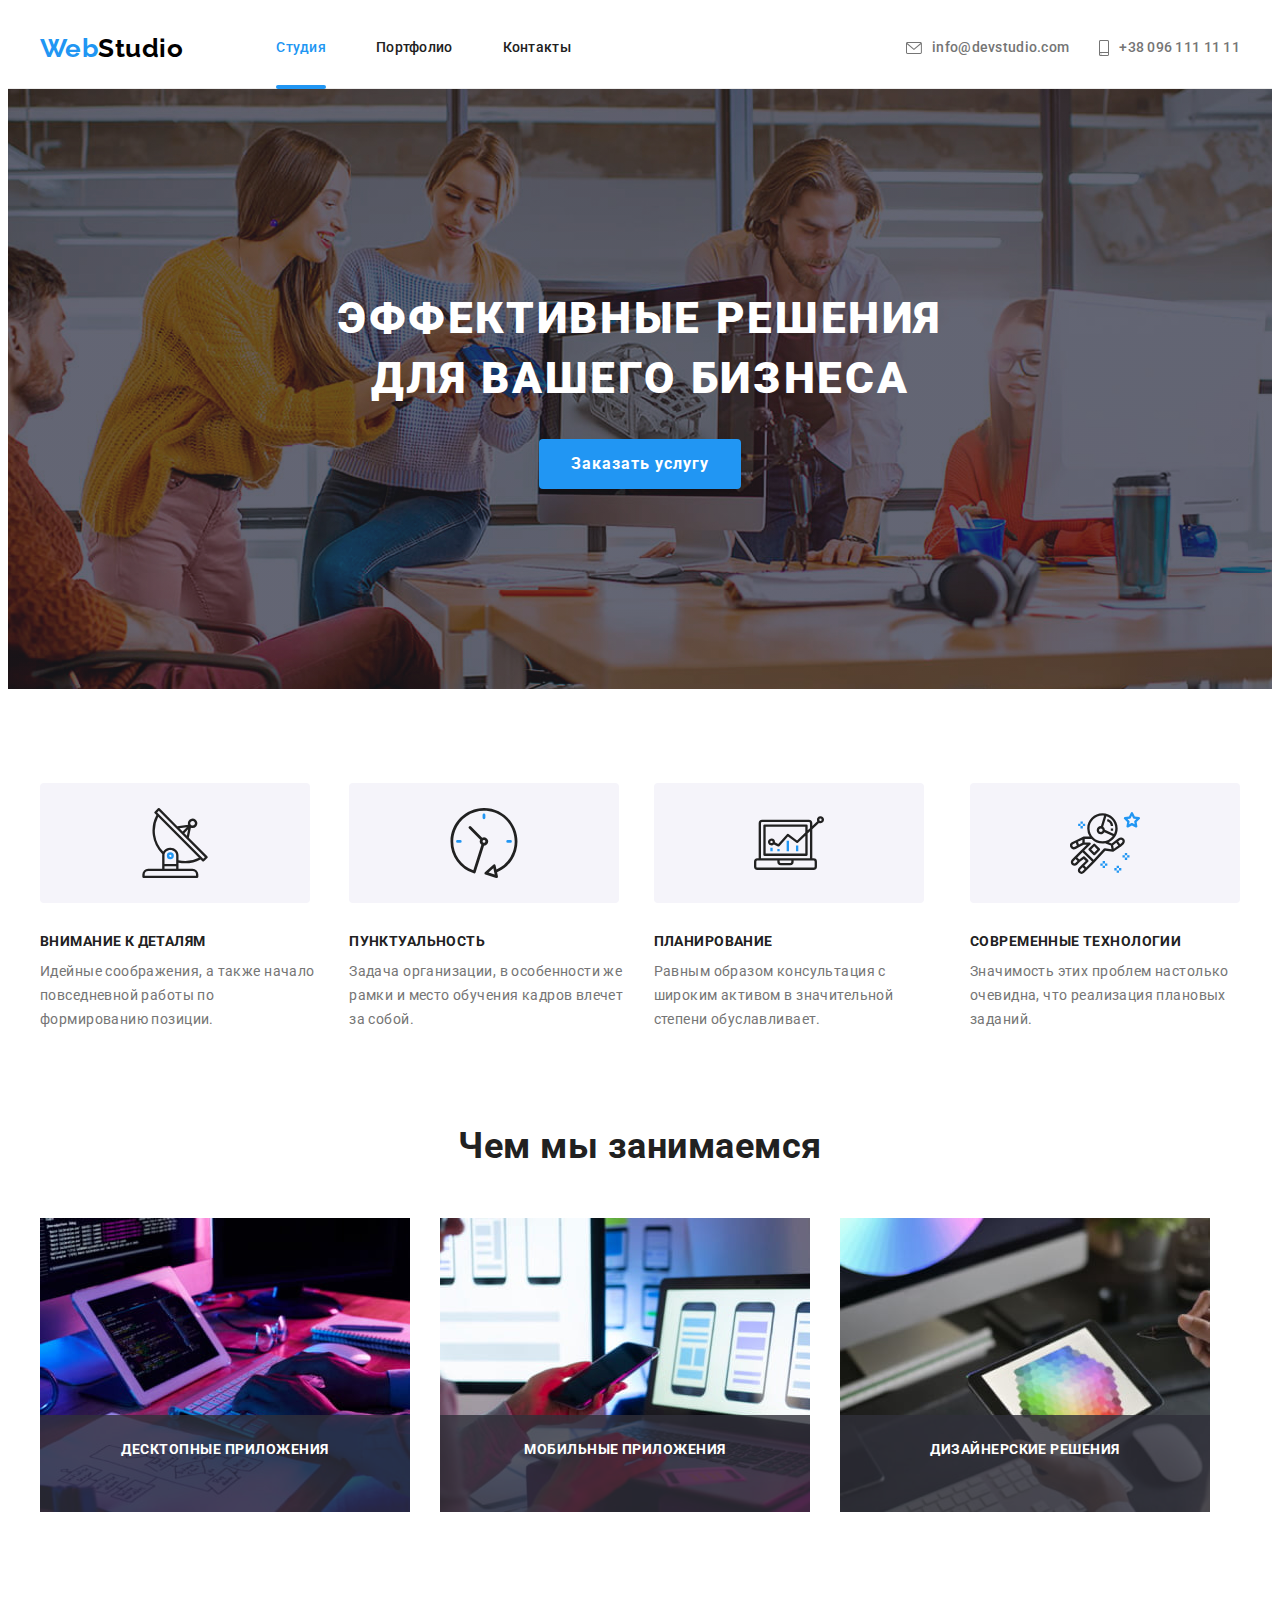
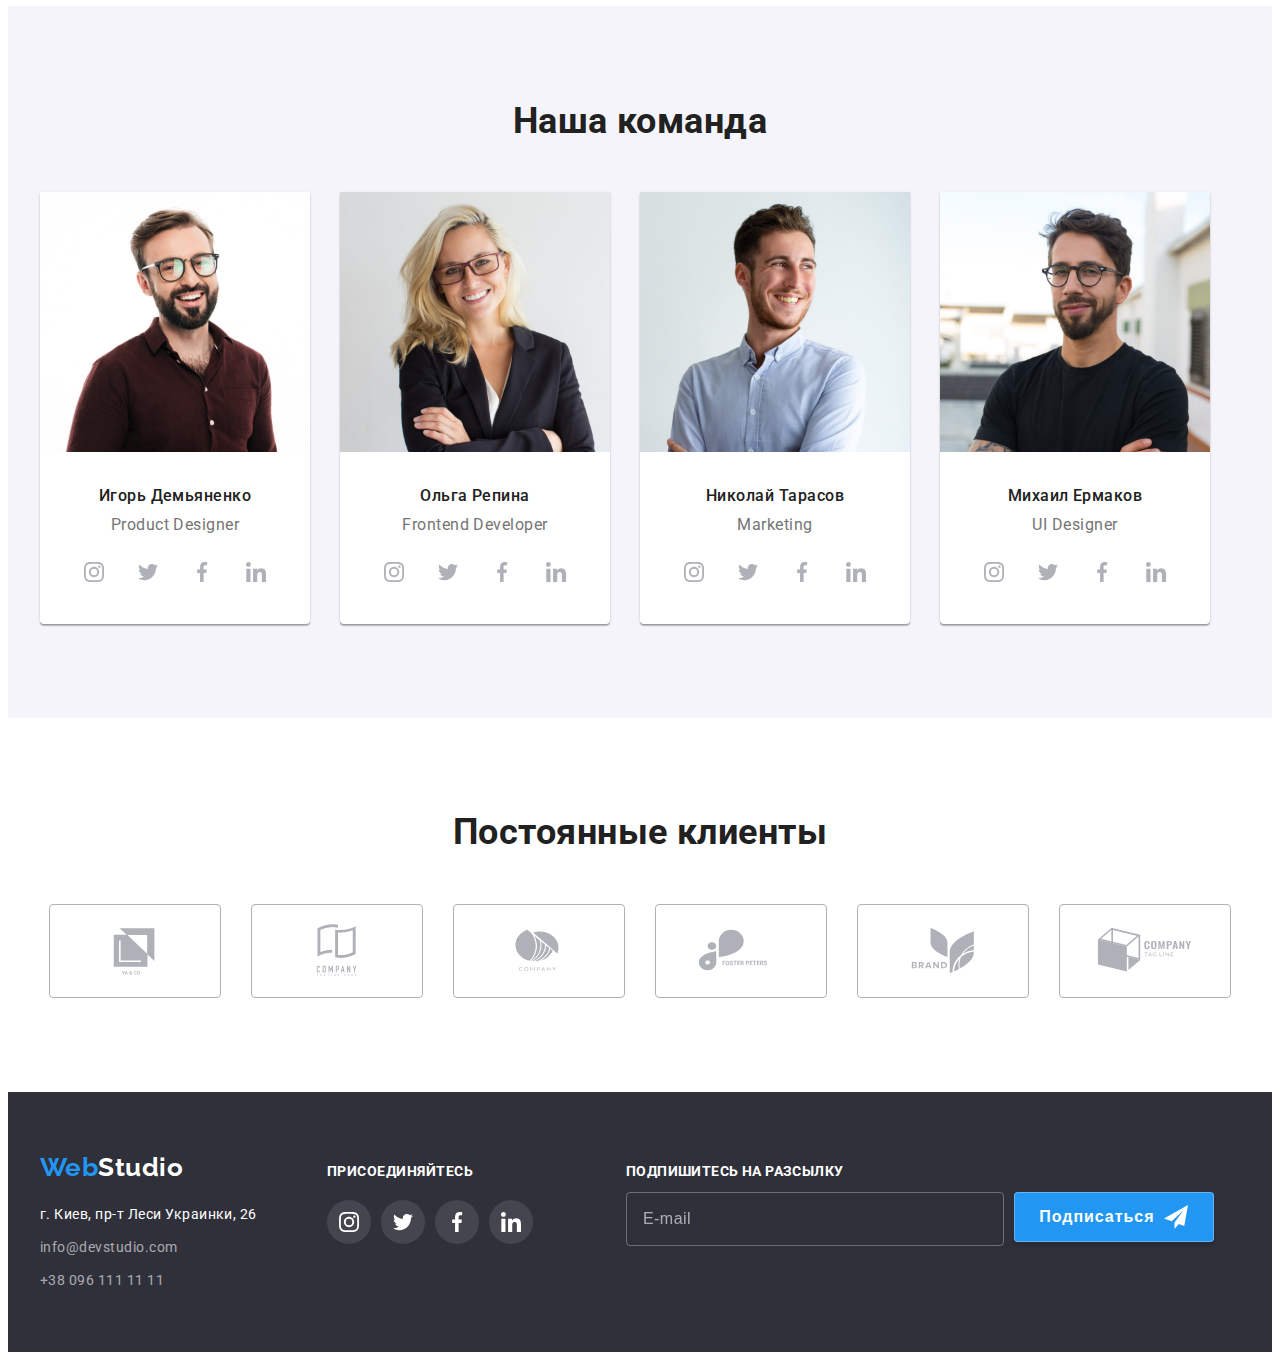
==== index.html @ 77e0d240 "Initial commit" ====
<!DOCTYPE html>
<html lang="ru">
  <head>
    <meta charset="UTF-8" />
    <meta http-equiv="X-UA-Compatible" content="IE=edge" />
    <meta name="viewport" content="width=device-width, initial-scale=1.0" />
    <title>WebStudio</title>
    <!-- fonts -->
    <link rel="preconnect" href="https://fonts.googleapis.com" />
    <link rel="preconnect" href="https://fonts.gstatic.com" crossorigin />
    <link
      href="https://fonts.googleapis.com/css2?family=Raleway:wght@700&family=Roboto:wght@400;500;700;900&display=swap"
      rel="stylesheet"
    />
    <!-- normalieze -->
    <link
      rel="stylesheet"
      href="https://cdnjs.cloudflare.com/ajax/libs/modern-normalize/1.1.0/modern-normalize.min.css"
      integrity="sha512-wpPYUAdjBVSE4KJnH1VR1HeZfpl1ub8YT/NKx4PuQ5NmX2tKuGu6U/JRp5y+Y8XG2tV+wKQpNHVUX03MfMFn9Q=="
      crossorigin="anonymous"
      referrerpolicy="no-referrer"
    />
    <!-- styles -->
    <link rel="stylesheet" href="./css/main.min.css" />
  </head>

  <body>
    <header class="header">
      <div class="container header__container">
        <a lang="en" href="./index.html" class="logo header__logo"
          ><span class="logo-color">Web</span>Studio</a
        >
        <nav>
          <ul class="list nav">
            <li class="nav__item">
              <a href="./index.html" class="nav__link no-decor nav__link--current-page">Студия
                <div class="nav__line nav__line--current-page"></div>
              </a>
            </li>
            <li class="nav__item">
              <a href="./portfolio.html" class="nav__link no-decor">Портфолио
                <div class="nav__line"></div>
              </a>
            </li>
            <li class="nav__item"><a href="" class="nav__link no-decor">Контакты
              <div class="nav__line"></div>
            </a></li>
          </ul>
        </nav>
        <ul class="contacts list">
          <li class="contacts__item">
            <a href="mail:info@devstudio.com" class="contacts__link no-decor">
              <svg width="16" height="12"><use href="./images/icons.svg#mail"></use></svg>info@devstudio.com</a>
          </li>
          <li class="contacts__item">
            <a href="tel:+380961111111" class="contacts__link no-decor">
              <svg width="10" height="16"><use href="./images/icons.svg#smartphone"></use></svg>+38 096 111 11 11</a>
          </li>
        </ul>
      </div>
    </header>

    <main>
      <!-- Герой -->
      <section class="hero">
        <div class="container">
          <h1 class="hero__title">Эффективные решения для вашего бизнеса</h1>
          <button data-modal-open type="button" class="hero__btn pointer">Заказать услугу</button>
        </div>
      </section>
      <!-- Преимущества -->
      <section class="features">
        <div class="container">
          <h2 class="features__title--hidden">Преимущества</h2>
          <ul class="features__list list">
            <li class="features__item">
              <div class="features__logo">
                <svg width="70" height="70"><use href="./images/icons.svg#antenna"></use></svg></div>
              <h3 class="feacheres__subtitle">Внимание к деталям</h3>
              <p class="feacheres__txt">
                Идейные соображения, а также начало повседневной работы по формированию позиции.
              </p>
            </li>
            <li class="features__item">
              <div class="features__logo">
                <svg width="70" height="70"><use href="./images/icons.svg#clock"></use></svg></div>
              <h3 class="feacheres__subtitle">Пунктуальность</h3>
              <p class="feacheres__txt">
                Задача организации, в особенности же рамки и место обучения кадров влечет за собой.
              </p>
            </li>
            <li class="features__item">
              <div class="features__logo">
                <svg width="70" height="70"><use href="./images/icons.svg#diagram"></use></svg></div>
              <h3 class="feacheres__subtitle">Планирование</h3>
              <p class="feacheres__txt">
                Равным образом консультация с широким активом в значительной степени обуславливает.
              </p>
            </li>
            <li class="features__item">
              <div class="features__logo">
                <svg width="70" height="70"><use href="./images/icons.svg#astronaut"></use></svg></div>
              <h3 class="feacheres__subtitle">Современные технологии</h3>
              <p class="feacheres__txt">
                Значимость этих проблем настолько очевидна, что реализация плановых заданий.
              </p>
            </li>
          </ul>
        </div>
      </section>
      <!-- Чем мы занимаемся -->
      <section class="works">
        <div class="container">
          <h2 class="works__title">Чем мы занимаемся</h2>
          <ul class="list works__list">
            <li class="works__item">
              <img src="./images/studio/photo1.jpg" alt="Клава+планшет" width="370" height="294" class="works__img"/>
              <div class="works__subtitle">Десктопные приложения</div>
            </li>
            <li class="works__item">
              <img src="./images/studio/photo2.jpg" alt="ноут с мобилой" width="370" height="294" class="works__img" />
              <div class="works__subtitle">Мобильные приложения</div>
            </li>
            <li class="works__item">
              <img src="./images/studio/photo3.jpg" alt="планшет" width="370" height="294" class="works__img" />
              <div class="works__subtitle">Дизайнерские решения</div>
            </li>
          </ul>
        </div>
      </section>
      <!-- Наша команда -->
      <section class="team">
        <div class="container">
          <h2 class="team__title">Наша команда</h2>
          <ul class="list team__list">
            <li class="team__item">
              <img
                src="./images/studio/igor.jpg"
                alt="Игорь Демьяненко"
                width="270"
                height="260"
                class="team__img"
              />
              <div class="team__card">
                <h3 class="team__name">Игорь Демьяненко</h3>
                <p class="team__prof">Product Designer</p>
                <ul class="team__sosial-list list">
                  <li>
                    <a href="" class="team__sosial-link" aria-label="instagram">
                      <svg width="20" height="20"><use href="./images/icons.svg#instagram"></use></svg>
                    </a>
                  </li>
                  <li>
                    <a href="" class="team__sosial-link" aria-label="twitter">
                      <svg width="20" height="20"><use href="./images/icons.svg#twitter"></use></svg></a>
                  </li>
                  <li>
                    <a href="" class="team__sosial-link" aria-label="facebook">
                      <svg width="20" height="20"><use href="./images/icons.svg#facebook"></use></svg></a>
                  </li>
                  <li>
                    <a href="" class="team__sosial-link" aria-label="linkedin">
                      <svg width="20" height="20"><use href="./images/icons.svg#linkedin"></use></svg></a>
                  </li>
                </ul>
              </div>
            </li>
            <li class="team__item">
              <img
                src="./images/studio/olga.jpg"
                alt="Ольга Репина"
                width="270"
                height="260"
                class="team__img"
              />
              <div class="team__card">
                <h3 class="team__name">Ольга Репина</h3>
                <p class="team__prof">Frontend Developer</p>
                <ul class="team__sosial-list list">
                  <li>
                    <a href="" class="team__sosial-link" aria-label="instagram">
                      <svg width="20" height="20"><use href="./images/icons.svg#instagram"></use></svg>
                    </a>
                  </li>
                  <li>
                    <a href="" class="team__sosial-link" aria-label="twitter">
                      <svg width="20" height="20"><use href="./images/icons.svg#twitter"></use></svg></a>
                  </li>
                  <li>
                    <a href="" class="team__sosial-link" aria-label="facebook">
                      <svg width="20" height="20"><use href="./images/icons.svg#facebook"></use></svg></a>
                  </li>
                  <li>
                    <a href="" class="team__sosial-link" aria-label="linkedin">
                      <svg width="20" height="20"><use href="./images/icons.svg#linkedin"></use></svg></a>
                  </li>
                </ul>
              </div>
            </li>
            <li class="team__item">
              <img
                src="./images/studio/nikolay.jpg"
                alt="Николай Тарасов"
                width="270"
                height="260"
                class="team__img"
              />
              <div class="team__card">
                <h3 class="team__name">Николай Тарасов</h3>
                <p class="team__prof">Marketing</p>
                <ul class="team__sosial-list list">
                  <li>
                    <a href="" class="team__sosial-link" aria-label="instagram">
                      <svg width="20" height="20"><use href="./images/icons.svg#instagram"></use></svg>
                    </a>
                  </li>
                  <li>
                    <a href="" class="team__sosial-link" aria-label="twitter">
                      <svg width="20" height="20"><use href="./images/icons.svg#twitter"></use></svg></a>
                  </li>
                  <li>
                    <a href="" class="team__sosial-link" aria-label="facebook">
                      <svg width="20" height="20"><use href="./images/icons.svg#facebook"></use></svg></a>
                  </li>
                  <li>
                    <a href="" class="team__sosial-link" aria-label="linkedin">
                      <svg width="20" height="20"><use href="./images/icons.svg#linkedin"></use></svg></a>
                  </li>
                </ul>
              </div>
            </li>
            <li class="team__item">
              <img
                src="./images/studio/mishanya.jpg"
                alt="Михаил Ермаков"
                width="270"
                height="260"
                class="team__img"
              />
              <div class="team__card">
                <h3 class="team__name">Михаил Ермаков</h3>
                <p class="team__prof">UI Designer</p>
                <ul class="team__sosial-list list">
                  <li>
                    <a href="" class="team__sosial-link" aria-label="instagram">
                      <svg width="20" height="20"><use href="./images/icons.svg#instagram"></use></svg>
                    </a>
                  </li>
                  <li>
                    <a href="" class="team__sosial-link" aria-label="twitter">
                      <svg width="20" height="20"><use href="./images/icons.svg#twitter"></use></svg></a>
                  </li>
                  <li>
                    <a href="" class="team__sosial-link" aria-label="facebook">
                      <svg width="20" height="20"><use href="./images/icons.svg#facebook"></use></svg></a>
                  </li>
                  <li>
                    <a href="" class="team__sosial-link" aria-label="linkedin">
                      <svg width="20" height="20"><use href="./images/icons.svg#linkedin"></use></svg></a>
                  </li>
                </ul>
              </div>
            </li>
          </ul>
        </div>
      </section>

      <!-- customers -->

      <section class="customers">
        <div class="container">
          <h2 class="customers__title">Постоянные клиенты</h2>
          <ul class="customers__list list">
            <li class="customers__item"><a href="" class="customers__link"><svg width="106" height="60"><use href="./images/icons.svg#Logo"></use></svg></a></li>
            <li class="customers__item"><a href="" class="customers__link"><svg width="106" height="60"><use href="./images/icons.svg#Logo-1"></use></svg></a></li>
            <li class="customers__item"><a href="" class="customers__link"><svg width="106" height="60"><use href="./images/icons.svg#Logo-2"></use></svg></a></li>
            <li class="customers__item"><a href="" class="customers__link"><svg width="106" height="60"><use href="./images/icons.svg#Logo-3"></use></svg></a></li>
            <li class="customers__item"><a href="" class="customers__link"><svg width="106" height="60"><use href="./images/icons.svg#Logo-4"></use></svg></a></li>
            <li class="customers__item"><a href="" class="customers__link"><svg width="106" height="60"><use href="./images/icons.svg#Logo-6"></use></svg></a></li>
          </ul>
        </div>
      </section>
    </main>

    <!-- footer -->
    
    <footer class="footer">
      <div class="container footer__container">
        <div class="footer__contacts">
        <a lang="en" href="./index.html" class="logo footer__logo--mg"
          ><span class="logo-color">Web</span><span class="footer__logo--color">Studio</span></a
        >
        <address>
          <ul class="list">
            <li class="footer__list">
              <a
                href="https://goo.gl/maps/fyhnr9jKTHNJ7W2t6"
                target="_blank"
                rel="noopener noreferrer"
                class="footer__address"
                >г. Киев, пр-т Леси Украинки, 26</a
              >
            </li>
            <li class="footer__list">
              <a href="mail:info@devstudio.com" class="footer__item">info@devstudio.com</a>
            </li>
            <li class="footer__list">
              <a href="tel:+380961111111" class="footer__item">+38 096 111 11 11</a>
            </li>
          </ul>
        </address>
        </div>
        <div class="footer-socials">
          <h2 class="footer-sosials__title">присоединяйтесь</h2>
          <ul class="list footer-sosials__list">
            <li class="footer-sosials__item"><a href="" class="footer-sosial__icon" aria-label="instagram"><svg width="20" height="20"><use href="./images/icons.svg#instagram"></use></svg></a></li>
            <li class="footer-sosials__item"><a href="" class="footer-sosial__icon" aria-label="twitter"><svg width="20" height="20"><use href="./images/icons.svg#twitter"></use></svg></a></li>
            <li class="footer-sosials__item"><a href="" class="footer-sosial__icon" aria-label="facebook"><svg width="20" height="20"><use href="./images/icons.svg#facebook"></use></svg></a></li>
            <li class="footer-sosials__item"><a href="" class="footer-sosial__icon" aria-label="linkedin"><svg width="20" height="20"><use href="./images/icons.svg#linkedin"></use></svg></a></li>
          </ul>
        </div>
        
        <form class="footer-sub">
          <label class="footer-sub__label">
            <span class="footer-sub__title">Подпишитесь на разсылку</span> 
            <input type="email" name="mail-input" placeholder="E-mail" class="footer-sub__input" required/>
          </label>
          <button type="submit" class="footer-sub__btn pointer"><span class="footer-sub__bt--txt-mg">Подписаться</span><svg width="24" height="24"><use href="./images/icons.svg#icon-send"></use></svg></button>
        </form>
      </div>
    </footer>
<!-- backdrop -->
    <div class="backdrop is-hidden" data-modal>
      <div class="modal">
        <form class="form">
        <h2 class="form__title">Оставьте свои данные, мы вам перезвоним</h2>
          <label class="form__label">
            <span class="form__input-title">Имя</span>
            <input type="text" name="username" required minlength="3" class="form__input" required/>
            <svg width="18" height="18" class="form__input-icon"><use href="./images/icons.svg#modal-name"></use></svg>
          </label>
          <label class="form__label">
            <span class="form__input-title">Телефон</span> 
            <input type="tel" name="phone_number" class="form__input"/>
            <svg width="18" height="18" class="form__input-icon"><use href="./images/icons.svg#modal-phone"></use></svg>
          </label>
          <label class="form__label">
            <span class="form__input-title">Почта</span> 
            <input type="email" name="email" class="form__input"/>
            <svg width="18" height="18" class="form__input-icon"><use href="./images/icons.svg#modal-mail"></use></svg>
          </label>
          <label class="form__label">
            <span class="form__input-title">Комментарий</span> 
            <textarea name="comment" rows="5" placeholder="Введите текст" class="form__comment"></textarea>
          </label>
          <label class="form__checkbox">
            <input type="checkbox" name="accept_massage" class="form__checkbox--hidden"/>
            <span class="form__checkbox-icon"><svg width="16" height="15" class="form__checkbox-icon--hidden"><use href="./images/icons.svg#icon-check"></use></svg></span>
            <span class="form__checkbox-txt">Соглашаюсь с рассылкой и принимаю <a href="" class="form__link--color">Условия договора</a></span>
          </label>
          
        
          <button type="submit" class="submit-btn pointer">Отправить</button>
        </form>
        <button class="close-btn pointer" data-modal-close><svg width="11" height="11"><use href="./images/icons.svg#vector"></use></svg></button>
      </div>
    </div>
  </body>
  <script src="./js/modal.js"></script>
</html>
---- css/main.min.css ----
:root{--primary-text-color: #212121;--title-text-color: #757575;--accent-color: #2196f3;--primary-white-color: #ffffff;--animation-time: 250ms cubic-bezier(0.4, 0, 0.2, 1)}body{font-family:"Roboto",sans-serif;background-color:var(--primary-white-color);color:var(--primary-text-color);letter-spacing:.03em;line-height:1.2}.container{width:1200px;padding-left:15px;padding-right:15px;margin-left:auto;margin-right:auto}h1,h2,h3,h4,h5,h6,p{margin:0}ul{margin:0;padding:0}.list{list-style:none;margin:0;padding:0}.no-decor{text-decoration:none}.pointer{cursor:pointer}.header{border-bottom-style:solid;border-bottom-width:1px;border-bottom-color:#ececec}.header__container{display:-webkit-box;display:-ms-flexbox;display:flex;-webkit-box-align:center;-ms-flex-align:center;align-items:center}.header__logo{margin-right:93px}.nav{display:-webkit-box;display:-ms-flexbox;display:flex;margin-right:305px;position:relative}.nav__item:not(:last-child){margin-right:50px}.nav__link{position:relative;display:block;padding-top:32px;padding-bottom:32px;color:var(--primary-text-color);font-weight:500;font-size:14px;line-height:1.14;letter-spacing:.02em;-webkit-transition:var(--animation-time);transition:var(--animation-time)}.nav__link:hover,.nav__link:focus{color:var(--accent-color);fill:var(--accent-color)}.nav__link--current-page{color:var(--accent-color)}.nav__line{position:absolute;display:block;width:100%;height:4px;background-color:var(--accent-color);border-radius:2px;bottom:-1px;pointer-events:none;visibility:hidden;opacity:0;-webkit-transition:var(--animation-time);transition:var(--animation-time)}.nav__link:hover .nav__line,.nav__link:focus .nav__line,.nav__line--current-page{opacity:1;visibility:visible;pointer-events:initial}.contacts{display:-webkit-box;display:-ms-flexbox;display:flex;margin-left:auto}.contacts__link{display:-webkit-box;display:-ms-flexbox;display:flex;-webkit-box-align:center;-ms-flex-align:center;align-items:center;gap:10px;color:var(--title-text-color);font-weight:500;font-size:14px;line-height:1.14;letter-spacing:.02em;fill:#757575;-webkit-transition:var(--animation-time);transition:var(--animation-time)}.contacts__link:hover,.contacts__link:focus{color:var(--accent-color);fill:var(--accent-color)}.contacts__item:not(:last-child){margin-right:30px}.hero{padding-top:200px;padding-bottom:200px;width:100%;max-width:1600px;background-color:#2f303a;background-repeat:no-repeat;background-position:center;margin-left:auto;margin-right:auto;background-image:-webkit-gradient(linear, left top, right top, from(rgba(47, 48, 58, 0.4)), to(rgba(47, 48, 58, 0.4))),url(../images/studio/backgraund-hero.jpg);background-image:linear-gradient(to right, rgba(47, 48, 58, 0.4), rgba(47, 48, 58, 0.4)),url(../images/studio/backgraund-hero.jpg)}.hero__title{margin-left:252px;margin-right:252px;font-size:44px;font-weight:900;text-align:center;line-height:1.36;text-transform:uppercase;color:var(--primary-white-color);letter-spacing:.06em;margin-bottom:30px}.hero__btn{padding:10px 32px;margin-right:auto;margin-left:auto;font-family:"Roboto",sans-serif;background-color:var(--accent-color);font-weight:700;font-size:16px;line-height:1.9;display:-webkit-box;display:-ms-flexbox;display:flex;-webkit-box-align:center;-ms-flex-align:center;align-items:center;text-align:center;letter-spacing:.06em;color:var(--primary-white-color);-webkit-box-shadow:0px 4px 4px rgba(0,0,0,.15);box-shadow:0px 4px 4px rgba(0,0,0,.15);border-radius:4px;border:none}.features{padding-top:94px;padding-bottom:47px}.features__list{display:-webkit-box;display:-ms-flexbox;display:flex;-webkit-box-align:center;-ms-flex-align:center;align-items:center}.features__logo{display:-webkit-box;display:-ms-flexbox;display:flex;-webkit-box-align:center;-ms-flex-align:center;align-items:center;-webkit-box-pack:center;-ms-flex-pack:center;justify-content:center;background-color:#f5f4fa;width:270px;height:120px;margin-bottom:30px;border-radius:4px}.feacheres__subtitle{font-weight:700;font-size:14px;line-height:1.19;letter-spacing:.03em;text-transform:uppercase;margin-bottom:10px}.feacheres__txt{font-size:14px;line-height:1.71;letter-spacing:.03em;color:var(--title-text-color)}.features__item:not(:last-child){margin-right:30px}.works{padding-top:47px;padding-bottom:94px}.works__title{font-weight:700;font-size:36px;line-height:1.17;text-align:center;margin-bottom:50px}.works__list{display:-webkit-box;display:-ms-flexbox;display:flex;gap:30px}.works__item{display:block;position:relative}.works__img{display:block}.works__subtitle{font-weight:700;font-size:14px;line-height:1.14;text-align:center;text-transform:uppercase;color:var(--primary-white-color);position:absolute;width:100%;height:70px;bottom:0;background:rgba(47,48,58,.8);padding-top:27px}.team{background-color:#f5f4fa;padding-top:94px;padding-bottom:94px}.team__title{font-weight:700;font-size:36px;line-height:1.17;text-align:center;margin-bottom:50px}.team__list{display:-webkit-box;display:-ms-flexbox;display:flex;gap:30px}.team__item{background-color:#fff;display:block;-webkit-box-shadow:0px 1px 3px rgba(0,0,0,.12),0px 1px 1px rgba(0,0,0,.14),0px 2px 1px rgba(0,0,0,.2);box-shadow:0px 1px 3px rgba(0,0,0,.12),0px 1px 1px rgba(0,0,0,.14),0px 2px 1px rgba(0,0,0,.2);border-radius:0px 0px 4px 4px}.team__card{padding-left:auto;padding-right:auto;padding-bottom:30px;padding-top:30px}.team__name{font-size:16px;line-height:1.19;text-align:center;font-weight:500;margin-bottom:10px}.team__prof{font-size:16px;line-height:1.19;text-align:center;color:var(--title-text-color);margin-bottom:16px}.team__sosial-list{display:-webkit-box;display:-ms-flexbox;display:flex;-webkit-box-pack:center;-ms-flex-pack:center;justify-content:center;gap:10px}.team__sosial-link{display:-webkit-box;display:-ms-flexbox;display:flex;-webkit-box-align:center;-ms-flex-align:center;align-items:center;-webkit-box-pack:center;-ms-flex-pack:center;justify-content:center;width:44px;height:44px;background-color:var(--primary-white-color);border-radius:50%;fill:#afb1b8;-webkit-transition:var(--animation-time);transition:var(--animation-time)}.team__sosial-link:hover,.team__sosial-link:focus{background-color:var(--accent-color);fill:var(--primary-white-color)}.customers{margin-top:94px;margin-bottom:94px}.customers__title{font-weight:700;font-size:36px;line-height:1.16;text-align:center;margin-bottom:50px}.customers__list{display:-webkit-box;display:-ms-flexbox;display:flex;gap:30px;-webkit-box-pack:center;-ms-flex-pack:center;justify-content:center}.customers__link{display:-webkit-box;display:-ms-flexbox;display:flex;-webkit-box-pack:center;-ms-flex-pack:center;justify-content:center;-webkit-box-align:center;-ms-flex-align:center;align-items:center;width:170px;height:92px;background-color:var(--primary-white-color);border:1px solid #afb1b8;border-radius:4px;fill:#afb1b8;-webkit-transition:var(--animation-time);transition:var(--animation-time)}.customers__link:hover,.customers__link:focus{fill:var(--accent-color);border-color:var(--accent-color)}.portfolio{padding-top:94px;padding-bottom:94px}.portfolio-filter{display:-webkit-box;display:-ms-flexbox;display:flex;gap:9px;-webkit-box-pack:center;-ms-flex-pack:center;justify-content:center;margin-bottom:50px}.portfolio-filter__btn{padding:6px 22px;font-family:"Roboto",sans-serif;background-color:#f5f4fa;font-weight:500;font-size:16px;line-height:1.62;text-align:center;border-radius:4px;border:none;-webkit-transition:var(--animation-time);transition:var(--animation-time)}.portfolio-filter__btn:hover,.portfolio-filter__btn:focus{color:var(--primary-white-color);background-color:var(--accent-color);-webkit-box-shadow:0px 3px 1px rgba(0,0,0,.1),0px 1px 2px rgba(0,0,0,.08),0px 2px 2px rgba(0,0,0,.12);box-shadow:0px 3px 1px rgba(0,0,0,.1),0px 1px 2px rgba(0,0,0,.08),0px 2px 2px rgba(0,0,0,.12)}.portfolio__list{display:-webkit-box;display:-ms-flexbox;display:flex;-ms-flex-wrap:wrap;flex-wrap:wrap;gap:30px}.portfolio__item{background:#fff;display:block;width:370px;-webkit-transition:var(--animation-time);transition:var(--animation-time)}.portfolio__item:hover,.portfolio__item:focus{-webkit-box-shadow:0px 1px 1px rgba(0,0,0,.12),0px 4px 4px rgba(0,0,0,.06),1px 4px 6px rgba(0,0,0,.16);box-shadow:0px 1px 1px rgba(0,0,0,.12),0px 4px 4px rgba(0,0,0,.06),1px 4px 6px rgba(0,0,0,.16)}.portgolio__img{display:block}.portfolio__about{padding-top:20px;padding-left:24px;padding-bottom:20px;border:1px solid #eee;border-top:none}.portfolio__title{margin-bottom:6px;font-weight:700;font-size:18px;line-height:2;letter-spacing:.06em;color:var(--primary-text-color)}.portfolio__txt{font-size:16px;line-height:1.88;color:var(--title-text-color)}.portfolio__overlay{position:absolute;display:block;width:100%;height:100%;top:0;margin:0;background:rgba(33,150,243,.9);color:rgba(255,255,255,.9);font-size:18px;line-height:1.56;letter-spacing:.03em;padding:63px 24px;pointer-events:none;-webkit-transform:translateY(100%);transform:translateY(100%);-webkit-transition:-webkit-transform var(--animation-time);transition:-webkit-transform var(--animation-time);transition:transform var(--animation-time);transition:transform var(--animation-time), -webkit-transform var(--animation-time)}.portfolio__link:hover .portfolio__overlay,.portfolio__link:focus .portfolio__overlay{-webkit-transform:translateY(0%);transform:translateY(0%);-webkit-transition:-webkit-transform var(--animation-time);transition:-webkit-transform var(--animation-time);transition:transform var(--animation-time);transition:transform var(--animation-time), -webkit-transform var(--animation-time)}.portfolio__overlay--display{display:block;position:relative;overflow:hidden}.footer{background-color:#2f303a;padding-bottom:60px;padding-top:60px}.footer__container{display:-webkit-box;display:-ms-flexbox;display:flex}.footer__contacts{margin-right:70px}.footer__address{color:var(--primary-white-color);text-decoration:none;font-style:normal;font-size:14px;line-height:1.71;text-decoration:none}.footer__item{color:rgba(255,255,255,.6);font-size:14px;line-height:1.71;text-decoration:none;font-style:normal;-webkit-transition:var(--animation-time);transition:var(--animation-time)}.footer__list:not(:last-child){margin-bottom:9px}.footer-socials{margin-top:12px;margin-right:93px}.footer-sosials__title{color:var(--primary-white-color);font-weight:700;font-size:14px;line-height:1.14;text-transform:uppercase;margin-bottom:20px}.footer-sosials__list{display:-webkit-box;display:-ms-flexbox;display:flex;-webkit-box-pack:center;-ms-flex-pack:center;justify-content:center;gap:10px}.footer-sosial__icon{display:-webkit-box;display:-ms-flexbox;display:flex;-webkit-box-align:center;-ms-flex-align:center;align-items:center;-webkit-box-pack:center;-ms-flex-pack:center;justify-content:center;width:44px;height:44px;background:rgba(255,255,255,.1);border-radius:50%;fill:var(--primary-white-color);-webkit-transition:var(--animation-time);transition:var(--animation-time)}.footer-sosial__icon:hover,.footer-sosial__icon:focus{fill:var(--primary-white-color);background:var(--accent-color)}.footer-sub{position:relative;margin-top:12px}.footer-sub__label{display:-webkit-box;display:-ms-flexbox;display:flex;-webkit-box-orient:vertical;-webkit-box-direction:normal;-ms-flex-direction:column;flex-direction:column}.footer-sub__title{font-weight:700;font-size:14px;line-height:1.14;letter-spacing:.03em;text-transform:uppercase;color:var(--primary-white-color);margin-bottom:12px}.footer-sub__input{width:358px;height:50px;display:block;font-size:16px;line-height:1.25;display:-webkit-box;display:-ms-flexbox;display:flex;-webkit-box-align:center;-ms-flex-align:center;align-items:center;letter-spacing:.03em;background:rgba(0,0,0,0);color:rgba(255,255,255,.6);border:1px solid rgba(255,255,255,.3);-webkit-filter:drop-shadow(0px 4px 4px rgba(0, 0, 0, 0.15));filter:drop-shadow(0px 4px 4px rgba(0, 0, 0, 0.15));border-radius:4px;margin-right:10px;padding-left:16px}.footer-sub__input::-webkit-input-placeholder{font-size:16px;line-height:1.25;-webkit-box-align:center;align-items:center;letter-spacing:.03em;color:rgba(255,255,255,.6)}.footer-sub__input::-moz-placeholder{font-size:16px;line-height:1.25;align-items:center;letter-spacing:.03em;color:rgba(255,255,255,.6)}.footer-sub__input:-ms-input-placeholder{font-size:16px;line-height:1.25;-ms-flex-align:center;align-items:center;letter-spacing:.03em;color:rgba(255,255,255,.6)}.footer-sub__input::-ms-input-placeholder{font-size:16px;line-height:1.25;-ms-flex-align:center;align-items:center;letter-spacing:.03em;color:rgba(255,255,255,.6)}.footer-sub__input::placeholder{font-size:16px;line-height:1.25;-webkit-box-align:center;-ms-flex-align:center;align-items:center;letter-spacing:.03em;color:rgba(255,255,255,.6)}.footer-sub__input:-moz-placeholder-shown{outline:rgba(0,0,0,0);outline-color:var(--accent-color);border:1px solid rgba(255,255,255,.3);filter:drop-shadow(0px 4px 4px rgba(0, 0, 0, 0.15));border-radius:4px}.footer-sub__input:-ms-input-placeholder{outline:rgba(0,0,0,0);outline-color:var(--accent-color);border:1px solid rgba(255,255,255,.3);filter:drop-shadow(0px 4px 4px rgba(0, 0, 0, 0.15));border-radius:4px}.footer-sub__input:placeholder-shown{outline:rgba(0,0,0,0);outline-color:var(--accent-color);border:1px solid rgba(255,255,255,.3);-webkit-filter:drop-shadow(0px 4px 4px rgba(0, 0, 0, 0.15));filter:drop-shadow(0px 4px 4px rgba(0, 0, 0, 0.15));border-radius:4px}.footer-sub__input:not(:-moz-placeholder-shown){outline:rgba(0,0,0,0);border:1px solid var(--accent-color);filter:drop-shadow(0px 4px 4px rgba(0, 0, 0, 0.15));border-radius:4px}.footer-sub__input:not(:-ms-input-placeholder){outline:rgba(0,0,0,0);border:1px solid var(--accent-color);filter:drop-shadow(0px 4px 4px rgba(0, 0, 0, 0.15));border-radius:4px}.footer-sub__input:not(:placeholder-shown){outline:rgba(0,0,0,0);border:1px solid var(--accent-color);-webkit-filter:drop-shadow(0px 4px 4px rgba(0, 0, 0, 0.15));filter:drop-shadow(0px 4px 4px rgba(0, 0, 0, 0.15));border-radius:4px}.footer-sub__input:focus{border:1px solid var(--accent-color)}.footer-sub__btn{display:block;display:-webkit-box;display:-ms-flexbox;display:flex;position:absolute;right:-200px;height:50px;bottom:50px;width:200px;font-weight:700;font-size:16px;line-height:1.88;-webkit-box-align:center;-ms-flex-align:center;align-items:center;text-align:center;letter-spacing:.06em;color:var(--primary-white-color);background:var(--accent-color);-webkit-box-shadow:0px 4px 4px rgba(0,0,0,.15);box-shadow:0px 4px 4px rgba(0,0,0,.15);border-radius:4px;border:1px solid rgba(255,255,255,.3);-webkit-box-pack:center;-ms-flex-pack:center;justify-content:center}.footer-sub__bt--txt-mg{margin-right:10px}.logo{display:inline-block;-webkit-box-align:center;-ms-flex-align:center;align-items:center;font-family:"Raleway",sans-serif;font-weight:700;font-size:26px;line-height:1.19;color:#000;text-decoration:none}.logo-color{color:var(--accent-color)}.footer__logo--mg{margin-bottom:20px}.footer__logo--color{color:var(--primary-white-color)}.backdrop{z-index:1;position:fixed;top:0;left:0;width:100%;height:100%;background-color:rgba(0,0,0,.5);opacity:1;visibility:visible;-webkit-transition:opacity var(--animation-time),visibility var(--animation-time);transition:opacity var(--animation-time),visibility var(--animation-time)}.backdrop.is-hidden{visibility:hidden;opacity:0;pointer-events:none}.modal{position:absolute;padding:40px;top:50%;left:50%;margin:auto;-webkit-box-align:center;-ms-flex-align:center;align-items:center;width:528px;background-color:var(--primary-white-color);border-radius:4px;-webkit-transform:translate(-50%, -50%);transform:translate(-50%, -50%)}.close-btn{position:absolute;-webkit-box-align:center;-ms-flex-align:center;align-items:center;right:8px;top:8px;width:30px;height:30px;background:#fff;border:1px solid rgba(0,0,0,.1);border-radius:50%;fill:#000;-webkit-transition:var(--animation-time);transition:var(--animation-time)}.close-btn:focus,.close-btn:hover{fill:var(--accent-color)}.form{display:-webkit-box;display:-ms-flexbox;display:flex;-webkit-box-orient:vertical;-webkit-box-direction:normal;-ms-flex-direction:column;flex-direction:column}.form__title{font-weight:700;font-size:20px;line-height:23px;text-align:center;letter-spacing:.03em;color:#212121;margin-bottom:12px}.form__label{margin-bottom:10px;position:relative}.form__input-title{position:relative;display:inline-block;margin-bottom:4px;font-weight:400;font-size:12px;line-height:1.14;letter-spacing:.01em;color:#757575}.form__input{width:100%;height:40px;padding-left:42px;border:1px solid rgba(33,33,33,.2);border-radius:4px;-webkit-transition:var(--animation-time);transition:var(--animation-time)}.form__input:focus{outline:rgba(0,0,0,0);border-color:var(--accent-color);padding-left:42px}.form__input-icon{position:absolute;left:12px;bottom:11px;fill:var(--primary-text-color);-webkit-transition:var(--animation-time);transition:var(--animation-time)}.form__input:focus+.form__input-icon,.form__input:hover+.form__input-icon{fill:var(--accent-color)}.form__comment{width:100%;height:120px;padding-left:16px;padding-top:12px;border:1px solid rgba(33,33,33,.2);border-radius:4px;resize:none;-webkit-transition:var(--animation-time);transition:var(--animation-time);margin-bottom:20px}.form__comment:focus{outline:rgba(0,0,0,0);border-color:var(--accent-color)}.form__comment::-webkit-input-placeholder{font-size:12px;line-height:1.14;letter-spacing:.01em;color:rgba(117,117,117,.5)}.form__comment::-moz-placeholder{font-size:12px;line-height:1.14;letter-spacing:.01em;color:rgba(117,117,117,.5)}.form__comment:-ms-input-placeholder{font-size:12px;line-height:1.14;letter-spacing:.01em;color:rgba(117,117,117,.5)}.form__comment::-ms-input-placeholder{font-size:12px;line-height:1.14;letter-spacing:.01em;color:rgba(117,117,117,.5)}.form__comment::placeholder{font-size:12px;line-height:1.14;letter-spacing:.01em;color:rgba(117,117,117,.5)}.form__checkbox{display:-webkit-box;display:-ms-flexbox;display:flex;-webkit-box-pack:center;-ms-flex-pack:center;justify-content:center;-webkit-box-align:center;-ms-flex-align:center;align-items:center;margin-bottom:30px}.form__checkbox--hidden{display:none}.form__link--color{color:var(--accent-color)}.form__checkbox-icon{display:inline-block;-webkit-box-pack:center;-ms-flex-pack:center;justify-content:center;-webkit-box-align:center;-ms-flex-align:center;align-items:center;width:16px;height:15px;border:2px solid var(--primary-text-color);border-radius:2px;-webkit-transition:var(--animation-time);transition:var(--animation-time)}.form__checkbox--hidden:checked+.form__checkbox-icon{border:2px solid rgba(0,0,0,0);background-color:var(--accent-color)}.form__checkbox-icon--hidden{-ms-flex-negative:0;flex-shrink:0;width:16px;height:15px;fill:rgba(0,0,0,0);-webkit-transition:var(--animation-time);transition:var(--animation-time)}.form__checkbox--hidden:checked+.form__checkbox-icon>.form__checkbox-icon--hidden{fill:var(--primary-white-color)}.form__checkbox-txt{margin-left:7px;font-size:14px;line-height:1.71;color:#757575}.submit-btn{padding:10px 55px;margin-right:auto;margin-left:auto;background-color:var(--accent-color);font-weight:700;font-size:16px;line-height:1.9;display:-webkit-box;display:-ms-flexbox;display:flex;-webkit-box-align:center;-ms-flex-align:center;align-items:center;text-align:center;letter-spacing:.06em;color:var(--primary-white-color);-webkit-box-shadow:0px 4px 4px rgba(0,0,0,.15);box-shadow:0px 4px 4px rgba(0,0,0,.15);border-radius:4px;border:none}.features__title--hidden{position:absolute;width:1px;height:1px;margin:-1px;border:0;padding:0;white-space:nowrap;-webkit-clip-path:inset(100%);clip-path:inset(100%);clip:rect(0 0 0 0);overflow:hidden}/*# sourceMappingURL=main.min.css.map */
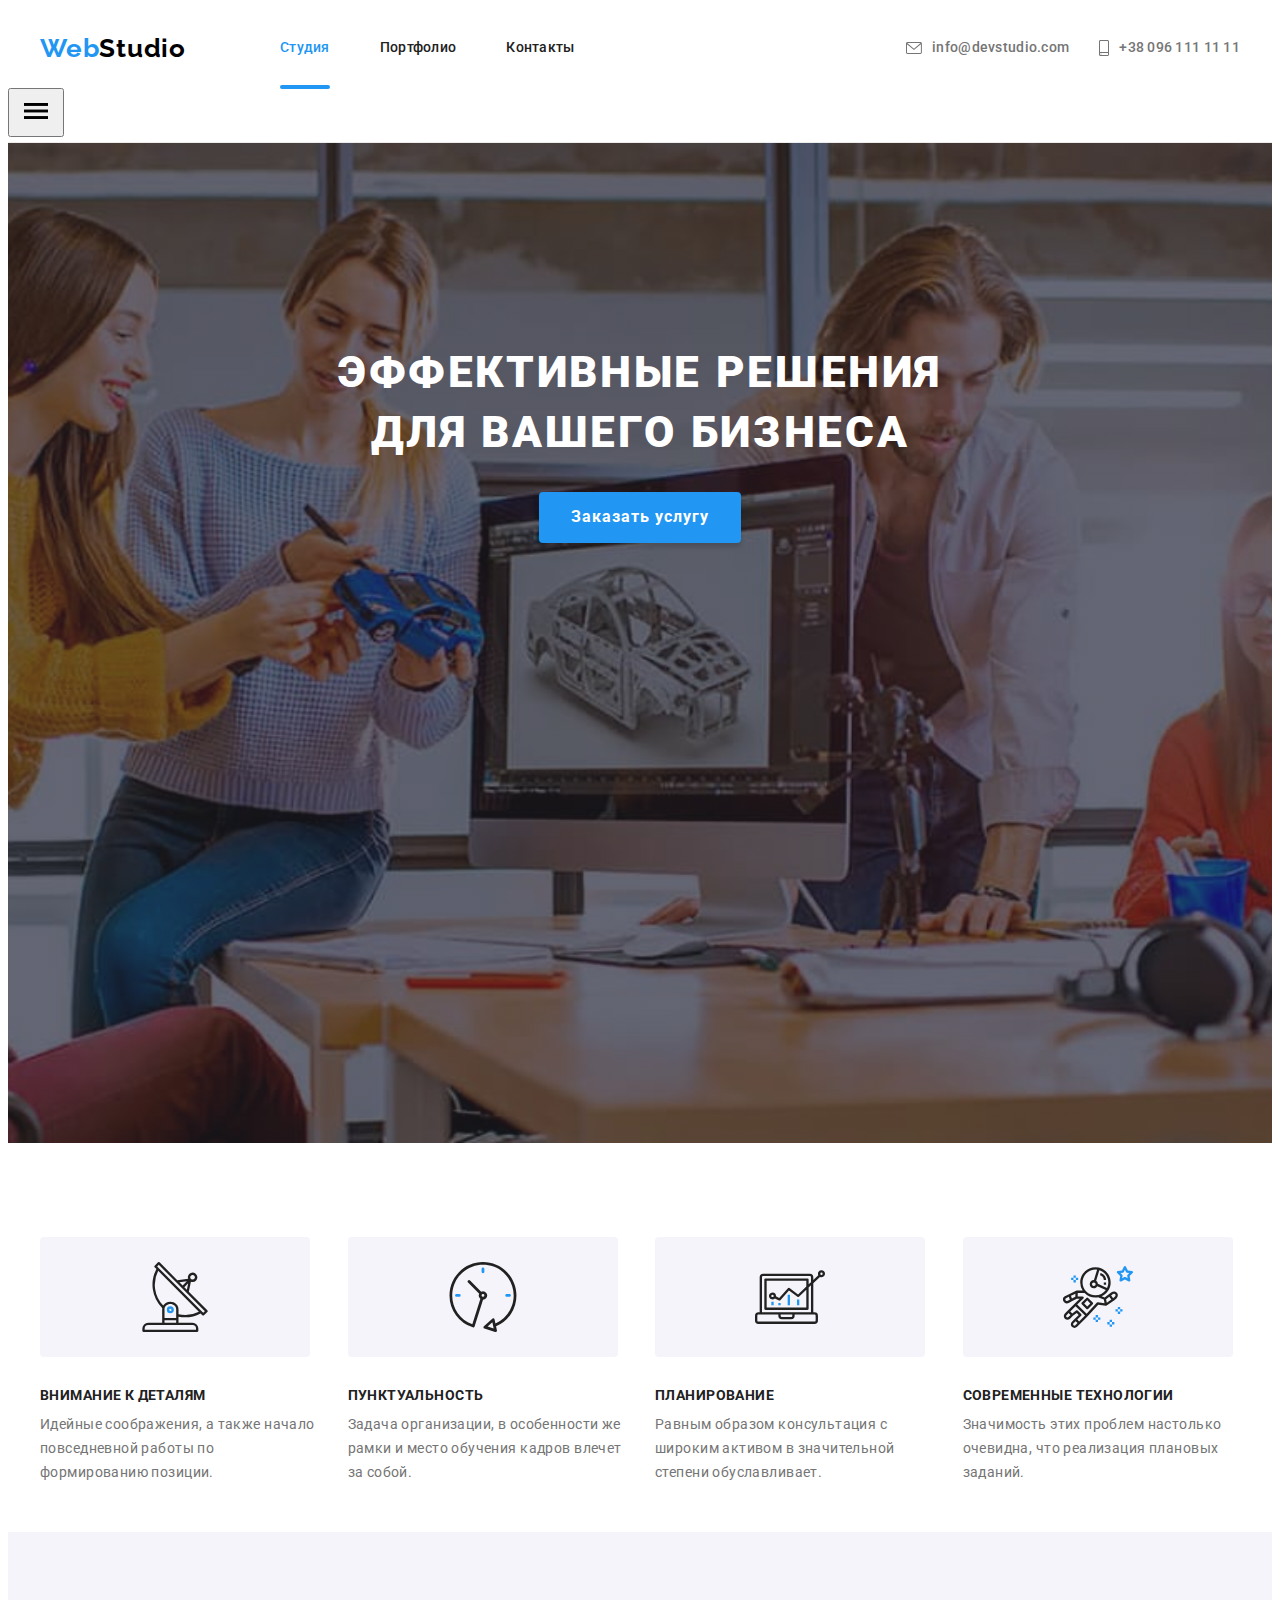
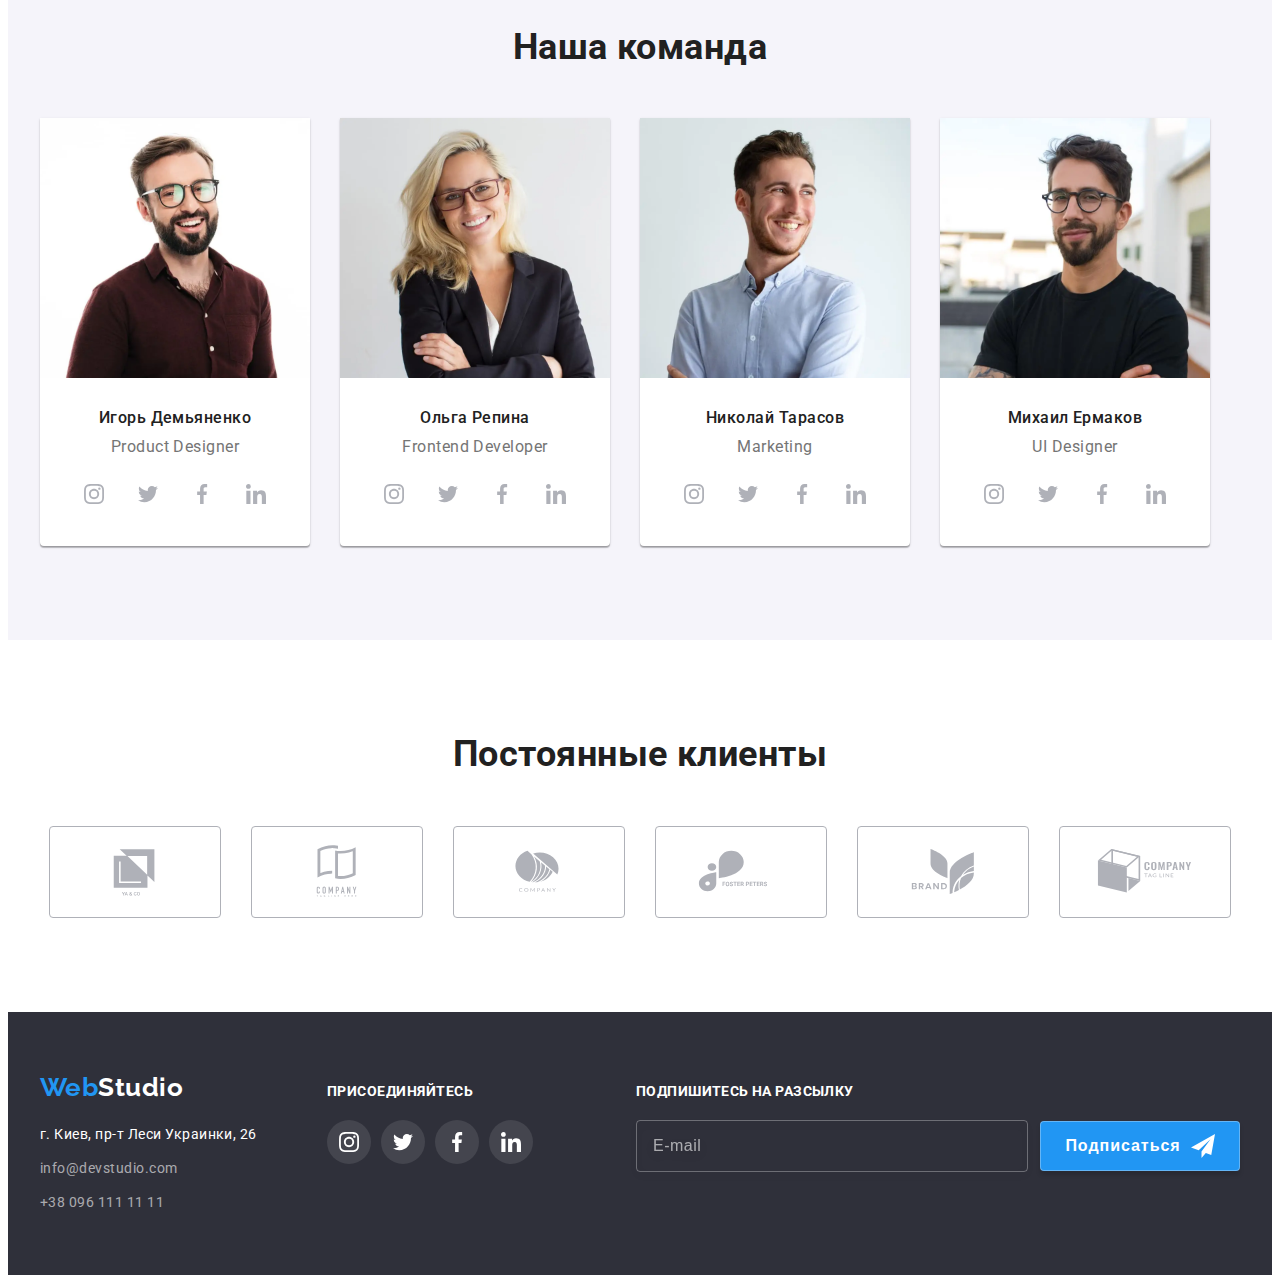
==== commit 52d0b563: "neer to finish" ====
--- a/index.html
+++ b/index.html
@@ -25,12 +25,13 @@
   </head>
 
   <body>
+
     <header class="header">
       <div class="container header__container">
         <a lang="en" href="./index.html" class="logo header__logo"
           ><span class="logo-color">Web</span>Studio</a
         >
-        <nav>
+        <nav class="header__nav">
           <ul class="list nav">
             <li class="nav__item">
               <a href="./index.html" class="nav__link no-decor nav__link--current-page">Студия
@@ -50,21 +51,29 @@
         <ul class="contacts list">
           <li class="contacts__item">
             <a href="mail:info@devstudio.com" class="contacts__link no-decor">
-              <svg width="16" height="12"><use href="./images/icons.svg#mail"></use></svg>info@devstudio.com</a>
+              <svg class="contacts__icon" width="16" height="12"><use href="./images/icons.svg#mail"></use></svg>info@devstudio.com</a>
           </li>
           <li class="contacts__item">
             <a href="tel:+380961111111" class="contacts__link no-decor">
-              <svg width="10" height="16"><use href="./images/icons.svg#smartphone"></use></svg>+38 096 111 11 11</a>
+              <svg class="contacts__icon" width="10" height="16"><use href="./images/icons.svg#smartphone"></use></svg>+38 096 111 11 11</a>
           </li>
         </ul>
       </div>
+      <button class="header__btn" type="button" data-menu-button>
+        <svg width="40" height="40">
+            <use class="header__icon-open" href="./images/icons.svg#header_icon"
+                aria-label="icon mobile menu open"></use>
+            <use class="header__icon-close" href="./images/icons.svg#header_icon"
+                aria-label="icon mobile menu close"></use>
+        </svg>
+    </button>
     </header>
 
     <main>
       <!-- Герой -->
       <section class="hero">
         <div class="container">
-          <h1 class="hero__title">Эффективные решения для вашего бизнеса</h1>
+          <h1 class="hero__title">Эффективные решения <br /> для вашего бизнеса</h1>
           <button data-modal-open type="button" class="hero__btn pointer">Заказать услугу</button>
         </div>
       </section>
@@ -109,6 +118,7 @@
         </div>
       </section>
       <!-- Чем мы занимаемся -->
+      
       <section class="works">
         <div class="container">
           <h2 class="works__title">Чем мы занимаемся</h2>
@@ -128,19 +138,50 @@
           </ul>
         </div>
       </section>
+      
       <!-- Наша команда -->
       <section class="team">
         <div class="container">
           <h2 class="team__title">Наша команда</h2>
           <ul class="list team__list">
             <li class="team__item">
-              <img
-                src="./images/studio/igor.jpg"
-                alt="Игорь Демьяненко"
-                width="270"
-                height="260"
-                class="team__img"
-              />
+              <picture>
+                <source srcset="
+        ./images/team/desktop/igor-demyanenko-desktop@1x.webp 1x,
+        ./images/team/desktop/igor-demyanenko-desktop@2x.webp 2x,
+        ./images/team/desktop/igor-demyanenko-desktop@3x.webp 3x
+      " media="(min-width: 1200px)" type="image/webp" />
+                <source srcset="
+        ./images/team/desktop/igor-demyanenko-desktop@1x.jpg 1x,
+        ./images/team/desktop/igor-demyanenko-desktop@2x.jpg 2x,
+        ./images/team/desktop/igor-demyanenko-desktop@3x.jpg 3x
+      " media="(min-width: 1200px)" />
+
+                <source srcset="
+        ./images/team/table/igor-demyanenko-table@1x.webp 1x,
+        ./images/team/table/igor-demyanenko-table@2x.webp 2x,
+        ./images/team/table/igor-demyanenko-table@3x.webp 3x
+      " media="(min-width: 768px)" type="image/webp" />
+                <source srcset="
+        ./images/team/table/igor-demyanenko-table@1x.jpg 1x,
+        ./images/team/table/igor-demyanenko-table@2x.jpg 2x,
+        ./images/team/table/igor-demyanenko-table@3x.jpg 3x
+      " media="(min-width: 768px)" />
+
+                <source srcset="
+        ./images/team/mobile/igor-demyanenko-mobile@1x.webp 1x,
+        ./images/team/mobile/igor-demyanenko-mobile@2x.webp 2x,
+        ./images/team/mobile/igor-demyanenko-mobile@3x.webp 3x
+      " media="(max-width: 767px)" type="image/webp" />
+                <source srcset="
+        ./images/team/mobile/igor-demyanenko-mobile@1x.jpg 1x,
+        ./images/team/mobile/igor-demyanenko-mobile@2x.jpg 2x,
+        ./images/team/mobile/igor-demyanenko-mobile@3x.jpg 3x
+      " media="(max-width: 767px)" />
+
+                <img class="img team__img" src="./images/team/mobile/igor-demyanenko-mobile@1x.jpg"
+                    alt="photo by Igor Demyanenko" width="450" height="460" />
+            </picture>
               <div class="team__card">
                 <h3 class="team__name">Игорь Демьяненко</h3>
                 <p class="team__prof">Product Designer</p>
@@ -166,13 +207,43 @@
               </div>
             </li>
             <li class="team__item">
-              <img
-                src="./images/studio/olga.jpg"
-                alt="Ольга Репина"
-                width="270"
-                height="260"
-                class="team__img"
-              />
+              <picture>
+                <source srcset="
+        ./images/team/desktop/olga-repina-desktop@1x.webp 1x,
+        ./images/team/desktop/olga-repina-desktop@2x.webp 2x,
+        ./images/team/desktop/olga-repina-desktop@3x.webp 3x
+      " media="(min-width: 1200px)" type="image/webp" />
+                <source srcset="
+        ./images/team/desktop/olga-repina-desktop@1x.jpg 1x,
+        ./images/team/desktop/olga-repina-desktop@2x.jpg 2x,
+        ./images/team/desktop/olga-repina-desktop@3x.jpg 3x
+      " media="(min-width: 1200px)" />
+
+                <source srcset="
+        ./images/team/table/olga-repina-table@1x.webp 1x,
+        ./images/team/table/olga-repina-table@2x.webp 2x,
+        ./images/team/table/olga-repina-table@3x.webp 3x
+      " media="(min-width: 768px)" type="image/webp" />
+                <source srcset="
+        ./images/team/table/olga-repina-table@1x.jpg 1x,
+        ./images/team/table/olga-repina-table@2x.jpg 2x,
+        ./images/team/table/olga-repina-table@3x.jpg 3x
+      " media="(min-width: 768px)" />
+
+                <source srcset="
+        ./images/team/mobile/olga-repina-mobile@1x.webp 1x,
+        ./images/team/mobile/olga-repina-mobile@2x.webp 2x,
+        ./images/team/mobile/olga-repina-mobile@3x.webp 3x
+      " media="(max-width: 767px)" type="image/webp" />
+                <source srcset="
+        ./images/team/mobile/olga-repina-mobile@1x.jpg 1x,
+        ./images/team/mobile/olga-repina-mobile@2x.jpg 2x,
+        ./images/team/mobile/olga-repina-mobile@3x.jpg 3x
+      " media="(max-width: 767px)" />
+
+                <img class="img team__img" src="./images/team/mobile/olga-repina-mobile@1x.jpg"
+                    alt="photo by Olga Repina" width="450" height="460" />
+            </picture>
               <div class="team__card">
                 <h3 class="team__name">Ольга Репина</h3>
                 <p class="team__prof">Frontend Developer</p>
@@ -198,13 +269,43 @@
               </div>
             </li>
             <li class="team__item">
-              <img
-                src="./images/studio/nikolay.jpg"
-                alt="Николай Тарасов"
-                width="270"
-                height="260"
-                class="team__img"
-              />
+              <picture>
+                <source srcset="
+        ./images/team/desktop/nikolai-tarasov-desktop@1x.webp 1x,
+        ./images/team/desktop/nikolai-tarasov-desktop@2x.webp 2x,
+        ./images/team/desktop/nikolai-tarasov-desktop@3x.webp 3x
+      " media="(min-width: 1200px)" type="image/webp" />
+                <source srcset="
+        ./images/team/desktop/nikolai-tarasov-desktop@1x.jpg 1x,
+        ./images/team/desktop/nikolai-tarasov-desktop@2x.jpg 2x,
+        ./images/team/desktop/nikolai-tarasov-desktop@3x.jpg 3x
+      " media="(min-width: 1200px)" />
+
+                <source srcset="
+        ./images/team/table/nikolai-tarasov-table@1x.webp 1x,
+        ./images/team/table/nikolai-tarasov-table@2x.webp 2x,
+        ./images/team/table/nikolai-tarasov-table@3x.webp 3x
+      " media="(min-width: 768px)" type="image/webp" />
+                <source srcset="
+        ./images/team/table/nikolai-tarasov-table@1x.jpg 1x,
+        ./images/team/table/nikolai-tarasov-table@2x.jpg 2x,
+        ./images/team/table/nikolai-tarasov-table@3x.jpg 3x
+      " media="(min-width: 768px)" />
+
+                <source srcset="
+        ./images/team/mobile/nikolai-tarasov-mobile@1x.webp 1x,
+        ./images/team/mobile/nikolai-tarasov-mobile@2x.webp 2x,
+        ./images/team/mobile/nikolai-tarasov-mobile@3x.webp 3x
+      " media="(max-width: 767px)" type="image/webp" />
+                <source srcset="
+        ./images/team/mobile/nikolai-tarasov-mobile@1x.jpg 1x,
+        ./images/team/mobile/nikolai-tarasov-mobile@2x.jpg 2x,
+        ./images/team/mobile/nikolai-tarasov-mobile@3x.jpg 3x
+      " media="(max-width: 767px)" />
+
+                <img class="img team__img" src="./images/team/mobile/nikolai-tarasov-mobile@1x.jpg"
+                    alt="photo by Nikolai Tarasov" width="450" height="460" />
+            </picture>
               <div class="team__card">
                 <h3 class="team__name">Николай Тарасов</h3>
                 <p class="team__prof">Marketing</p>
@@ -230,13 +331,43 @@
               </div>
             </li>
             <li class="team__item">
-              <img
-                src="./images/studio/mishanya.jpg"
-                alt="Михаил Ермаков"
-                width="270"
-                height="260"
-                class="team__img"
-              />
+              <picture>
+                <source srcset="
+        ./images/team/desktop/mikhail-ermakov-desktop@1x.webp 1x,
+        ./images/team/desktop/mikhail-ermakov-desktop@2x.webp 2x,
+        ./images/team/desktop/mikhail-ermakov-desktop@3x.webp 3x
+      " media="(min-width: 1200px)" type="image/webp" />
+                <source srcset="
+        ./images/team/desktop/mikhail-ermakov-desktop@1x.jpg 1x,
+        ./images/team/desktop/mikhail-ermakov-desktop@2x.jpg 2x,
+        ./images/team/desktop/mikhail-ermakov-desktop@3x.jpg 3x
+      " media="(min-width: 1200px)" />
+
+                <source srcset="
+        ./images/team/table/mikhail-ermakov-table@1x.webp 1x,
+        ./images/team/table/mikhail-ermakov-table@2x.webp 2x,
+        ./images/team/table/mikhail-ermakov-table@3x.webp 3x
+      " media="(min-width: 768px)" type="image/webp" />
+                <source srcset="
+        ./images/team/table/mikhail-ermakov-table@1x.jpg 1x,
+        ./images/team/table/mikhail-ermakov-table@2x.jpg 2x,
+        ./images/team/table/mikhail-ermakov-table@3x.jpg 3x
+      " media="(min-width: 768px)" />
+
+                <source srcset="
+        ./images/team/mobile/mikhail-ermakov-mobile@1x.webp 1x,
+        ./images/team/mobile/mikhail-ermakov-mobile@2x.webp 2x,
+        ./images/team/mobile/mikhail-ermakov-mobile@3x.webp 3x
+      " media="(max-width: 767px)" type="image/webp" />
+                <source srcset="
+        ./images/team/mobile/mikhail-ermakov-mobile@1x.jpg 1x,
+        ./images/team/mobile/mikhail-ermakov-mobile@2x.jpg 2x,
+        ./images/team/mobile/mikhail-ermakov-mobile@3x.jpg 3x
+      " media="(max-width: 767px)" />
+
+                <img class="img team__img" src="./images/team/mobile/mikhail-ermakov-mobile@1x.jpg"
+                    alt="photo by Mikhail Ermakov" width="450" height="460" />
+            </picture>
               <div class="team__card">
                 <h3 class="team__name">Михаил Ермаков</h3>
                 <p class="team__prof">UI Designer</p>
@@ -286,6 +417,7 @@
     
     <footer class="footer">
       <div class="container footer__container">
+        <div class="footer__box">
         <div class="footer__contacts">
         <a lang="en" href="./index.html" class="logo footer__logo--mg"
           ><span class="logo-color">Web</span><span class="footer__logo--color">Studio</span></a
@@ -320,12 +452,13 @@
           </ul>
         </div>
         
+      </div>
         <form class="footer-sub">
+          <h2 class="footer-sub__title">Подпишитесь на разсылку</h2> 
           <label class="footer-sub__label">
-            <span class="footer-sub__title">Подпишитесь на разсылку</span> 
             <input type="email" name="mail-input" placeholder="E-mail" class="footer-sub__input" required/>
+            <button type="submit" class="footer-sub__btn pointer"><span class="footer-sub__bt--txt-mg">Подписаться</span><svg width="24" height="24"><use href="./images/icons.svg#icon-send"></use></svg></button>
           </label>
-          <button type="submit" class="footer-sub__btn pointer"><span class="footer-sub__bt--txt-mg">Подписаться</span><svg width="24" height="24"><use href="./images/icons.svg#icon-send"></use></svg></button>
         </form>
       </div>
     </footer>
--- a/css/main.min.css
+++ b/css/main.min.css
@@ -1 +1 @@
-:root{--primary-text-color: #212121;--title-text-color: #757575;--accent-color: #2196f3;--primary-white-color: #ffffff;--animation-time: 250ms cubic-bezier(0.4, 0, 0.2, 1)}body{font-family:"Roboto",sans-serif;background-color:var(--primary-white-color);color:var(--primary-text-color);letter-spacing:.03em;line-height:1.2}.container{width:1200px;padding-left:15px;padding-right:15px;margin-left:auto;margin-right:auto}h1,h2,h3,h4,h5,h6,p{margin:0}ul{margin:0;padding:0}.list{list-style:none;margin:0;padding:0}.no-decor{text-decoration:none}.pointer{cursor:pointer}.header{border-bottom-style:solid;border-bottom-width:1px;border-bottom-color:#ececec}.header__container{display:-webkit-box;display:-ms-flexbox;display:flex;-webkit-box-align:center;-ms-flex-align:center;align-items:center}.header__logo{margin-right:93px}.nav{display:-webkit-box;display:-ms-flexbox;display:flex;margin-right:305px;position:relative}.nav__item:not(:last-child){margin-right:50px}.nav__link{position:relative;display:block;padding-top:32px;padding-bottom:32px;color:var(--primary-text-color);font-weight:500;font-size:14px;line-height:1.14;letter-spacing:.02em;-webkit-transition:var(--animation-time);transition:var(--animation-time)}.nav__link:hover,.nav__link:focus{color:var(--accent-color);fill:var(--accent-color)}.nav__link--current-page{color:var(--accent-color)}.nav__line{position:absolute;display:block;width:100%;height:4px;background-color:var(--accent-color);border-radius:2px;bottom:-1px;pointer-events:none;visibility:hidden;opacity:0;-webkit-transition:var(--animation-time);transition:var(--animation-time)}.nav__link:hover .nav__line,.nav__link:focus .nav__line,.nav__line--current-page{opacity:1;visibility:visible;pointer-events:initial}.contacts{display:-webkit-box;display:-ms-flexbox;display:flex;margin-left:auto}.contacts__link{display:-webkit-box;display:-ms-flexbox;display:flex;-webkit-box-align:center;-ms-flex-align:center;align-items:center;gap:10px;color:var(--title-text-color);font-weight:500;font-size:14px;line-height:1.14;letter-spacing:.02em;fill:#757575;-webkit-transition:var(--animation-time);transition:var(--animation-time)}.contacts__link:hover,.contacts__link:focus{color:var(--accent-color);fill:var(--accent-color)}.contacts__item:not(:last-child){margin-right:30px}.hero{padding-top:200px;padding-bottom:200px;width:100%;max-width:1600px;background-color:#2f303a;background-repeat:no-repeat;background-position:center;margin-left:auto;margin-right:auto;background-image:-webkit-gradient(linear, left top, right top, from(rgba(47, 48, 58, 0.4)), to(rgba(47, 48, 58, 0.4))),url(../images/studio/backgraund-hero.jpg);background-image:linear-gradient(to right, rgba(47, 48, 58, 0.4), rgba(47, 48, 58, 0.4)),url(../images/studio/backgraund-hero.jpg)}.hero__title{margin-left:252px;margin-right:252px;font-size:44px;font-weight:900;text-align:center;line-height:1.36;text-transform:uppercase;color:var(--primary-white-color);letter-spacing:.06em;margin-bottom:30px}.hero__btn{padding:10px 32px;margin-right:auto;margin-left:auto;font-family:"Roboto",sans-serif;background-color:var(--accent-color);font-weight:700;font-size:16px;line-height:1.9;display:-webkit-box;display:-ms-flexbox;display:flex;-webkit-box-align:center;-ms-flex-align:center;align-items:center;text-align:center;letter-spacing:.06em;color:var(--primary-white-color);-webkit-box-shadow:0px 4px 4px rgba(0,0,0,.15);box-shadow:0px 4px 4px rgba(0,0,0,.15);border-radius:4px;border:none}.features{padding-top:94px;padding-bottom:47px}.features__list{display:-webkit-box;display:-ms-flexbox;display:flex;-webkit-box-align:center;-ms-flex-align:center;align-items:center}.features__logo{display:-webkit-box;display:-ms-flexbox;display:flex;-webkit-box-align:center;-ms-flex-align:center;align-items:center;-webkit-box-pack:center;-ms-flex-pack:center;justify-content:center;background-color:#f5f4fa;width:270px;height:120px;margin-bottom:30px;border-radius:4px}.feacheres__subtitle{font-weight:700;font-size:14px;line-height:1.19;letter-spacing:.03em;text-transform:uppercase;margin-bottom:10px}.feacheres__txt{font-size:14px;line-height:1.71;letter-spacing:.03em;color:var(--title-text-color)}.features__item:not(:last-child){margin-right:30px}.works{padding-top:47px;padding-bottom:94px}.works__title{font-weight:700;font-size:36px;line-height:1.17;text-align:center;margin-bottom:50px}.works__list{display:-webkit-box;display:-ms-flexbox;display:flex;gap:30px}.works__item{display:block;position:relative}.works__img{display:block}.works__subtitle{font-weight:700;font-size:14px;line-height:1.14;text-align:center;text-transform:uppercase;color:var(--primary-white-color);position:absolute;width:100%;height:70px;bottom:0;background:rgba(47,48,58,.8);padding-top:27px}.team{background-color:#f5f4fa;padding-top:94px;padding-bottom:94px}.team__title{font-weight:700;font-size:36px;line-height:1.17;text-align:center;margin-bottom:50px}.team__list{display:-webkit-box;display:-ms-flexbox;display:flex;gap:30px}.team__item{background-color:#fff;display:block;-webkit-box-shadow:0px 1px 3px rgba(0,0,0,.12),0px 1px 1px rgba(0,0,0,.14),0px 2px 1px rgba(0,0,0,.2);box-shadow:0px 1px 3px rgba(0,0,0,.12),0px 1px 1px rgba(0,0,0,.14),0px 2px 1px rgba(0,0,0,.2);border-radius:0px 0px 4px 4px}.team__card{padding-left:auto;padding-right:auto;padding-bottom:30px;padding-top:30px}.team__name{font-size:16px;line-height:1.19;text-align:center;font-weight:500;margin-bottom:10px}.team__prof{font-size:16px;line-height:1.19;text-align:center;color:var(--title-text-color);margin-bottom:16px}.team__sosial-list{display:-webkit-box;display:-ms-flexbox;display:flex;-webkit-box-pack:center;-ms-flex-pack:center;justify-content:center;gap:10px}.team__sosial-link{display:-webkit-box;display:-ms-flexbox;display:flex;-webkit-box-align:center;-ms-flex-align:center;align-items:center;-webkit-box-pack:center;-ms-flex-pack:center;justify-content:center;width:44px;height:44px;background-color:var(--primary-white-color);border-radius:50%;fill:#afb1b8;-webkit-transition:var(--animation-time);transition:var(--animation-time)}.team__sosial-link:hover,.team__sosial-link:focus{background-color:var(--accent-color);fill:var(--primary-white-color)}.customers{margin-top:94px;margin-bottom:94px}.customers__title{font-weight:700;font-size:36px;line-height:1.16;text-align:center;margin-bottom:50px}.customers__list{display:-webkit-box;display:-ms-flexbox;display:flex;gap:30px;-webkit-box-pack:center;-ms-flex-pack:center;justify-content:center}.customers__link{display:-webkit-box;display:-ms-flexbox;display:flex;-webkit-box-pack:center;-ms-flex-pack:center;justify-content:center;-webkit-box-align:center;-ms-flex-align:center;align-items:center;width:170px;height:92px;background-color:var(--primary-white-color);border:1px solid #afb1b8;border-radius:4px;fill:#afb1b8;-webkit-transition:var(--animation-time);transition:var(--animation-time)}.customers__link:hover,.customers__link:focus{fill:var(--accent-color);border-color:var(--accent-color)}.portfolio{padding-top:94px;padding-bottom:94px}.portfolio-filter{display:-webkit-box;display:-ms-flexbox;display:flex;gap:9px;-webkit-box-pack:center;-ms-flex-pack:center;justify-content:center;margin-bottom:50px}.portfolio-filter__btn{padding:6px 22px;font-family:"Roboto",sans-serif;background-color:#f5f4fa;font-weight:500;font-size:16px;line-height:1.62;text-align:center;border-radius:4px;border:none;-webkit-transition:var(--animation-time);transition:var(--animation-time)}.portfolio-filter__btn:hover,.portfolio-filter__btn:focus{color:var(--primary-white-color);background-color:var(--accent-color);-webkit-box-shadow:0px 3px 1px rgba(0,0,0,.1),0px 1px 2px rgba(0,0,0,.08),0px 2px 2px rgba(0,0,0,.12);box-shadow:0px 3px 1px rgba(0,0,0,.1),0px 1px 2px rgba(0,0,0,.08),0px 2px 2px rgba(0,0,0,.12)}.portfolio__list{display:-webkit-box;display:-ms-flexbox;display:flex;-ms-flex-wrap:wrap;flex-wrap:wrap;gap:30px}.portfolio__item{background:#fff;display:block;width:370px;-webkit-transition:var(--animation-time);transition:var(--animation-time)}.portfolio__item:hover,.portfolio__item:focus{-webkit-box-shadow:0px 1px 1px rgba(0,0,0,.12),0px 4px 4px rgba(0,0,0,.06),1px 4px 6px rgba(0,0,0,.16);box-shadow:0px 1px 1px rgba(0,0,0,.12),0px 4px 4px rgba(0,0,0,.06),1px 4px 6px rgba(0,0,0,.16)}.portgolio__img{display:block}.portfolio__about{padding-top:20px;padding-left:24px;padding-bottom:20px;border:1px solid #eee;border-top:none}.portfolio__title{margin-bottom:6px;font-weight:700;font-size:18px;line-height:2;letter-spacing:.06em;color:var(--primary-text-color)}.portfolio__txt{font-size:16px;line-height:1.88;color:var(--title-text-color)}.portfolio__overlay{position:absolute;display:block;width:100%;height:100%;top:0;margin:0;background:rgba(33,150,243,.9);color:rgba(255,255,255,.9);font-size:18px;line-height:1.56;letter-spacing:.03em;padding:63px 24px;pointer-events:none;-webkit-transform:translateY(100%);transform:translateY(100%);-webkit-transition:-webkit-transform var(--animation-time);transition:-webkit-transform var(--animation-time);transition:transform var(--animation-time);transition:transform var(--animation-time), -webkit-transform var(--animation-time)}.portfolio__link:hover .portfolio__overlay,.portfolio__link:focus .portfolio__overlay{-webkit-transform:translateY(0%);transform:translateY(0%);-webkit-transition:-webkit-transform var(--animation-time);transition:-webkit-transform var(--animation-time);transition:transform var(--animation-time);transition:transform var(--animation-time), -webkit-transform var(--animation-time)}.portfolio__overlay--display{display:block;position:relative;overflow:hidden}.footer{background-color:#2f303a;padding-bottom:60px;padding-top:60px}.footer__container{display:-webkit-box;display:-ms-flexbox;display:flex}.footer__contacts{margin-right:70px}.footer__address{color:var(--primary-white-color);text-decoration:none;font-style:normal;font-size:14px;line-height:1.71;text-decoration:none}.footer__item{color:rgba(255,255,255,.6);font-size:14px;line-height:1.71;text-decoration:none;font-style:normal;-webkit-transition:var(--animation-time);transition:var(--animation-time)}.footer__list:not(:last-child){margin-bottom:9px}.footer-socials{margin-top:12px;margin-right:93px}.footer-sosials__title{color:var(--primary-white-color);font-weight:700;font-size:14px;line-height:1.14;text-transform:uppercase;margin-bottom:20px}.footer-sosials__list{display:-webkit-box;display:-ms-flexbox;display:flex;-webkit-box-pack:center;-ms-flex-pack:center;justify-content:center;gap:10px}.footer-sosial__icon{display:-webkit-box;display:-ms-flexbox;display:flex;-webkit-box-align:center;-ms-flex-align:center;align-items:center;-webkit-box-pack:center;-ms-flex-pack:center;justify-content:center;width:44px;height:44px;background:rgba(255,255,255,.1);border-radius:50%;fill:var(--primary-white-color);-webkit-transition:var(--animation-time);transition:var(--animation-time)}.footer-sosial__icon:hover,.footer-sosial__icon:focus{fill:var(--primary-white-color);background:var(--accent-color)}.footer-sub{position:relative;margin-top:12px}.footer-sub__label{display:-webkit-box;display:-ms-flexbox;display:flex;-webkit-box-orient:vertical;-webkit-box-direction:normal;-ms-flex-direction:column;flex-direction:column}.footer-sub__title{font-weight:700;font-size:14px;line-height:1.14;letter-spacing:.03em;text-transform:uppercase;color:var(--primary-white-color);margin-bottom:12px}.footer-sub__input{width:358px;height:50px;display:block;font-size:16px;line-height:1.25;display:-webkit-box;display:-ms-flexbox;display:flex;-webkit-box-align:center;-ms-flex-align:center;align-items:center;letter-spacing:.03em;background:rgba(0,0,0,0);color:rgba(255,255,255,.6);border:1px solid rgba(255,255,255,.3);-webkit-filter:drop-shadow(0px 4px 4px rgba(0, 0, 0, 0.15));filter:drop-shadow(0px 4px 4px rgba(0, 0, 0, 0.15));border-radius:4px;margin-right:10px;padding-left:16px}.footer-sub__input::-webkit-input-placeholder{font-size:16px;line-height:1.25;-webkit-box-align:center;align-items:center;letter-spacing:.03em;color:rgba(255,255,255,.6)}.footer-sub__input::-moz-placeholder{font-size:16px;line-height:1.25;align-items:center;letter-spacing:.03em;color:rgba(255,255,255,.6)}.footer-sub__input:-ms-input-placeholder{font-size:16px;line-height:1.25;-ms-flex-align:center;align-items:center;letter-spacing:.03em;color:rgba(255,255,255,.6)}.footer-sub__input::-ms-input-placeholder{font-size:16px;line-height:1.25;-ms-flex-align:center;align-items:center;letter-spacing:.03em;color:rgba(255,255,255,.6)}.footer-sub__input::placeholder{font-size:16px;line-height:1.25;-webkit-box-align:center;-ms-flex-align:center;align-items:center;letter-spacing:.03em;color:rgba(255,255,255,.6)}.footer-sub__input:-moz-placeholder-shown{outline:rgba(0,0,0,0);outline-color:var(--accent-color);border:1px solid rgba(255,255,255,.3);filter:drop-shadow(0px 4px 4px rgba(0, 0, 0, 0.15));border-radius:4px}.footer-sub__input:-ms-input-placeholder{outline:rgba(0,0,0,0);outline-color:var(--accent-color);border:1px solid rgba(255,255,255,.3);filter:drop-shadow(0px 4px 4px rgba(0, 0, 0, 0.15));border-radius:4px}.footer-sub__input:placeholder-shown{outline:rgba(0,0,0,0);outline-color:var(--accent-color);border:1px solid rgba(255,255,255,.3);-webkit-filter:drop-shadow(0px 4px 4px rgba(0, 0, 0, 0.15));filter:drop-shadow(0px 4px 4px rgba(0, 0, 0, 0.15));border-radius:4px}.footer-sub__input:not(:-moz-placeholder-shown){outline:rgba(0,0,0,0);border:1px solid var(--accent-color);filter:drop-shadow(0px 4px 4px rgba(0, 0, 0, 0.15));border-radius:4px}.footer-sub__input:not(:-ms-input-placeholder){outline:rgba(0,0,0,0);border:1px solid var(--accent-color);filter:drop-shadow(0px 4px 4px rgba(0, 0, 0, 0.15));border-radius:4px}.footer-sub__input:not(:placeholder-shown){outline:rgba(0,0,0,0);border:1px solid var(--accent-color);-webkit-filter:drop-shadow(0px 4px 4px rgba(0, 0, 0, 0.15));filter:drop-shadow(0px 4px 4px rgba(0, 0, 0, 0.15));border-radius:4px}.footer-sub__input:focus{border:1px solid var(--accent-color)}.footer-sub__btn{display:block;display:-webkit-box;display:-ms-flexbox;display:flex;position:absolute;right:-200px;height:50px;bottom:50px;width:200px;font-weight:700;font-size:16px;line-height:1.88;-webkit-box-align:center;-ms-flex-align:center;align-items:center;text-align:center;letter-spacing:.06em;color:var(--primary-white-color);background:var(--accent-color);-webkit-box-shadow:0px 4px 4px rgba(0,0,0,.15);box-shadow:0px 4px 4px rgba(0,0,0,.15);border-radius:4px;border:1px solid rgba(255,255,255,.3);-webkit-box-pack:center;-ms-flex-pack:center;justify-content:center}.footer-sub__bt--txt-mg{margin-right:10px}.logo{display:inline-block;-webkit-box-align:center;-ms-flex-align:center;align-items:center;font-family:"Raleway",sans-serif;font-weight:700;font-size:26px;line-height:1.19;color:#000;text-decoration:none}.logo-color{color:var(--accent-color)}.footer__logo--mg{margin-bottom:20px}.footer__logo--color{color:var(--primary-white-color)}.backdrop{z-index:1;position:fixed;top:0;left:0;width:100%;height:100%;background-color:rgba(0,0,0,.5);opacity:1;visibility:visible;-webkit-transition:opacity var(--animation-time),visibility var(--animation-time);transition:opacity var(--animation-time),visibility var(--animation-time)}.backdrop.is-hidden{visibility:hidden;opacity:0;pointer-events:none}.modal{position:absolute;padding:40px;top:50%;left:50%;margin:auto;-webkit-box-align:center;-ms-flex-align:center;align-items:center;width:528px;background-color:var(--primary-white-color);border-radius:4px;-webkit-transform:translate(-50%, -50%);transform:translate(-50%, -50%)}.close-btn{position:absolute;-webkit-box-align:center;-ms-flex-align:center;align-items:center;right:8px;top:8px;width:30px;height:30px;background:#fff;border:1px solid rgba(0,0,0,.1);border-radius:50%;fill:#000;-webkit-transition:var(--animation-time);transition:var(--animation-time)}.close-btn:focus,.close-btn:hover{fill:var(--accent-color)}.form{display:-webkit-box;display:-ms-flexbox;display:flex;-webkit-box-orient:vertical;-webkit-box-direction:normal;-ms-flex-direction:column;flex-direction:column}.form__title{font-weight:700;font-size:20px;line-height:23px;text-align:center;letter-spacing:.03em;color:#212121;margin-bottom:12px}.form__label{margin-bottom:10px;position:relative}.form__input-title{position:relative;display:inline-block;margin-bottom:4px;font-weight:400;font-size:12px;line-height:1.14;letter-spacing:.01em;color:#757575}.form__input{width:100%;height:40px;padding-left:42px;border:1px solid rgba(33,33,33,.2);border-radius:4px;-webkit-transition:var(--animation-time);transition:var(--animation-time)}.form__input:focus{outline:rgba(0,0,0,0);border-color:var(--accent-color);padding-left:42px}.form__input-icon{position:absolute;left:12px;bottom:11px;fill:var(--primary-text-color);-webkit-transition:var(--animation-time);transition:var(--animation-time)}.form__input:focus+.form__input-icon,.form__input:hover+.form__input-icon{fill:var(--accent-color)}.form__comment{width:100%;height:120px;padding-left:16px;padding-top:12px;border:1px solid rgba(33,33,33,.2);border-radius:4px;resize:none;-webkit-transition:var(--animation-time);transition:var(--animation-time);margin-bottom:20px}.form__comment:focus{outline:rgba(0,0,0,0);border-color:var(--accent-color)}.form__comment::-webkit-input-placeholder{font-size:12px;line-height:1.14;letter-spacing:.01em;color:rgba(117,117,117,.5)}.form__comment::-moz-placeholder{font-size:12px;line-height:1.14;letter-spacing:.01em;color:rgba(117,117,117,.5)}.form__comment:-ms-input-placeholder{font-size:12px;line-height:1.14;letter-spacing:.01em;color:rgba(117,117,117,.5)}.form__comment::-ms-input-placeholder{font-size:12px;line-height:1.14;letter-spacing:.01em;color:rgba(117,117,117,.5)}.form__comment::placeholder{font-size:12px;line-height:1.14;letter-spacing:.01em;color:rgba(117,117,117,.5)}.form__checkbox{display:-webkit-box;display:-ms-flexbox;display:flex;-webkit-box-pack:center;-ms-flex-pack:center;justify-content:center;-webkit-box-align:center;-ms-flex-align:center;align-items:center;margin-bottom:30px}.form__checkbox--hidden{display:none}.form__link--color{color:var(--accent-color)}.form__checkbox-icon{display:inline-block;-webkit-box-pack:center;-ms-flex-pack:center;justify-content:center;-webkit-box-align:center;-ms-flex-align:center;align-items:center;width:16px;height:15px;border:2px solid var(--primary-text-color);border-radius:2px;-webkit-transition:var(--animation-time);transition:var(--animation-time)}.form__checkbox--hidden:checked+.form__checkbox-icon{border:2px solid rgba(0,0,0,0);background-color:var(--accent-color)}.form__checkbox-icon--hidden{-ms-flex-negative:0;flex-shrink:0;width:16px;height:15px;fill:rgba(0,0,0,0);-webkit-transition:var(--animation-time);transition:var(--animation-time)}.form__checkbox--hidden:checked+.form__checkbox-icon>.form__checkbox-icon--hidden{fill:var(--primary-white-color)}.form__checkbox-txt{margin-left:7px;font-size:14px;line-height:1.71;color:#757575}.submit-btn{padding:10px 55px;margin-right:auto;margin-left:auto;background-color:var(--accent-color);font-weight:700;font-size:16px;line-height:1.9;display:-webkit-box;display:-ms-flexbox;display:flex;-webkit-box-align:center;-ms-flex-align:center;align-items:center;text-align:center;letter-spacing:.06em;color:var(--primary-white-color);-webkit-box-shadow:0px 4px 4px rgba(0,0,0,.15);box-shadow:0px 4px 4px rgba(0,0,0,.15);border-radius:4px;border:none}.features__title--hidden{position:absolute;width:1px;height:1px;margin:-1px;border:0;padding:0;white-space:nowrap;-webkit-clip-path:inset(100%);clip-path:inset(100%);clip:rect(0 0 0 0);overflow:hidden}/*# sourceMappingURL=main.min.css.map */+:root{--primary-text-color: #212121;--title-text-color: #757575;--accent-color: #2196f3;--primary-white-color: #ffffff;--animation-time: 250ms cubic-bezier(0.4, 0, 0.2, 1)}body{font-family:"Roboto",sans-serif;background-color:var(--primary-white-color);color:var(--primary-text-color);letter-spacing:.03em;line-height:1.2}body.no-scroll{overflow:hidden}.container{padding-left:15px;padding-right:15px;margin:0 auto;width:100%}@media screen and (min-width: 480px){.container{width:480px}}@media screen and (min-width: 768px){.container{width:768px}}@media screen and (min-width: 1200px){.container{width:1200px}}h1,h2,h3,h4,h5,h6,p{margin:0}ul{margin:0;padding:0}.img{display:block;max-width:100%;height:auto}.list{list-style:none;margin:0;padding:0}.no-decor{text-decoration:none}.pointer{cursor:pointer}.header{position:relative;padding:10px 0;border-bottom:1px solid #ececec;font-weight:500;font-size:40px;line-height:1.17;letter-spacing:.02em}@media screen and (min-width: 768px){.header{padding:0}}.header__container{display:-webkit-box;display:-ms-flexbox;display:flex;-webkit-box-pack:justify;-ms-flex-pack:justify;justify-content:space-between;-webkit-box-align:center;-ms-flex-align:center;align-items:center}@media screen and (min-width: 768px){.header__logo{font-weight:700;font-size:24px;line-height:1.17;letter-spacing:.03em;margin-right:88px}}@media screen and (min-width: 1200px){.header__logo{font-size:26px;line-height:1.19;margin-right:94px}}.header__nav{-webkit-box-flex:2;-ms-flex-positive:2;flex-grow:2}.header__nav:not(:last-child){margin:0 0 32px 0}@media screen and (min-width: 768px){.header__nav{display:-webkit-box;display:-ms-flexbox;display:flex}.header__nav:not(:last-child){margin:0 50px 0 0}}.nav{display:none}.menu-container.is-open .nav{display:block}@media screen and (min-width: 780px){.nav{display:-webkit-inline-box;display:-ms-inline-flexbox;display:inline-flex;font-weight:500;font-size:14px;line-height:1.14;letter-spacing:.02em}}@media screen and (min-width: 1200px){.nav{display:-webkit-box;display:-ms-flexbox;display:flex}}.nav__item:not(:last-child){margin:0 0 32px 0}@media screen and (min-width: 768px){.nav__item{display:-webkit-box;display:-ms-flexbox;display:flex}.nav__item:not(:last-child){margin:0 50px 0 0}}.nav__link{position:relative;display:block;padding-top:32px;padding-bottom:32px;color:var(--primary-text-color);font-weight:500;font-size:14px;line-height:1.14;letter-spacing:.02em;-webkit-transition:var(--animation-time);transition:var(--animation-time)}.nav__link:hover,.nav__link:focus{color:var(--accent-color);fill:var(--accent-color)}.nav__link--current-page{color:var(--accent-color)}.nav__line{position:absolute;display:block;width:100%;height:4px;background-color:var(--accent-color);border-radius:2px;bottom:-1px;pointer-events:none;visibility:hidden;opacity:0;-webkit-transition:var(--animation-time);transition:var(--animation-time)}.nav__link:hover .nav__line,.nav__link:focus .nav__line,.nav__line--current-page{opacity:1;visibility:visible;pointer-events:initial}.contacts{display:none}@media screen and (min-width: 768px){.contacts{display:-webkit-box;display:-ms-flexbox;display:flex;-webkit-box-orient:vertical;-webkit-box-direction:normal;-ms-flex-direction:column;flex-direction:column}}@media screen and (min-width: 1200px){.contacts{-webkit-box-orient:horizontal;-webkit-box-direction:normal;-ms-flex-direction:row;flex-direction:row}}.contacts__link{line-height:1.17;color:var(--title-text-color);fill:#757575;-webkit-transition:var(--animation-time);transition:var(--animation-time)}.contacts__link:hover,.contacts__link:focus{color:var(--accent-color);fill:var(--accent-color)}@media screen and (min-width: 768px){.contacts__link{display:-webkit-box;display:-ms-flexbox;display:flex;-webkit-box-align:center;-ms-flex-align:center;align-items:center;font-size:12px;color:var(--title-text-color)}}@media screen and (min-width: 1200px){.contacts__link{font-weight:500;font-size:14px;line-height:1.14;letter-spacing:.02em}}@media screen and (min-width: 768px){.contacts__item:not(:last-child){margin:0 0 10px 0}}@media screen and (min-width: 1200px){.contacts__item:not(:last-child){margin:0 30px 0 0}}.contacts__icon{display:none}@media screen and (min-width: 780px){.contacts__icon{display:-webkit-inline-box;display:-ms-inline-flexbox;display:inline-flex;margin-right:8px}}@media screen and (min-width: 1200px){.contacts__icon{margin-right:10px}}.hero{padding:118px 0px;max-width:480px;height:400px;background-color:#2f303a;background-size:cover;background-position:center;background-repeat:no-repeat;text-align:center;margin:0 auto;background-image:-webkit-gradient(linear, left top, right top, from(rgba(47, 48, 58, 0.4)), to(rgba(47, 48, 58, 0.4))),url("../images/hero/hero-mobile@1x.jpg");background-image:linear-gradient(to right, rgba(47, 48, 58, 0.4), rgba(47, 48, 58, 0.4)),url("../images/hero/hero-mobile@1x.jpg")}@media screen and (min-device-pixel-ratio: 2),screen and (-webkit-min-device-pixel-ratio: 2),screen and (min-resolution: 192dpi),screen and (min-resolution: 2dppx){.hero{background-image:-webkit-gradient(linear, left top, right top, from(rgba(47, 48, 58, 0.4)), to(rgba(47, 48, 58, 0.4))),url("../images/hero/hero-mobile@2x.jpg");background-image:linear-gradient(to right, rgba(47, 48, 58, 0.4), rgba(47, 48, 58, 0.4)),url("../images/hero/hero-mobile@2x.jpg")}}@media screen and (min-device-pixel-ratio: 3),screen and (-webkit-min-device-pixel-ratio: 3),screen and (min-resolution: 288dpi),screen and (min-resolution: 3dppx){.hero{background-image:-webkit-gradient(linear, left top, right top, from(rgba(47, 48, 58, 0.4)), to(rgba(47, 48, 58, 0.4))),url("../images/hero/hero-mobile@3x.jpg");background-image:linear-gradient(to right, rgba(47, 48, 58, 0.4), rgba(47, 48, 58, 0.4)),url("../images/hero/hero-mobile@3x.jpg")}}@media screen and (min-width: 768px){.hero{max-width:768px;height:400px;background-image:-webkit-gradient(linear, left top, right top, from(rgba(47, 48, 58, 0.4)), to(rgba(47, 48, 58, 0.4))),url("../images/hero/hero-table@1x.jpg");background-image:linear-gradient(to right, rgba(47, 48, 58, 0.4), rgba(47, 48, 58, 0.4)),url("../images/hero/hero-table@1x.jpg")}}@media screen and (min-width: 768px)and (min-device-pixel-ratio: 2),screen and (min-width: 768px)and (-webkit-min-device-pixel-ratio: 2),screen and (min-width: 768px)and (min-resolution: 192dpi),screen and (min-width: 768px)and (min-resolution: 2dppx){.hero{background-image:-webkit-gradient(linear, left top, right top, from(rgba(47, 48, 58, 0.4)), to(rgba(47, 48, 58, 0.4))),url("../images/hero/hero-table@2x.jpg");background-image:linear-gradient(to right, rgba(47, 48, 58, 0.4), rgba(47, 48, 58, 0.4)),url("../images/hero/hero-table@2x.jpg")}}@media screen and (min-width: 768px)and (min-device-pixel-ratio: 3),screen and (min-width: 768px)and (-webkit-min-device-pixel-ratio: 3),screen and (min-width: 768px)and (min-resolution: 288dpi),screen and (min-width: 768px)and (min-resolution: 3dppx){.hero{background-image:-webkit-gradient(linear, left top, right top, from(rgba(47, 48, 58, 0.4)), to(rgba(47, 48, 58, 0.4))),url("../images/hero/hero-table@3x.jpg");background-image:linear-gradient(to right, rgba(47, 48, 58, 0.4), rgba(47, 48, 58, 0.4)),url("../images/hero/hero-table@3x.jpg")}}@media screen and (min-width: 1200px){.hero{max-width:1600px;height:600px;padding:200px 0px;background-image:-webkit-gradient(linear, left top, right top, from(rgba(47, 48, 58, 0.4)), to(rgba(47, 48, 58, 0.4))),url("../images/hero/hero-desktop@1x.jpg");background-image:linear-gradient(to right, rgba(47, 48, 58, 0.4), rgba(47, 48, 58, 0.4)),url("../images/hero/hero-desktop@1x.jpg")}}@media screen and (min-width: 1200px)and (min-device-pixel-ratio: 2),screen and (min-width: 1200px)and (-webkit-min-device-pixel-ratio: 2),screen and (min-width: 1200px)and (min-resolution: 192dpi),screen and (min-width: 1200px)and (min-resolution: 2dppx){.hero{background-image:-webkit-gradient(linear, left top, right top, from(rgba(47, 48, 58, 0.4)), to(rgba(47, 48, 58, 0.4))),url("../images/hero/hero-desktop@2x.jpg");background-image:linear-gradient(to right, rgba(47, 48, 58, 0.4), rgba(47, 48, 58, 0.4)),url("../images/hero/hero-desktop@2x.jpg")}}@media screen and (min-width: 1200px)and (min-device-pixel-ratio: 3),screen and (min-width: 1200px)and (-webkit-min-device-pixel-ratio: 3),screen and (min-width: 1200px)and (min-resolution: 288dpi),screen and (min-width: 1200px)and (min-resolution: 3dppx){.hero{background-image:-webkit-gradient(linear, left top, right top, from(rgba(47, 48, 58, 0.4)), to(rgba(47, 48, 58, 0.4))),url("../images/hero/hero-desktop@3x.jpg");background-image:linear-gradient(to right, rgba(47, 48, 58, 0.4), rgba(47, 48, 58, 0.4)),url("../images/hero/hero-desktop@3x.jpg")}}.hero__title{font-size:26px;line-height:1.61;font-weight:900;text-align:center;text-transform:uppercase;color:var(--primary-white-color);letter-spacing:.06em;margin:0px 0px 30px 0px}@media screen and (min-width: 1200px){.hero__title{font-size:44px;line-height:1.36}}.hero__btn{padding:10px 32px;margin-right:auto;margin-left:auto;font-family:"Roboto",sans-serif;background-color:var(--accent-color);font-weight:700;font-size:16px;line-height:1.9;display:-webkit-box;display:-ms-flexbox;display:flex;-webkit-box-align:center;-ms-flex-align:center;align-items:center;text-align:center;letter-spacing:.06em;color:var(--primary-white-color);-webkit-box-shadow:0px 4px 4px rgba(0,0,0,.15);box-shadow:0px 4px 4px rgba(0,0,0,.15);border-radius:4px;border:none}.features{padding:60px 0}@media screen and (min-width: 1200px){.features{padding-top:94px;padding-bottom:47px}}.features__list{display:block}@media screen and (min-width: 768px){.features__list{display:-webkit-box;display:-ms-flexbox;display:flex;-ms-flex-wrap:wrap;flex-wrap:wrap}}@media screen and (min-width: 1200px){.features__list{-ms-flex-wrap:nowrap;flex-wrap:nowrap}}.features__logo{display:-webkit-box;display:-ms-flexbox;display:flex;-webkit-box-align:center;-ms-flex-align:center;align-items:center;-webkit-box-pack:center;-ms-flex-pack:center;justify-content:center;background-color:#f5f4fa;height:120px;margin-bottom:30px;border-radius:4px}@media screen and (min-width: 1200px){.features__logo{width:270px}}.feacheres__subtitle{font-weight:700;font-size:14px;line-height:1.19;letter-spacing:.03em;text-transform:uppercase;margin-bottom:10px;text-align:center}@media screen and (min-width: 768px){.feacheres__subtitle{text-align:start}}.feacheres__txt{font-size:14px;line-height:1.71;letter-spacing:.03em;color:var(--title-text-color)}.features__item:not(:last-child){margin-bottom:30px}@media screen and (min-width: 768px){.features__item{width:354px}.features__item:nth-child(2n+1){margin-right:30px}}@media screen and (min-width: 1200px){.features__item:not(:last-child){margin-bottom:0px;margin-right:30px}}.works{display:none}@media screen and (min-width: 768px){.works{padding-top:47px;padding-bottom:94px}}.works__title{font-weight:700;font-size:36px;line-height:1.17;text-align:center;margin-bottom:50px}.works__list{display:-webkit-box;display:-ms-flexbox;display:flex;gap:30px}.works__item{display:block;position:relative}.works__img{display:block}.works__subtitle{font-weight:700;font-size:14px;line-height:1.14;text-align:center;text-transform:uppercase;color:var(--primary-white-color);position:absolute;width:100%;height:70px;bottom:0;background:rgba(47,48,58,.8);padding-top:27px}.team{padding:60px 0;background-color:#f5f4fa}@media screen and (min-width: 768px){.team{padding:94px 0}}.team__title{font-weight:700;font-size:36px;line-height:1.17;text-align:center;margin-bottom:50px}.team__list{display:-webkit-box;display:-ms-flexbox;display:flex;-webkit-box-orient:vertical;-webkit-box-direction:normal;-ms-flex-direction:column;flex-direction:column;gap:30px}@media screen and (min-width: 768px){.team__list{-webkit-box-orient:horizontal;-webkit-box-direction:normal;-ms-flex-direction:row;flex-direction:row;-ms-flex-wrap:wrap;flex-wrap:wrap}}@media screen and (min-width: 768px){.team__img{width:354px}}@media screen and (min-width: 1200px){.team__img{width:270px;height:260px}}.team__item{background-color:#fff;display:block;-webkit-box-shadow:0px 1px 3px rgba(0,0,0,.12),0px 1px 1px rgba(0,0,0,.14),0px 2px 1px rgba(0,0,0,.2);box-shadow:0px 1px 3px rgba(0,0,0,.12),0px 1px 1px rgba(0,0,0,.14),0px 2px 1px rgba(0,0,0,.2);border-radius:0px 0px 4px 4px}.team__card{padding:30px 0 24px 0}@media screen and (min-width: 1200px){.team__card{padding:30px 0 30px 0}}.team__name{font-size:16px;line-height:1.19;text-align:center;font-weight:500;margin-bottom:10px}.team__prof{font-size:16px;line-height:1.19;text-align:center;color:var(--title-text-color);margin-bottom:16px}.team__sosial-list{display:-webkit-box;display:-ms-flexbox;display:flex;-webkit-box-pack:center;-ms-flex-pack:center;justify-content:center;gap:10px}.team__sosial-link{display:-webkit-box;display:-ms-flexbox;display:flex;-webkit-box-align:center;-ms-flex-align:center;align-items:center;-webkit-box-pack:center;-ms-flex-pack:center;justify-content:center;width:44px;height:44px;background-color:var(--primary-white-color);border-radius:50%;fill:#afb1b8;-webkit-transition:var(--animation-time);transition:var(--animation-time)}.team__sosial-link:hover,.team__sosial-link:focus{background-color:var(--accent-color);fill:var(--primary-white-color)}.customers{padding:60px 0}@media screen and (min-width: 1200px){.customers{padding:94px 0}}.customers__title{font-weight:700;font-size:36px;line-height:1.16;text-align:center;margin-bottom:50px}.customers__list{display:-webkit-box;display:-ms-flexbox;display:flex;-webkit-box-pack:center;-ms-flex-pack:center;justify-content:center;-ms-flex-wrap:wrap;flex-wrap:wrap;gap:30px;margin:0;padding:0}.customers__link{display:-webkit-box;display:-ms-flexbox;display:flex;-webkit-box-pack:center;-ms-flex-pack:center;justify-content:center;-webkit-box-align:center;-ms-flex-align:center;align-items:center;width:210px;height:92px;background-color:var(--primary-white-color);border:1px solid #afb1b8;border-radius:4px;fill:#afb1b8;-webkit-transition:var(--animation-time);transition:var(--animation-time)}.customers__link:hover,.customers__link:focus{fill:var(--accent-color);border-color:var(--accent-color)}@media screen and (min-width: 1200px){.customers__link{width:170px;height:90px}}.portfolio{padding:60px 0}@media screen and (min-width: 1200px){.portfolio{padding:94px 0}}.portfolio-filter{display:-webkit-box;display:-ms-flexbox;display:flex;-webkit-box-pack:start;-ms-flex-pack:start;justify-content:start;-ms-flex-wrap:wrap;flex-wrap:wrap;-webkit-column-gap:8px;-moz-column-gap:8px;column-gap:8px;row-gap:15px;margin-bottom:40px}@media screen and (min-width: 768px){.portfolio-filter{margin-bottom:30px;-webkit-box-pack:center;-ms-flex-pack:center;justify-content:center}}@media screen and (min-width: 1200px){.portfolio-filter{margin-bottom:50px}}.portfolio-filter__btn{padding:6px 22px;font-family:"Roboto",sans-serif;background-color:#f5f4fa;font-weight:500;font-size:16px;line-height:1.62;text-align:center;border-radius:4px;border:none;-webkit-transition:var(--animation-time);transition:var(--animation-time)}.portfolio-filter__btn:hover,.portfolio-filter__btn:focus{color:var(--primary-white-color);background-color:var(--accent-color);-webkit-box-shadow:0px 3px 1px rgba(0,0,0,.1),0px 1px 2px rgba(0,0,0,.08),0px 2px 2px rgba(0,0,0,.12);box-shadow:0px 3px 1px rgba(0,0,0,.1),0px 1px 2px rgba(0,0,0,.08),0px 2px 2px rgba(0,0,0,.12)}.portfolio__link{height:100%;display:-webkit-box;display:-ms-flexbox;display:flex;text-decoration:none;-webkit-box-orient:vertical;-webkit-box-direction:normal;-ms-flex-direction:column;flex-direction:column}.portfolio__list{display:-webkit-box;display:-ms-flexbox;display:flex;-ms-flex-wrap:wrap;flex-wrap:wrap;-webkit-box-pack:center;-ms-flex-pack:center;justify-content:center}@media screen and (min-width: 768px){.portfolio__list{-webkit-box-pack:start;-ms-flex-pack:start;justify-content:start;-webkit-box-align:stretch;-ms-flex-align:stretch;align-items:stretch;gap:30px}}.portfolio__item{-webkit-transition:var(--animation-time);transition:var(--animation-time)}.portfolio__item:not(:last-child){margin-bottom:30px}.portfolio__item:hover,.portfolio__item:focus{-webkit-box-shadow:0px 1px 1px rgba(0,0,0,.12),0px 4px 4px rgba(0,0,0,.06),1px 4px 6px rgba(0,0,0,.16);box-shadow:0px 1px 1px rgba(0,0,0,.12),0px 4px 4px rgba(0,0,0,.06),1px 4px 6px rgba(0,0,0,.16)}@media screen and (min-width: 768px){.portfolio__item{width:calc((100% - 60px)/2)}.portfolio__item:not(:last-child){margin-bottom:0}}@media screen and (min-width: 1200px){.portfolio__item{width:calc((100% - 60px)/3)}}.portgolio__img{width:100%;max-width:450px}@media screen and (min-width: 1200px){.portgolio__img{width:370px;height:294px}}.portfolio__about{padding:20px 24px;border:1px solid #eee;border-top:none;-webkit-box-flex:1;-ms-flex-positive:1;flex-grow:1}.portfolio__title{margin-bottom:6px;font-weight:700;font-size:18px;line-height:2;letter-spacing:.06em;color:var(--primary-text-color)}.portfolio__txt{font-size:16px;line-height:1.88;color:var(--title-text-color)}.portfolio__overlay{position:absolute;display:block;width:100%;height:100%;top:0;margin:0;background:rgba(33,150,243,.9);color:rgba(255,255,255,.9);font-size:18px;line-height:1.56;letter-spacing:.03em;padding:63px 24px;pointer-events:none;-webkit-transform:translateY(100%);transform:translateY(100%);-webkit-transition:-webkit-transform var(--animation-time);transition:-webkit-transform var(--animation-time);transition:transform var(--animation-time);transition:transform var(--animation-time), -webkit-transform var(--animation-time)}.portfolio__link:hover .portfolio__overlay,.portfolio__link:focus .portfolio__overlay{-webkit-transform:translateY(0%);transform:translateY(0%);-webkit-transition:-webkit-transform var(--animation-time);transition:-webkit-transform var(--animation-time);transition:transform var(--animation-time);transition:transform var(--animation-time), -webkit-transform var(--animation-time)}.portfolio__overlay--display{display:block;position:relative;overflow:hidden}.footer{background-color:#2f303a;padding-bottom:60px;padding-top:60px}.footer__container{display:block;text-align:center}@media screen and (min-width: 1200px){.footer__container{display:-webkit-box;display:-ms-flexbox;display:flex;text-align:start}}@media screen and (min-width: 768px){.footer__box{display:-webkit-box;display:-ms-flexbox;display:flex;-ms-flex-pack:distribute;justify-content:space-around;margin:0 0 60px 0}}@media screen and (min-width: 1200px){.footer__box{margin:0}}@media screen and (min-width: 1200px){.footer__contacts{margin-right:70px}}.footer__address{color:var(--primary-white-color);text-decoration:none;font-style:normal;font-size:14px;line-height:1.71;text-decoration:none}.footer__item{color:rgba(255,255,255,.6);font-size:14px;line-height:1.71;text-decoration:none;font-style:normal;-webkit-transition:var(--animation-time);transition:var(--animation-time)}.footer__list:not(:last-child){margin-bottom:10px}.footer__list:last-child{margin-bottom:60px}@media screen and (min-width: 768px){.footer__list:last-child{margin-bottom:0px}}.footer-socials{margin-top:12px}.footer-sosials__title{color:var(--primary-white-color);font-weight:700;font-size:14px;line-height:1.14;text-transform:uppercase;margin-bottom:20px}.footer-sosials__list{display:-webkit-box;display:-ms-flexbox;display:flex;-webkit-box-pack:center;-ms-flex-pack:center;justify-content:center;gap:10px}.footer-sosial__icon{display:-webkit-box;display:-ms-flexbox;display:flex;-webkit-box-align:center;-ms-flex-align:center;align-items:center;-webkit-box-pack:center;-ms-flex-pack:center;justify-content:center;width:44px;height:44px;background:rgba(255,255,255,.1);border-radius:50%;fill:var(--primary-white-color);-webkit-transition:var(--animation-time);transition:var(--animation-time)}.footer-sosial__icon:hover,.footer-sosial__icon:focus{fill:var(--primary-white-color);background:var(--accent-color)}.footer-sub{margin-left:auto}.footer-sub__label{display:block}@media screen and (min-width: 768px){.footer-sub__label{display:-webkit-box;display:-ms-flexbox;display:flex;-webkit-box-orient:vertical;-webkit-box-direction:normal;-ms-flex-direction:column;flex-direction:column;-webkit-box-align:center;-ms-flex-align:center;align-items:center}}@media screen and (min-width: 1200px){.footer-sub__label{-webkit-box-orient:horizontal;-webkit-box-direction:normal;-ms-flex-direction:row;flex-direction:row}}.footer-sub__title{margin:60px 0 15px 0;font-weight:700;font-size:14px;line-height:1.14;letter-spacing:.03em;text-transform:uppercase;color:var(--primary-white-color)}@media screen and (min-width: 768px){.footer-sub__title{margin:0 0 20px 0}}@media screen and (min-width: 1200px){.footer-sub__title{margin:12px 0 20px 0}}.footer-sub__input{width:100%;height:50px;display:block;font-size:16px;line-height:1.25;display:-webkit-box;display:-ms-flexbox;display:flex;-webkit-box-align:center;-ms-flex-align:center;align-items:center;letter-spacing:.03em;background:rgba(0,0,0,0);color:rgba(255,255,255,.6);border:1px solid rgba(255,255,255,.3);-webkit-filter:drop-shadow(0px 4px 4px rgba(0, 0, 0, 0.15));filter:drop-shadow(0px 4px 4px rgba(0, 0, 0, 0.15));border-radius:4px;margin:0 0 20px 0;padding:0 16px}@media screen and (min-width: 768px){.footer-sub__input{width:450px}}@media screen and (min-width: 1200px){.footer-sub__input{width:358px;margin:0 12px 0 0}}.footer-sub__input::-webkit-input-placeholder{font-size:16px;line-height:1.25;-webkit-box-align:center;align-items:center;letter-spacing:.03em;color:rgba(255,255,255,.6)}.footer-sub__input::-moz-placeholder{font-size:16px;line-height:1.25;align-items:center;letter-spacing:.03em;color:rgba(255,255,255,.6)}.footer-sub__input:-ms-input-placeholder{font-size:16px;line-height:1.25;-ms-flex-align:center;align-items:center;letter-spacing:.03em;color:rgba(255,255,255,.6)}.footer-sub__input::-ms-input-placeholder{font-size:16px;line-height:1.25;-ms-flex-align:center;align-items:center;letter-spacing:.03em;color:rgba(255,255,255,.6)}.footer-sub__input::placeholder{font-size:16px;line-height:1.25;-webkit-box-align:center;-ms-flex-align:center;align-items:center;letter-spacing:.03em;color:rgba(255,255,255,.6)}.footer-sub__input:-moz-placeholder-shown{outline:rgba(0,0,0,0);outline-color:var(--accent-color);border:1px solid rgba(255,255,255,.3);filter:drop-shadow(0px 4px 4px rgba(0, 0, 0, 0.15));border-radius:4px}.footer-sub__input:-ms-input-placeholder{outline:rgba(0,0,0,0);outline-color:var(--accent-color);border:1px solid rgba(255,255,255,.3);filter:drop-shadow(0px 4px 4px rgba(0, 0, 0, 0.15));border-radius:4px}.footer-sub__input:placeholder-shown{outline:rgba(0,0,0,0);outline-color:var(--accent-color);border:1px solid rgba(255,255,255,.3);-webkit-filter:drop-shadow(0px 4px 4px rgba(0, 0, 0, 0.15));filter:drop-shadow(0px 4px 4px rgba(0, 0, 0, 0.15));border-radius:4px}.footer-sub__input:not(:-moz-placeholder-shown){outline:rgba(0,0,0,0);border:1px solid var(--accent-color);filter:drop-shadow(0px 4px 4px rgba(0, 0, 0, 0.15));border-radius:4px}.footer-sub__input:not(:-ms-input-placeholder){outline:rgba(0,0,0,0);border:1px solid var(--accent-color);filter:drop-shadow(0px 4px 4px rgba(0, 0, 0, 0.15));border-radius:4px}.footer-sub__input:not(:placeholder-shown){outline:rgba(0,0,0,0);border:1px solid var(--accent-color);-webkit-filter:drop-shadow(0px 4px 4px rgba(0, 0, 0, 0.15));filter:drop-shadow(0px 4px 4px rgba(0, 0, 0, 0.15));border-radius:4px}.footer-sub__input:focus{border:1px solid var(--accent-color)}.footer-sub__btn{display:-webkit-inline-box;display:-ms-inline-flexbox;display:inline-flex;-webkit-box-pack:center;-ms-flex-pack:center;justify-content:center;-webkit-box-align:center;-ms-flex-align:center;align-items:center;height:50px;width:200px;font-weight:700;font-size:16px;line-height:1.88;align-items:center;text-align:center;letter-spacing:.06em;color:var(--primary-white-color);background:var(--accent-color);-webkit-box-shadow:0px 4px 4px rgba(0,0,0,.15);box-shadow:0px 4px 4px rgba(0,0,0,.15);border-radius:4px;border:1px solid rgba(255,255,255,.3);justify-content:center}.footer-sub__bt--txt-mg{margin-right:10px}.logo{display:inline-block;-webkit-box-align:center;-ms-flex-align:center;align-items:center;font-family:"Raleway",sans-serif;font-weight:700;font-size:26px;line-height:1.19;color:#000;text-decoration:none}.logo-color{color:var(--accent-color)}.footer__logo--mg{margin-bottom:20px}.footer__logo--color{color:var(--primary-white-color)}.backdrop{z-index:1;position:fixed;top:0;left:0;width:100%;height:100%;background-color:rgba(0,0,0,.5);opacity:1;visibility:visible;-webkit-transition:opacity var(--animation-time),visibility var(--animation-time);transition:opacity var(--animation-time),visibility var(--animation-time)}.backdrop.is-hidden{visibility:hidden;opacity:0;pointer-events:none}.modal{position:absolute;padding:40px;top:50%;left:50%;margin:auto;-webkit-box-align:center;-ms-flex-align:center;align-items:center;width:528px;background-color:var(--primary-white-color);border-radius:4px;-webkit-transform:translate(-50%, -50%);transform:translate(-50%, -50%)}.close-btn{position:absolute;-webkit-box-align:center;-ms-flex-align:center;align-items:center;right:8px;top:8px;width:30px;height:30px;background:#fff;border:1px solid rgba(0,0,0,.1);border-radius:50%;fill:#000;-webkit-transition:var(--animation-time);transition:var(--animation-time)}.close-btn:focus,.close-btn:hover{fill:var(--accent-color)}.form{display:-webkit-box;display:-ms-flexbox;display:flex;-webkit-box-orient:vertical;-webkit-box-direction:normal;-ms-flex-direction:column;flex-direction:column}.form__title{font-weight:700;font-size:20px;line-height:23px;text-align:center;letter-spacing:.03em;color:#212121;margin-bottom:12px}.form__label{margin-bottom:10px;position:relative}.form__input-title{position:relative;display:inline-block;margin-bottom:4px;font-weight:400;font-size:12px;line-height:1.14;letter-spacing:.01em;color:#757575}.form__input{width:100%;height:40px;padding-left:42px;border:1px solid rgba(33,33,33,.2);border-radius:4px;-webkit-transition:var(--animation-time);transition:var(--animation-time)}.form__input:focus{outline:rgba(0,0,0,0);border-color:var(--accent-color);padding-left:42px}.form__input-icon{position:absolute;left:12px;bottom:11px;fill:var(--primary-text-color);-webkit-transition:var(--animation-time);transition:var(--animation-time)}.form__input:focus+.form__input-icon,.form__input:hover+.form__input-icon{fill:var(--accent-color)}.form__comment{width:100%;height:120px;padding-left:16px;padding-top:12px;border:1px solid rgba(33,33,33,.2);border-radius:4px;resize:none;-webkit-transition:var(--animation-time);transition:var(--animation-time);margin-bottom:20px}.form__comment:focus{outline:rgba(0,0,0,0);border-color:var(--accent-color)}.form__comment::-webkit-input-placeholder{font-size:12px;line-height:1.14;letter-spacing:.01em;color:rgba(117,117,117,.5)}.form__comment::-moz-placeholder{font-size:12px;line-height:1.14;letter-spacing:.01em;color:rgba(117,117,117,.5)}.form__comment:-ms-input-placeholder{font-size:12px;line-height:1.14;letter-spacing:.01em;color:rgba(117,117,117,.5)}.form__comment::-ms-input-placeholder{font-size:12px;line-height:1.14;letter-spacing:.01em;color:rgba(117,117,117,.5)}.form__comment::placeholder{font-size:12px;line-height:1.14;letter-spacing:.01em;color:rgba(117,117,117,.5)}.form__checkbox{display:-webkit-box;display:-ms-flexbox;display:flex;-webkit-box-pack:center;-ms-flex-pack:center;justify-content:center;-webkit-box-align:center;-ms-flex-align:center;align-items:center;margin-bottom:30px}.form__checkbox--hidden{display:none}.form__link--color{color:var(--accent-color)}.form__checkbox-icon{display:inline-block;-webkit-box-pack:center;-ms-flex-pack:center;justify-content:center;-webkit-box-align:center;-ms-flex-align:center;align-items:center;width:16px;height:15px;border:2px solid var(--primary-text-color);border-radius:2px;-webkit-transition:var(--animation-time);transition:var(--animation-time)}.form__checkbox--hidden:checked+.form__checkbox-icon{border:2px solid rgba(0,0,0,0);background-color:var(--accent-color)}.form__checkbox-icon--hidden{-ms-flex-negative:0;flex-shrink:0;width:16px;height:15px;fill:rgba(0,0,0,0);-webkit-transition:var(--animation-time);transition:var(--animation-time)}.form__checkbox--hidden:checked+.form__checkbox-icon>.form__checkbox-icon--hidden{fill:var(--primary-white-color)}.form__checkbox-txt{margin-left:7px;font-size:14px;line-height:1.71;color:#757575}.submit-btn{padding:10px 55px;margin-right:auto;margin-left:auto;background-color:var(--accent-color);font-weight:700;font-size:16px;line-height:1.9;display:-webkit-box;display:-ms-flexbox;display:flex;-webkit-box-align:center;-ms-flex-align:center;align-items:center;text-align:center;letter-spacing:.06em;color:var(--primary-white-color);-webkit-box-shadow:0px 4px 4px rgba(0,0,0,.15);box-shadow:0px 4px 4px rgba(0,0,0,.15);border-radius:4px;border:none}.features__title--hidden{position:absolute;width:1px;height:1px;margin:-1px;border:0;padding:0;white-space:nowrap;-webkit-clip-path:inset(100%);clip-path:inset(100%);clip:rect(0 0 0 0);overflow:hidden}/*# sourceMappingURL=main.min.css.map */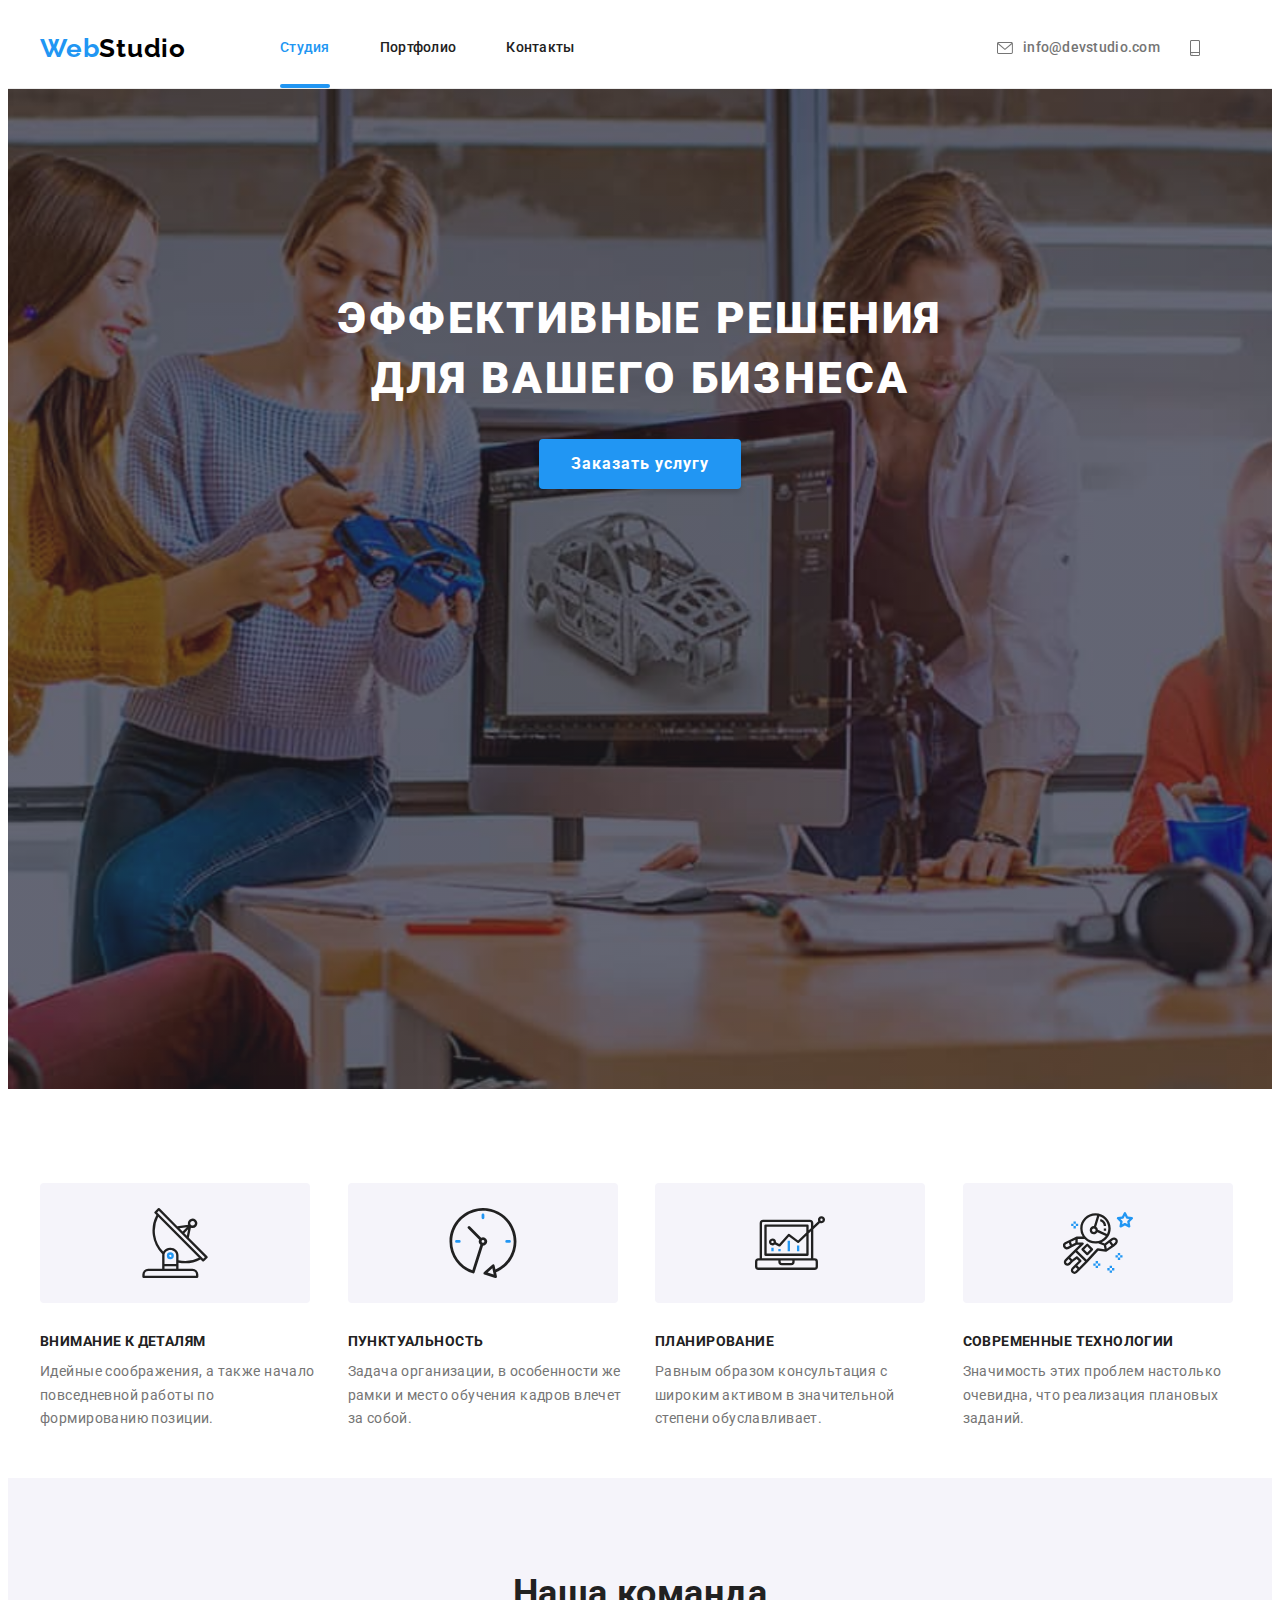
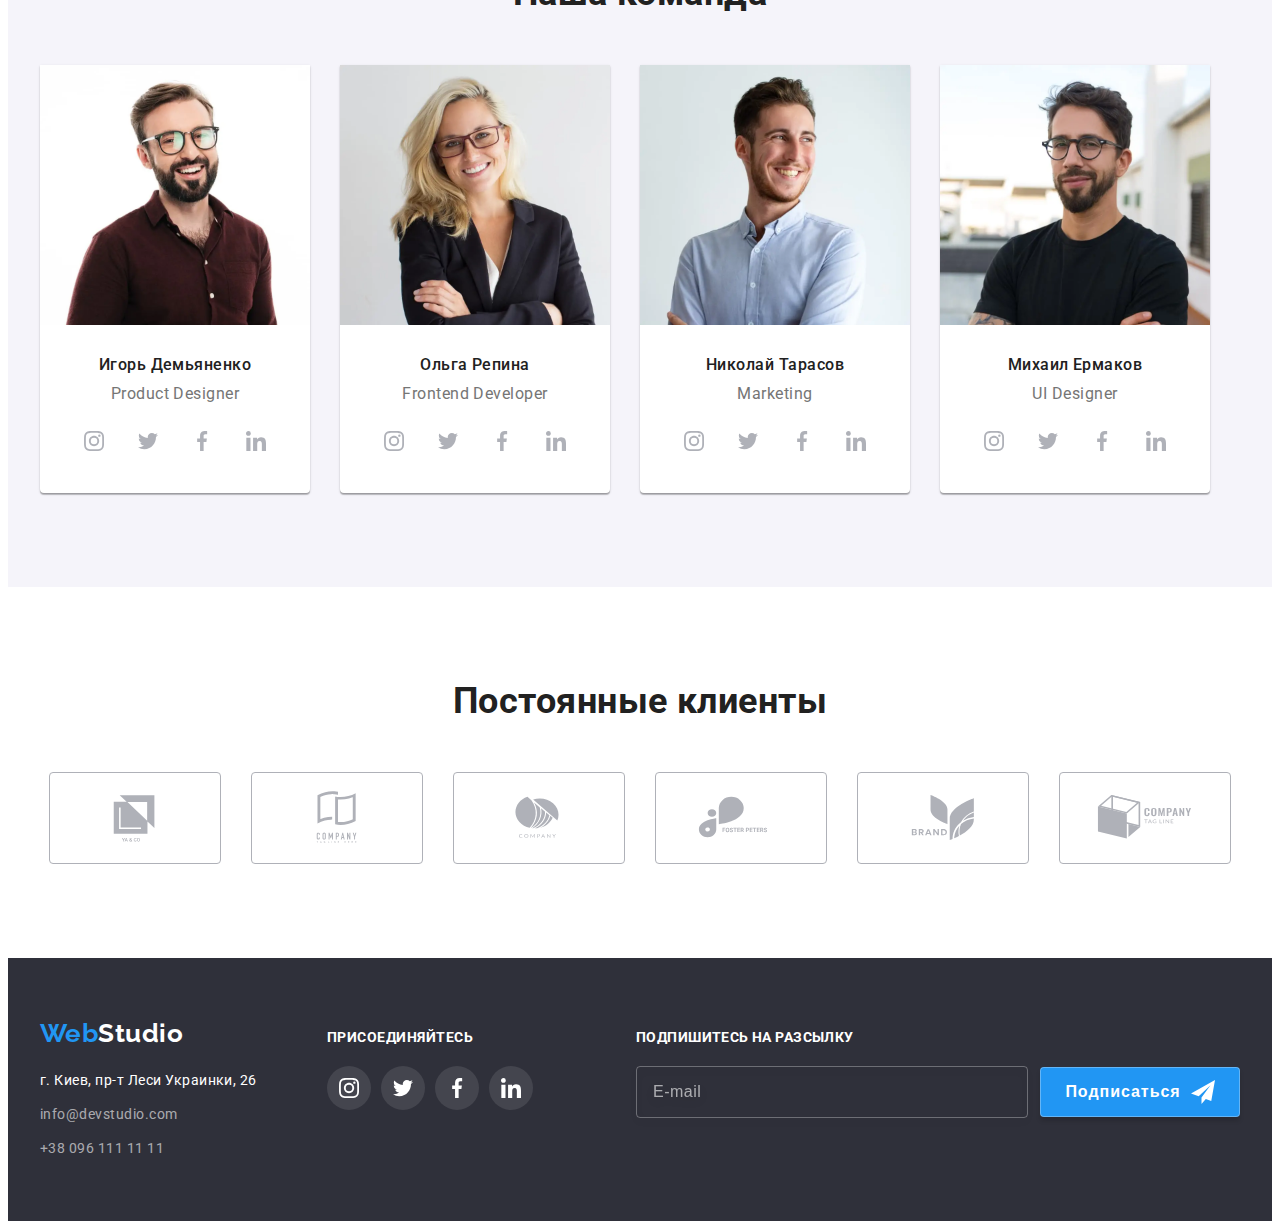
==== commit c6cd7e94: "completed" ====
--- a/index.html
+++ b/index.html
@@ -25,55 +25,79 @@
   </head>
 
   <body>
-
     <header class="header">
       <div class="container header__container">
         <a lang="en" href="./index.html" class="logo header__logo"
           ><span class="logo-color">Web</span>Studio</a
         >
-        <nav class="header__nav">
-          <ul class="list nav">
-            <li class="nav__item">
-              <a href="./index.html" class="nav__link no-decor nav__link--current-page">Студия
-                <div class="nav__line nav__line--current-page"></div>
-              </a>
-            </li>
-            <li class="nav__item">
-              <a href="./portfolio.html" class="nav__link no-decor">Портфолио
-                <div class="nav__line"></div>
-              </a>
-            </li>
-            <li class="nav__item"><a href="" class="nav__link no-decor">Контакты
-              <div class="nav__line"></div>
-            </a></li>
+        <div class="menu-container" data-menu>
+          <nav class="header__nav">
+            <ul class="list nav">
+              <li class="nav__item">
+                <a href="./index.html" class="nav__link no-decor nav__link--current-page"
+                  >Студия
+                  <div class="nav__line nav__line--current-page"></div>
+                </a>
+              </li>
+              <li class="nav__item">
+                <a href="./portfolio.html" class="nav__link no-decor"
+                  >Портфолио
+                  <div class="nav__line"></div>
+                </a>
+              </li>
+              <li class="nav__item">
+                <a href="" class="nav__link no-decor"
+                  >Контакты
+                  <div class="nav__line"></div>
+                </a>
+              </li>
+            </ul>
+          </nav>
+          <ul class="contacts list">
+            <li class="contacts__item">
+              <a href="mail:info@devstudio.com" class="contacts__link contacts__link--low-size no-decor">
+                <svg class="contacts__icon" width="16" height="12">
+                  <use href="./images/icons.svg#mail"></use></svg>info@devstudio.com</a
+              >
+            </li>
+            <li class="contacts__item">
+              <a href="tel:+380961111111" class="contacts__link no-decor">
+                <svg class="contacts__icon" width="10" height="16">
+                  <use href="./images/icons.svg#smartphone"></use></svg>
+            </li>
           </ul>
-        </nav>
-        <ul class="contacts list">
-          <li class="contacts__item">
-            <a href="mail:info@devstudio.com" class="contacts__link no-decor">
-              <svg class="contacts__icon" width="16" height="12"><use href="./images/icons.svg#mail"></use></svg>info@devstudio.com</a>
-          </li>
-          <li class="contacts__item">
-            <a href="tel:+380961111111" class="contacts__link no-decor">
-              <svg class="contacts__icon" width="10" height="16"><use href="./images/icons.svg#smartphone"></use></svg>+38 096 111 11 11</a>
-          </li>
-        </ul>
+          <ul class="list mobile-modal">
+            <li class="mobile-modal__item">
+              <a class="mobile-modal__link" href="">Instagram</a>
+            </li>
+            <li class="mobile-modal__item">
+              <a class="mobile-modal__link" href="">Twitter</a>
+            </li>
+            <li class="mobile-modal__item">
+              <a class="mobile-modal__link" href="">Facebook</a>
+            </li>
+            <li class="mobile-modal__item">
+              <a class="mobile-modal__link" href="">LinkedIn</a>
+            </li>
+          </ul>
+        </div>
+        <button class="header__btn" type="button" data-menu-button>
+          <svg width="40" height="40">
+            <use class="header__icon-open" href="./images/icons.svg#header_icon"></use>
+            <use class="header__icon-close" href="./images/icons.svg#menu-close"></use>
+          </svg>
+        </button>
       </div>
-      <button class="header__btn" type="button" data-menu-button>
-        <svg width="40" height="40">
-            <use class="header__icon-open" href="./images/icons.svg#header_icon"
-                aria-label="icon mobile menu open"></use>
-            <use class="header__icon-close" href="./images/icons.svg#header_icon"
-                aria-label="icon mobile menu close"></use>
-        </svg>
-    </button>
     </header>
 
     <main>
       <!-- Герой -->
       <section class="hero">
         <div class="container">
-          <h1 class="hero__title">Эффективные решения <br /> для вашего бизнеса</h1>
+          <h1 class="hero__title">
+            Эффективные решения <br />
+            для вашего бизнеса
+          </h1>
           <button data-modal-open type="button" class="hero__btn pointer">Заказать услугу</button>
         </div>
       </section>
@@ -84,7 +108,8 @@
           <ul class="features__list list">
             <li class="features__item">
               <div class="features__logo">
-                <svg width="70" height="70"><use href="./images/icons.svg#antenna"></use></svg></div>
+                <svg width="70" height="70"><use href="./images/icons.svg#antenna"></use></svg>
+              </div>
               <h3 class="feacheres__subtitle">Внимание к деталям</h3>
               <p class="feacheres__txt">
                 Идейные соображения, а также начало повседневной работы по формированию позиции.
@@ -92,7 +117,8 @@
             </li>
             <li class="features__item">
               <div class="features__logo">
-                <svg width="70" height="70"><use href="./images/icons.svg#clock"></use></svg></div>
+                <svg width="70" height="70"><use href="./images/icons.svg#clock"></use></svg>
+              </div>
               <h3 class="feacheres__subtitle">Пунктуальность</h3>
               <p class="feacheres__txt">
                 Задача организации, в особенности же рамки и место обучения кадров влечет за собой.
@@ -100,7 +126,8 @@
             </li>
             <li class="features__item">
               <div class="features__logo">
-                <svg width="70" height="70"><use href="./images/icons.svg#diagram"></use></svg></div>
+                <svg width="70" height="70"><use href="./images/icons.svg#diagram"></use></svg>
+              </div>
               <h3 class="feacheres__subtitle">Планирование</h3>
               <p class="feacheres__txt">
                 Равным образом консультация с широким активом в значительной степени обуславливает.
@@ -108,7 +135,8 @@
             </li>
             <li class="features__item">
               <div class="features__logo">
-                <svg width="70" height="70"><use href="./images/icons.svg#astronaut"></use></svg></div>
+                <svg width="70" height="70"><use href="./images/icons.svg#astronaut"></use></svg>
+              </div>
               <h3 class="feacheres__subtitle">Современные технологии</h3>
               <p class="feacheres__txt">
                 Значимость этих проблем настолько очевидна, что реализация плановых заданий.
@@ -118,27 +146,45 @@
         </div>
       </section>
       <!-- Чем мы занимаемся -->
-      
+
       <section class="works">
         <div class="container">
           <h2 class="works__title">Чем мы занимаемся</h2>
           <ul class="list works__list">
             <li class="works__item">
-              <img src="./images/studio/photo1.jpg" alt="Клава+планшет" width="370" height="294" class="works__img"/>
+              <img
+                src="./images/studio/photo1.jpg"
+                alt="Клава+планшет"
+                width="370"
+                height="294"
+                class="works__img"
+              />
               <div class="works__subtitle">Десктопные приложения</div>
             </li>
             <li class="works__item">
-              <img src="./images/studio/photo2.jpg" alt="ноут с мобилой" width="370" height="294" class="works__img" />
+              <img
+                src="./images/studio/photo2.jpg"
+                alt="ноут с мобилой"
+                width="370"
+                height="294"
+                class="works__img"
+              />
               <div class="works__subtitle">Мобильные приложения</div>
             </li>
             <li class="works__item">
-              <img src="./images/studio/photo3.jpg" alt="планшет" width="370" height="294" class="works__img" />
+              <img
+                src="./images/studio/photo3.jpg"
+                alt="планшет"
+                width="370"
+                height="294"
+                class="works__img"
+              />
               <div class="works__subtitle">Дизайнерские решения</div>
             </li>
           </ul>
         </div>
       </section>
-      
+
       <!-- Наша команда -->
       <section class="team">
         <div class="container">
@@ -146,49 +192,77 @@
           <ul class="list team__list">
             <li class="team__item">
               <picture>
-                <source srcset="
-        ./images/team/desktop/igor-demyanenko-desktop@1x.webp 1x,
-        ./images/team/desktop/igor-demyanenko-desktop@2x.webp 2x,
-        ./images/team/desktop/igor-demyanenko-desktop@3x.webp 3x
-      " media="(min-width: 1200px)" type="image/webp" />
-                <source srcset="
-        ./images/team/desktop/igor-demyanenko-desktop@1x.jpg 1x,
-        ./images/team/desktop/igor-demyanenko-desktop@2x.jpg 2x,
-        ./images/team/desktop/igor-demyanenko-desktop@3x.jpg 3x
-      " media="(min-width: 1200px)" />
-
-                <source srcset="
-        ./images/team/table/igor-demyanenko-table@1x.webp 1x,
-        ./images/team/table/igor-demyanenko-table@2x.webp 2x,
-        ./images/team/table/igor-demyanenko-table@3x.webp 3x
-      " media="(min-width: 768px)" type="image/webp" />
-                <source srcset="
-        ./images/team/table/igor-demyanenko-table@1x.jpg 1x,
-        ./images/team/table/igor-demyanenko-table@2x.jpg 2x,
-        ./images/team/table/igor-demyanenko-table@3x.jpg 3x
-      " media="(min-width: 768px)" />
-
-                <source srcset="
-        ./images/team/mobile/igor-demyanenko-mobile@1x.webp 1x,
-        ./images/team/mobile/igor-demyanenko-mobile@2x.webp 2x,
-        ./images/team/mobile/igor-demyanenko-mobile@3x.webp 3x
-      " media="(max-width: 767px)" type="image/webp" />
-                <source srcset="
-        ./images/team/mobile/igor-demyanenko-mobile@1x.jpg 1x,
-        ./images/team/mobile/igor-demyanenko-mobile@2x.jpg 2x,
-        ./images/team/mobile/igor-demyanenko-mobile@3x.jpg 3x
-      " media="(max-width: 767px)" />
-
-                <img class="img team__img" src="./images/team/mobile/igor-demyanenko-mobile@1x.jpg"
-                    alt="photo by Igor Demyanenko" width="450" height="460" />
-            </picture>
+                <source
+                  srcset="
+                    ./images/team/desktop/igor-demyanenko-desktop@1x.webp 1x,
+                    ./images/team/desktop/igor-demyanenko-desktop@2x.webp 2x,
+                    ./images/team/desktop/igor-demyanenko-desktop@3x.webp 3x
+                  "
+                  media="(min-width: 1200px)"
+                  type="image/webp"
+                />
+                <source
+                  srcset="
+                    ./images/team/desktop/igor-demyanenko-desktop@1x.jpg 1x,
+                    ./images/team/desktop/igor-demyanenko-desktop@2x.jpg 2x,
+                    ./images/team/desktop/igor-demyanenko-desktop@3x.jpg 3x
+                  "
+                  media="(min-width: 1200px)"
+                />
+
+                <source
+                  srcset="
+                    ./images/team/table/igor-demyanenko-table@1x.webp 1x,
+                    ./images/team/table/igor-demyanenko-table@2x.webp 2x,
+                    ./images/team/table/igor-demyanenko-table@3x.webp 3x
+                  "
+                  media="(min-width: 768px)"
+                  type="image/webp"
+                />
+                <source
+                  srcset="
+                    ./images/team/table/igor-demyanenko-table@1x.jpg 1x,
+                    ./images/team/table/igor-demyanenko-table@2x.jpg 2x,
+                    ./images/team/table/igor-demyanenko-table@3x.jpg 3x
+                  "
+                  media="(min-width: 768px)"
+                />
+
+                <source
+                  srcset="
+                    ./images/team/mobile/igor-demyanenko-mobile@1x.webp 1x,
+                    ./images/team/mobile/igor-demyanenko-mobile@2x.webp 2x,
+                    ./images/team/mobile/igor-demyanenko-mobile@3x.webp 3x
+                  "
+                  media="(max-width: 767px)"
+                  type="image/webp"
+                />
+                <source
+                  srcset="
+                    ./images/team/mobile/igor-demyanenko-mobile@1x.jpg 1x,
+                    ./images/team/mobile/igor-demyanenko-mobile@2x.jpg 2x,
+                    ./images/team/mobile/igor-demyanenko-mobile@3x.jpg 3x
+                  "
+                  media="(max-width: 767px)"
+                />
+
+                <img
+                  class="img team__img"
+                  src="./images/team/mobile/igor-demyanenko-mobile@1x.jpg"
+                  alt="photo by Igor Demyanenko"
+                  width="450"
+                  height="460"
+                />
+              </picture>
               <div class="team__card">
                 <h3 class="team__name">Игорь Демьяненко</h3>
                 <p class="team__prof">Product Designer</p>
                 <ul class="team__sosial-list list">
                   <li>
                     <a href="" class="team__sosial-link" aria-label="instagram">
-                      <svg width="20" height="20"><use href="./images/icons.svg#instagram"></use></svg>
+                      <svg width="20" height="20">
+                        <use href="./images/icons.svg#instagram"></use>
+                      </svg>
                     </a>
                   </li>
                   <li>
@@ -197,197 +271,300 @@
                   </li>
                   <li>
                     <a href="" class="team__sosial-link" aria-label="facebook">
-                      <svg width="20" height="20"><use href="./images/icons.svg#facebook"></use></svg></a>
+                      <svg width="20" height="20">
+                        <use href="./images/icons.svg#facebook"></use></svg
+                    ></a>
                   </li>
                   <li>
                     <a href="" class="team__sosial-link" aria-label="linkedin">
-                      <svg width="20" height="20"><use href="./images/icons.svg#linkedin"></use></svg></a>
+                      <svg width="20" height="20">
+                        <use href="./images/icons.svg#linkedin"></use></svg
+                    ></a>
                   </li>
                 </ul>
               </div>
             </li>
             <li class="team__item">
               <picture>
-                <source srcset="
-        ./images/team/desktop/olga-repina-desktop@1x.webp 1x,
-        ./images/team/desktop/olga-repina-desktop@2x.webp 2x,
-        ./images/team/desktop/olga-repina-desktop@3x.webp 3x
-      " media="(min-width: 1200px)" type="image/webp" />
-                <source srcset="
-        ./images/team/desktop/olga-repina-desktop@1x.jpg 1x,
-        ./images/team/desktop/olga-repina-desktop@2x.jpg 2x,
-        ./images/team/desktop/olga-repina-desktop@3x.jpg 3x
-      " media="(min-width: 1200px)" />
-
-                <source srcset="
-        ./images/team/table/olga-repina-table@1x.webp 1x,
-        ./images/team/table/olga-repina-table@2x.webp 2x,
-        ./images/team/table/olga-repina-table@3x.webp 3x
-      " media="(min-width: 768px)" type="image/webp" />
-                <source srcset="
-        ./images/team/table/olga-repina-table@1x.jpg 1x,
-        ./images/team/table/olga-repina-table@2x.jpg 2x,
-        ./images/team/table/olga-repina-table@3x.jpg 3x
-      " media="(min-width: 768px)" />
-
-                <source srcset="
-        ./images/team/mobile/olga-repina-mobile@1x.webp 1x,
-        ./images/team/mobile/olga-repina-mobile@2x.webp 2x,
-        ./images/team/mobile/olga-repina-mobile@3x.webp 3x
-      " media="(max-width: 767px)" type="image/webp" />
-                <source srcset="
-        ./images/team/mobile/olga-repina-mobile@1x.jpg 1x,
-        ./images/team/mobile/olga-repina-mobile@2x.jpg 2x,
-        ./images/team/mobile/olga-repina-mobile@3x.jpg 3x
-      " media="(max-width: 767px)" />
-
-                <img class="img team__img" src="./images/team/mobile/olga-repina-mobile@1x.jpg"
-                    alt="photo by Olga Repina" width="450" height="460" />
-            </picture>
+                <source
+                  srcset="
+                    ./images/team/desktop/olga-repina-desktop@1x.webp 1x,
+                    ./images/team/desktop/olga-repina-desktop@2x.webp 2x,
+                    ./images/team/desktop/olga-repina-desktop@3x.webp 3x
+                  "
+                  media="(min-width: 1200px)"
+                  type="image/webp"
+                />
+                <source
+                  srcset="
+                    ./images/team/desktop/olga-repina-desktop@1x.jpg 1x,
+                    ./images/team/desktop/olga-repina-desktop@2x.jpg 2x,
+                    ./images/team/desktop/olga-repina-desktop@3x.jpg 3x
+                  "
+                  media="(min-width: 1200px)"
+                />
+
+                <source
+                  srcset="
+                    ./images/team/table/olga-repina-table@1x.webp 1x,
+                    ./images/team/table/olga-repina-table@2x.webp 2x,
+                    ./images/team/table/olga-repina-table@3x.webp 3x
+                  "
+                  media="(min-width: 768px)"
+                  type="image/webp"
+                />
+                <source
+                  srcset="
+                    ./images/team/table/olga-repina-table@1x.jpg 1x,
+                    ./images/team/table/olga-repina-table@2x.jpg 2x,
+                    ./images/team/table/olga-repina-table@3x.jpg 3x
+                  "
+                  media="(min-width: 768px)"
+                />
+
+                <source
+                  srcset="
+                    ./images/team/mobile/olga-repina-mobile@1x.webp 1x,
+                    ./images/team/mobile/olga-repina-mobile@2x.webp 2x,
+                    ./images/team/mobile/olga-repina-mobile@3x.webp 3x
+                  "
+                  media="(max-width: 767px)"
+                  type="image/webp"
+                />
+                <source
+                  srcset="
+                    ./images/team/mobile/olga-repina-mobile@1x.jpg 1x,
+                    ./images/team/mobile/olga-repina-mobile@2x.jpg 2x,
+                    ./images/team/mobile/olga-repina-mobile@3x.jpg 3x
+                  "
+                  media="(max-width: 767px)"
+                />
+
+                <img
+                  class="img team__img"
+                  src="./images/team/mobile/olga-repina-mobile@1x.jpg"
+                  alt="photo by Olga Repina"
+                  width="450"
+                  height="460"
+                />
+              </picture>
               <div class="team__card">
                 <h3 class="team__name">Ольга Репина</h3>
                 <p class="team__prof">Frontend Developer</p>
                 <ul class="team__sosial-list list">
                   <li>
                     <a href="" class="team__sosial-link" aria-label="instagram">
-                      <svg width="20" height="20"><use href="./images/icons.svg#instagram"></use></svg>
+                      <svg width="20" height="20">
+                        <use href="./images/icons.svg#instagram"></use>
+                      </svg>
                     </a>
                   </li>
                   <li>
                     <a href="" class="team__sosial-link" aria-label="twitter">
-                      <svg width="20" height="20"><use href="./images/icons.svg#twitter"></use></svg></a>
+                      <svg width="20" height="20"><use href="./images/icons.svg#twitter"></use></svg
+                    ></a>
                   </li>
                   <li>
                     <a href="" class="team__sosial-link" aria-label="facebook">
-                      <svg width="20" height="20"><use href="./images/icons.svg#facebook"></use></svg></a>
+                      <svg width="20" height="20">
+                        <use href="./images/icons.svg#facebook"></use></svg
+                    ></a>
                   </li>
                   <li>
                     <a href="" class="team__sosial-link" aria-label="linkedin">
-                      <svg width="20" height="20"><use href="./images/icons.svg#linkedin"></use></svg></a>
+                      <svg width="20" height="20">
+                        <use href="./images/icons.svg#linkedin"></use></svg
+                    ></a>
                   </li>
                 </ul>
               </div>
             </li>
             <li class="team__item">
               <picture>
-                <source srcset="
-        ./images/team/desktop/nikolai-tarasov-desktop@1x.webp 1x,
-        ./images/team/desktop/nikolai-tarasov-desktop@2x.webp 2x,
-        ./images/team/desktop/nikolai-tarasov-desktop@3x.webp 3x
-      " media="(min-width: 1200px)" type="image/webp" />
-                <source srcset="
-        ./images/team/desktop/nikolai-tarasov-desktop@1x.jpg 1x,
-        ./images/team/desktop/nikolai-tarasov-desktop@2x.jpg 2x,
-        ./images/team/desktop/nikolai-tarasov-desktop@3x.jpg 3x
-      " media="(min-width: 1200px)" />
-
-                <source srcset="
-        ./images/team/table/nikolai-tarasov-table@1x.webp 1x,
-        ./images/team/table/nikolai-tarasov-table@2x.webp 2x,
-        ./images/team/table/nikolai-tarasov-table@3x.webp 3x
-      " media="(min-width: 768px)" type="image/webp" />
-                <source srcset="
-        ./images/team/table/nikolai-tarasov-table@1x.jpg 1x,
-        ./images/team/table/nikolai-tarasov-table@2x.jpg 2x,
-        ./images/team/table/nikolai-tarasov-table@3x.jpg 3x
-      " media="(min-width: 768px)" />
-
-                <source srcset="
-        ./images/team/mobile/nikolai-tarasov-mobile@1x.webp 1x,
-        ./images/team/mobile/nikolai-tarasov-mobile@2x.webp 2x,
-        ./images/team/mobile/nikolai-tarasov-mobile@3x.webp 3x
-      " media="(max-width: 767px)" type="image/webp" />
-                <source srcset="
-        ./images/team/mobile/nikolai-tarasov-mobile@1x.jpg 1x,
-        ./images/team/mobile/nikolai-tarasov-mobile@2x.jpg 2x,
-        ./images/team/mobile/nikolai-tarasov-mobile@3x.jpg 3x
-      " media="(max-width: 767px)" />
-
-                <img class="img team__img" src="./images/team/mobile/nikolai-tarasov-mobile@1x.jpg"
-                    alt="photo by Nikolai Tarasov" width="450" height="460" />
-            </picture>
+                <source
+                  srcset="
+                    ./images/team/desktop/nikolai-tarasov-desktop@1x.webp 1x,
+                    ./images/team/desktop/nikolai-tarasov-desktop@2x.webp 2x,
+                    ./images/team/desktop/nikolai-tarasov-desktop@3x.webp 3x
+                  "
+                  media="(min-width: 1200px)"
+                  type="image/webp"
+                />
+                <source
+                  srcset="
+                    ./images/team/desktop/nikolai-tarasov-desktop@1x.jpg 1x,
+                    ./images/team/desktop/nikolai-tarasov-desktop@2x.jpg 2x,
+                    ./images/team/desktop/nikolai-tarasov-desktop@3x.jpg 3x
+                  "
+                  media="(min-width: 1200px)"
+                />
+
+                <source
+                  srcset="
+                    ./images/team/table/nikolai-tarasov-table@1x.webp 1x,
+                    ./images/team/table/nikolai-tarasov-table@2x.webp 2x,
+                    ./images/team/table/nikolai-tarasov-table@3x.webp 3x
+                  "
+                  media="(min-width: 768px)"
+                  type="image/webp"
+                />
+                <source
+                  srcset="
+                    ./images/team/table/nikolai-tarasov-table@1x.jpg 1x,
+                    ./images/team/table/nikolai-tarasov-table@2x.jpg 2x,
+                    ./images/team/table/nikolai-tarasov-table@3x.jpg 3x
+                  "
+                  media="(min-width: 768px)"
+                />
+
+                <source
+                  srcset="
+                    ./images/team/mobile/nikolai-tarasov-mobile@1x.webp 1x,
+                    ./images/team/mobile/nikolai-tarasov-mobile@2x.webp 2x,
+                    ./images/team/mobile/nikolai-tarasov-mobile@3x.webp 3x
+                  "
+                  media="(max-width: 767px)"
+                  type="image/webp"
+                />
+                <source
+                  srcset="
+                    ./images/team/mobile/nikolai-tarasov-mobile@1x.jpg 1x,
+                    ./images/team/mobile/nikolai-tarasov-mobile@2x.jpg 2x,
+                    ./images/team/mobile/nikolai-tarasov-mobile@3x.jpg 3x
+                  "
+                  media="(max-width: 767px)"
+                />
+
+                <img
+                  class="img team__img"
+                  src="./images/team/mobile/nikolai-tarasov-mobile@1x.jpg"
+                  alt="photo by Nikolai Tarasov"
+                  width="450"
+                  height="460"
+                />
+              </picture>
               <div class="team__card">
                 <h3 class="team__name">Николай Тарасов</h3>
                 <p class="team__prof">Marketing</p>
                 <ul class="team__sosial-list list">
                   <li>
                     <a href="" class="team__sosial-link" aria-label="instagram">
-                      <svg width="20" height="20"><use href="./images/icons.svg#instagram"></use></svg>
+                      <svg width="20" height="20">
+                        <use href="./images/icons.svg#instagram"></use>
+                      </svg>
                     </a>
                   </li>
                   <li>
                     <a href="" class="team__sosial-link" aria-label="twitter">
-                      <svg width="20" height="20"><use href="./images/icons.svg#twitter"></use></svg></a>
+                      <svg width="20" height="20"><use href="./images/icons.svg#twitter"></use></svg
+                    ></a>
                   </li>
                   <li>
                     <a href="" class="team__sosial-link" aria-label="facebook">
-                      <svg width="20" height="20"><use href="./images/icons.svg#facebook"></use></svg></a>
+                      <svg width="20" height="20">
+                        <use href="./images/icons.svg#facebook"></use></svg
+                    ></a>
                   </li>
                   <li>
                     <a href="" class="team__sosial-link" aria-label="linkedin">
-                      <svg width="20" height="20"><use href="./images/icons.svg#linkedin"></use></svg></a>
+                      <svg width="20" height="20">
+                        <use href="./images/icons.svg#linkedin"></use></svg
+                    ></a>
                   </li>
                 </ul>
               </div>
             </li>
             <li class="team__item">
               <picture>
-                <source srcset="
-        ./images/team/desktop/mikhail-ermakov-desktop@1x.webp 1x,
-        ./images/team/desktop/mikhail-ermakov-desktop@2x.webp 2x,
-        ./images/team/desktop/mikhail-ermakov-desktop@3x.webp 3x
-      " media="(min-width: 1200px)" type="image/webp" />
-                <source srcset="
-        ./images/team/desktop/mikhail-ermakov-desktop@1x.jpg 1x,
-        ./images/team/desktop/mikhail-ermakov-desktop@2x.jpg 2x,
-        ./images/team/desktop/mikhail-ermakov-desktop@3x.jpg 3x
-      " media="(min-width: 1200px)" />
-
-                <source srcset="
-        ./images/team/table/mikhail-ermakov-table@1x.webp 1x,
-        ./images/team/table/mikhail-ermakov-table@2x.webp 2x,
-        ./images/team/table/mikhail-ermakov-table@3x.webp 3x
-      " media="(min-width: 768px)" type="image/webp" />
-                <source srcset="
-        ./images/team/table/mikhail-ermakov-table@1x.jpg 1x,
-        ./images/team/table/mikhail-ermakov-table@2x.jpg 2x,
-        ./images/team/table/mikhail-ermakov-table@3x.jpg 3x
-      " media="(min-width: 768px)" />
-
-                <source srcset="
-        ./images/team/mobile/mikhail-ermakov-mobile@1x.webp 1x,
-        ./images/team/mobile/mikhail-ermakov-mobile@2x.webp 2x,
-        ./images/team/mobile/mikhail-ermakov-mobile@3x.webp 3x
-      " media="(max-width: 767px)" type="image/webp" />
-                <source srcset="
-        ./images/team/mobile/mikhail-ermakov-mobile@1x.jpg 1x,
-        ./images/team/mobile/mikhail-ermakov-mobile@2x.jpg 2x,
-        ./images/team/mobile/mikhail-ermakov-mobile@3x.jpg 3x
-      " media="(max-width: 767px)" />
-
-                <img class="img team__img" src="./images/team/mobile/mikhail-ermakov-mobile@1x.jpg"
-                    alt="photo by Mikhail Ermakov" width="450" height="460" />
-            </picture>
+                <source
+                  srcset="
+                    ./images/team/desktop/mikhail-ermakov-desktop@1x.webp 1x,
+                    ./images/team/desktop/mikhail-ermakov-desktop@2x.webp 2x,
+                    ./images/team/desktop/mikhail-ermakov-desktop@3x.webp 3x
+                  "
+                  media="(min-width: 1200px)"
+                  type="image/webp"
+                />
+                <source
+                  srcset="
+                    ./images/team/desktop/mikhail-ermakov-desktop@1x.jpg 1x,
+                    ./images/team/desktop/mikhail-ermakov-desktop@2x.jpg 2x,
+                    ./images/team/desktop/mikhail-ermakov-desktop@3x.jpg 3x
+                  "
+                  media="(min-width: 1200px)"
+                />
+
+                <source
+                  srcset="
+                    ./images/team/table/mikhail-ermakov-table@1x.webp 1x,
+                    ./images/team/table/mikhail-ermakov-table@2x.webp 2x,
+                    ./images/team/table/mikhail-ermakov-table@3x.webp 3x
+                  "
+                  media="(min-width: 768px)"
+                  type="image/webp"
+                />
+                <source
+                  srcset="
+                    ./images/team/table/mikhail-ermakov-table@1x.jpg 1x,
+                    ./images/team/table/mikhail-ermakov-table@2x.jpg 2x,
+                    ./images/team/table/mikhail-ermakov-table@3x.jpg 3x
+                  "
+                  media="(min-width: 768px)"
+                />
+
+                <source
+                  srcset="
+                    ./images/team/mobile/mikhail-ermakov-mobile@1x.webp 1x,
+                    ./images/team/mobile/mikhail-ermakov-mobile@2x.webp 2x,
+                    ./images/team/mobile/mikhail-ermakov-mobile@3x.webp 3x
+                  "
+                  media="(max-width: 767px)"
+                  type="image/webp"
+                />
+                <source
+                  srcset="
+                    ./images/team/mobile/mikhail-ermakov-mobile@1x.jpg 1x,
+                    ./images/team/mobile/mikhail-ermakov-mobile@2x.jpg 2x,
+                    ./images/team/mobile/mikhail-ermakov-mobile@3x.jpg 3x
+                  "
+                  media="(max-width: 767px)"
+                />
+
+                <img
+                  class="img team__img"
+                  src="./images/team/mobile/mikhail-ermakov-mobile@1x.jpg"
+                  alt="photo by Mikhail Ermakov"
+                  width="450"
+                  height="460"
+                />
+              </picture>
               <div class="team__card">
                 <h3 class="team__name">Михаил Ермаков</h3>
                 <p class="team__prof">UI Designer</p>
                 <ul class="team__sosial-list list">
                   <li>
                     <a href="" class="team__sosial-link" aria-label="instagram">
-                      <svg width="20" height="20"><use href="./images/icons.svg#instagram"></use></svg>
+                      <svg width="20" height="20">
+                        <use href="./images/icons.svg#instagram"></use>
+                      </svg>
                     </a>
                   </li>
                   <li>
                     <a href="" class="team__sosial-link" aria-label="twitter">
-                      <svg width="20" height="20"><use href="./images/icons.svg#twitter"></use></svg></a>
+                      <svg width="20" height="20"><use href="./images/icons.svg#twitter"></use></svg
+                    ></a>
                   </li>
                   <li>
                     <a href="" class="team__sosial-link" aria-label="facebook">
-                      <svg width="20" height="20"><use href="./images/icons.svg#facebook"></use></svg></a>
+                      <svg width="20" height="20">
+                        <use href="./images/icons.svg#facebook"></use></svg
+                    ></a>
                   </li>
                   <li>
                     <a href="" class="team__sosial-link" aria-label="linkedin">
-                      <svg width="20" height="20"><use href="./images/icons.svg#linkedin"></use></svg></a>
+                      <svg width="20" height="20">
+                        <use href="./images/icons.svg#linkedin"></use></svg
+                    ></a>
                   </li>
                 </ul>
               </div>
@@ -402,102 +579,176 @@
         <div class="container">
           <h2 class="customers__title">Постоянные клиенты</h2>
           <ul class="customers__list list">
-            <li class="customers__item"><a href="" class="customers__link"><svg width="106" height="60"><use href="./images/icons.svg#Logo"></use></svg></a></li>
-            <li class="customers__item"><a href="" class="customers__link"><svg width="106" height="60"><use href="./images/icons.svg#Logo-1"></use></svg></a></li>
-            <li class="customers__item"><a href="" class="customers__link"><svg width="106" height="60"><use href="./images/icons.svg#Logo-2"></use></svg></a></li>
-            <li class="customers__item"><a href="" class="customers__link"><svg width="106" height="60"><use href="./images/icons.svg#Logo-3"></use></svg></a></li>
-            <li class="customers__item"><a href="" class="customers__link"><svg width="106" height="60"><use href="./images/icons.svg#Logo-4"></use></svg></a></li>
-            <li class="customers__item"><a href="" class="customers__link"><svg width="106" height="60"><use href="./images/icons.svg#Logo-6"></use></svg></a></li>
+            <li class="customers__item">
+              <a href="" class="customers__link"
+                ><svg width="106" height="60"><use href="./images/icons.svg#Logo"></use></svg
+              ></a>
+            </li>
+            <li class="customers__item">
+              <a href="" class="customers__link"
+                ><svg width="106" height="60"><use href="./images/icons.svg#Logo-1"></use></svg
+              ></a>
+            </li>
+            <li class="customers__item">
+              <a href="" class="customers__link"
+                ><svg width="106" height="60"><use href="./images/icons.svg#Logo-2"></use></svg
+              ></a>
+            </li>
+            <li class="customers__item">
+              <a href="" class="customers__link"
+                ><svg width="106" height="60"><use href="./images/icons.svg#Logo-3"></use></svg
+              ></a>
+            </li>
+            <li class="customers__item">
+              <a href="" class="customers__link"
+                ><svg width="106" height="60"><use href="./images/icons.svg#Logo-4"></use></svg
+              ></a>
+            </li>
+            <li class="customers__item">
+              <a href="" class="customers__link"
+                ><svg width="106" height="60"><use href="./images/icons.svg#Logo-6"></use></svg
+              ></a>
+            </li>
           </ul>
         </div>
       </section>
     </main>
 
     <!-- footer -->
-    
+
     <footer class="footer">
       <div class="container footer__container">
         <div class="footer__box">
-        <div class="footer__contacts">
-        <a lang="en" href="./index.html" class="logo footer__logo--mg"
-          ><span class="logo-color">Web</span><span class="footer__logo--color">Studio</span></a
-        >
-        <address>
-          <ul class="list">
-            <li class="footer__list">
-              <a
-                href="https://goo.gl/maps/fyhnr9jKTHNJ7W2t6"
-                target="_blank"
-                rel="noopener noreferrer"
-                class="footer__address"
-                >г. Киев, пр-т Леси Украинки, 26</a
-              >
-            </li>
-            <li class="footer__list">
-              <a href="mail:info@devstudio.com" class="footer__item">info@devstudio.com</a>
-            </li>
-            <li class="footer__list">
-              <a href="tel:+380961111111" class="footer__item">+38 096 111 11 11</a>
-            </li>
-          </ul>
-        </address>
+          <div class="footer__contacts">
+            <a lang="en" href="./index.html" class="logo footer__logo--mg"
+              ><span class="logo-color">Web</span><span class="footer__logo--color">Studio</span></a
+            >
+            <address>
+              <ul class="list">
+                <li class="footer__list">
+                  <a
+                    href="https://goo.gl/maps/fyhnr9jKTHNJ7W2t6"
+                    target="_blank"
+                    rel="noopener noreferrer"
+                    class="footer__address"
+                    >г. Киев, пр-т Леси Украинки, 26</a
+                  >
+                </li>
+                <li class="footer__list">
+                  <a href="mail:info@devstudio.com" class="footer__item">info@devstudio.com</a>
+                </li>
+                <li class="footer__list">
+                  <a href="tel:+380961111111" class="footer__item">+38 096 111 11 11</a>
+                </li>
+              </ul>
+            </address>
+          </div>
+          <div class="footer-socials">
+            <h2 class="footer-sosials__title">присоединяйтесь</h2>
+            <ul class="list footer-sosials__list">
+              <li class="footer-sosials__item">
+                <a href="" class="footer-sosial__icon" aria-label="instagram"
+                  ><svg width="20" height="20"><use href="./images/icons.svg#instagram"></use></svg
+                ></a>
+              </li>
+              <li class="footer-sosials__item">
+                <a href="" class="footer-sosial__icon" aria-label="twitter"
+                  ><svg width="20" height="20"><use href="./images/icons.svg#twitter"></use></svg
+                ></a>
+              </li>
+              <li class="footer-sosials__item">
+                <a href="" class="footer-sosial__icon" aria-label="facebook"
+                  ><svg width="20" height="20"><use href="./images/icons.svg#facebook"></use></svg
+                ></a>
+              </li>
+              <li class="footer-sosials__item">
+                <a href="" class="footer-sosial__icon" aria-label="linkedin"
+                  ><svg width="20" height="20"><use href="./images/icons.svg#linkedin"></use></svg
+                ></a>
+              </li>
+            </ul>
+          </div>
         </div>
-        <div class="footer-socials">
-          <h2 class="footer-sosials__title">присоединяйтесь</h2>
-          <ul class="list footer-sosials__list">
-            <li class="footer-sosials__item"><a href="" class="footer-sosial__icon" aria-label="instagram"><svg width="20" height="20"><use href="./images/icons.svg#instagram"></use></svg></a></li>
-            <li class="footer-sosials__item"><a href="" class="footer-sosial__icon" aria-label="twitter"><svg width="20" height="20"><use href="./images/icons.svg#twitter"></use></svg></a></li>
-            <li class="footer-sosials__item"><a href="" class="footer-sosial__icon" aria-label="facebook"><svg width="20" height="20"><use href="./images/icons.svg#facebook"></use></svg></a></li>
-            <li class="footer-sosials__item"><a href="" class="footer-sosial__icon" aria-label="linkedin"><svg width="20" height="20"><use href="./images/icons.svg#linkedin"></use></svg></a></li>
-          </ul>
-        </div>
-        
-      </div>
         <form class="footer-sub">
-          <h2 class="footer-sub__title">Подпишитесь на разсылку</h2> 
+          <h2 class="footer-sub__title">Подпишитесь на разсылку</h2>
           <label class="footer-sub__label">
-            <input type="email" name="mail-input" placeholder="E-mail" class="footer-sub__input" required/>
-            <button type="submit" class="footer-sub__btn pointer"><span class="footer-sub__bt--txt-mg">Подписаться</span><svg width="24" height="24"><use href="./images/icons.svg#icon-send"></use></svg></button>
+            <input
+              type="email"
+              name="mail-input"
+              placeholder="E-mail"
+              class="footer-sub__input"
+              required
+            />
+            <button type="submit" class="footer-sub__btn pointer">
+              <span class="footer-sub__bt--txt-mg">Подписаться</span
+              ><svg width="24" height="24"><use href="./images/icons.svg#icon-send"></use></svg>
+            </button>
           </label>
         </form>
       </div>
     </footer>
-<!-- backdrop -->
+    <!-- backdrop -->
     <div class="backdrop is-hidden" data-modal>
       <div class="modal">
         <form class="form">
-        <h2 class="form__title">Оставьте свои данные, мы вам перезвоним</h2>
+          <h2 class="form__title">Оставьте свои данные, мы вам перезвоним</h2>
           <label class="form__label">
             <span class="form__input-title">Имя</span>
-            <input type="text" name="username" required minlength="3" class="form__input" required/>
-            <svg width="18" height="18" class="form__input-icon"><use href="./images/icons.svg#modal-name"></use></svg>
+            <input
+              type="text"
+              name="username"
+              required
+              minlength="3"
+              class="form__input"
+              required
+            />
+            <svg width="18" height="18" class="form__input-icon">
+              <use href="./images/icons.svg#modal-name"></use>
+            </svg>
           </label>
           <label class="form__label">
-            <span class="form__input-title">Телефон</span> 
-            <input type="tel" name="phone_number" class="form__input"/>
-            <svg width="18" height="18" class="form__input-icon"><use href="./images/icons.svg#modal-phone"></use></svg>
+            <span class="form__input-title">Телефон</span>
+            <input type="tel" name="phone_number" class="form__input" />
+            <svg width="18" height="18" class="form__input-icon">
+              <use href="./images/icons.svg#modal-phone"></use>
+            </svg>
           </label>
           <label class="form__label">
-            <span class="form__input-title">Почта</span> 
-            <input type="email" name="email" class="form__input"/>
-            <svg width="18" height="18" class="form__input-icon"><use href="./images/icons.svg#modal-mail"></use></svg>
+            <span class="form__input-title">Почта</span>
+            <input type="email" name="email" class="form__input" />
+            <svg width="18" height="18" class="form__input-icon">
+              <use href="./images/icons.svg#modal-mail"></use>
+            </svg>
           </label>
           <label class="form__label">
-            <span class="form__input-title">Комментарий</span> 
-            <textarea name="comment" rows="5" placeholder="Введите текст" class="form__comment"></textarea>
+            <span class="form__input-title">Комментарий</span>
+            <textarea
+              name="comment"
+              rows="5"
+              placeholder="Введите текст"
+              class="form__comment"
+            ></textarea>
           </label>
           <label class="form__checkbox">
-            <input type="checkbox" name="accept_massage" class="form__checkbox--hidden"/>
-            <span class="form__checkbox-icon"><svg width="16" height="15" class="form__checkbox-icon--hidden"><use href="./images/icons.svg#icon-check"></use></svg></span>
-            <span class="form__checkbox-txt">Соглашаюсь с рассылкой и принимаю <a href="" class="form__link--color">Условия договора</a></span>
+            <input type="checkbox" name="accept_massage" class="form__checkbox--hidden" />
+            <span class="form__checkbox-icon"
+              ><svg width="16" height="15" class="form__checkbox-icon--hidden">
+                <use href="./images/icons.svg#icon-check"></use></svg
+            ></span>
+            <span class="form__checkbox-txt"
+              >Соглашаюсь с рассылкой и принимаю
+              <a href="" class="form__link--color">Условия договора</a></span
+            >
           </label>
-          
-        
+
           <button type="submit" class="submit-btn pointer">Отправить</button>
         </form>
-        <button class="close-btn pointer" data-modal-close><svg width="11" height="11"><use href="./images/icons.svg#vector"></use></svg></button>
+        <button class="close-btn pointer" data-modal-close>
+          <svg width="11" height="11"><use href="./images/icons.svg#vector"></use></svg>
+        </button>
       </div>
     </div>
   </body>
   <script src="./js/modal.js"></script>
+  <script src="./js/mobile-menu.js"></script>
 </html>
--- a/css/main.min.css
+++ b/css/main.min.css
@@ -1 +1 @@
-:root{--primary-text-color: #212121;--title-text-color: #757575;--accent-color: #2196f3;--primary-white-color: #ffffff;--animation-time: 250ms cubic-bezier(0.4, 0, 0.2, 1)}body{font-family:"Roboto",sans-serif;background-color:var(--primary-white-color);color:var(--primary-text-color);letter-spacing:.03em;line-height:1.2}body.no-scroll{overflow:hidden}.container{padding-left:15px;padding-right:15px;margin:0 auto;width:100%}@media screen and (min-width: 480px){.container{width:480px}}@media screen and (min-width: 768px){.container{width:768px}}@media screen and (min-width: 1200px){.container{width:1200px}}h1,h2,h3,h4,h5,h6,p{margin:0}ul{margin:0;padding:0}.img{display:block;max-width:100%;height:auto}.list{list-style:none;margin:0;padding:0}.no-decor{text-decoration:none}.pointer{cursor:pointer}.header{position:relative;padding:10px 0;border-bottom:1px solid #ececec;font-weight:500;font-size:40px;line-height:1.17;letter-spacing:.02em}@media screen and (min-width: 768px){.header{padding:0}}.header__container{display:-webkit-box;display:-ms-flexbox;display:flex;-webkit-box-pack:justify;-ms-flex-pack:justify;justify-content:space-between;-webkit-box-align:center;-ms-flex-align:center;align-items:center}@media screen and (min-width: 768px){.header__logo{font-weight:700;font-size:24px;line-height:1.17;letter-spacing:.03em;margin-right:88px}}@media screen and (min-width: 1200px){.header__logo{font-size:26px;line-height:1.19;margin-right:94px}}.header__nav{-webkit-box-flex:2;-ms-flex-positive:2;flex-grow:2}.header__nav:not(:last-child){margin:0 0 32px 0}@media screen and (min-width: 768px){.header__nav{display:-webkit-box;display:-ms-flexbox;display:flex}.header__nav:not(:last-child){margin:0 50px 0 0}}.nav{display:none}.menu-container.is-open .nav{display:block}@media screen and (min-width: 780px){.nav{display:-webkit-inline-box;display:-ms-inline-flexbox;display:inline-flex;font-weight:500;font-size:14px;line-height:1.14;letter-spacing:.02em}}@media screen and (min-width: 1200px){.nav{display:-webkit-box;display:-ms-flexbox;display:flex}}.nav__item:not(:last-child){margin:0 0 32px 0}@media screen and (min-width: 768px){.nav__item{display:-webkit-box;display:-ms-flexbox;display:flex}.nav__item:not(:last-child){margin:0 50px 0 0}}.nav__link{position:relative;display:block;padding-top:32px;padding-bottom:32px;color:var(--primary-text-color);font-weight:500;font-size:14px;line-height:1.14;letter-spacing:.02em;-webkit-transition:var(--animation-time);transition:var(--animation-time)}.nav__link:hover,.nav__link:focus{color:var(--accent-color);fill:var(--accent-color)}.nav__link--current-page{color:var(--accent-color)}.nav__line{position:absolute;display:block;width:100%;height:4px;background-color:var(--accent-color);border-radius:2px;bottom:-1px;pointer-events:none;visibility:hidden;opacity:0;-webkit-transition:var(--animation-time);transition:var(--animation-time)}.nav__link:hover .nav__line,.nav__link:focus .nav__line,.nav__line--current-page{opacity:1;visibility:visible;pointer-events:initial}.contacts{display:none}@media screen and (min-width: 768px){.contacts{display:-webkit-box;display:-ms-flexbox;display:flex;-webkit-box-orient:vertical;-webkit-box-direction:normal;-ms-flex-direction:column;flex-direction:column}}@media screen and (min-width: 1200px){.contacts{-webkit-box-orient:horizontal;-webkit-box-direction:normal;-ms-flex-direction:row;flex-direction:row}}.contacts__link{line-height:1.17;color:var(--title-text-color);fill:#757575;-webkit-transition:var(--animation-time);transition:var(--animation-time)}.contacts__link:hover,.contacts__link:focus{color:var(--accent-color);fill:var(--accent-color)}@media screen and (min-width: 768px){.contacts__link{display:-webkit-box;display:-ms-flexbox;display:flex;-webkit-box-align:center;-ms-flex-align:center;align-items:center;font-size:12px;color:var(--title-text-color)}}@media screen and (min-width: 1200px){.contacts__link{font-weight:500;font-size:14px;line-height:1.14;letter-spacing:.02em}}@media screen and (min-width: 768px){.contacts__item:not(:last-child){margin:0 0 10px 0}}@media screen and (min-width: 1200px){.contacts__item:not(:last-child){margin:0 30px 0 0}}.contacts__icon{display:none}@media screen and (min-width: 780px){.contacts__icon{display:-webkit-inline-box;display:-ms-inline-flexbox;display:inline-flex;margin-right:8px}}@media screen and (min-width: 1200px){.contacts__icon{margin-right:10px}}.hero{padding:118px 0px;max-width:480px;height:400px;background-color:#2f303a;background-size:cover;background-position:center;background-repeat:no-repeat;text-align:center;margin:0 auto;background-image:-webkit-gradient(linear, left top, right top, from(rgba(47, 48, 58, 0.4)), to(rgba(47, 48, 58, 0.4))),url("../images/hero/hero-mobile@1x.jpg");background-image:linear-gradient(to right, rgba(47, 48, 58, 0.4), rgba(47, 48, 58, 0.4)),url("../images/hero/hero-mobile@1x.jpg")}@media screen and (min-device-pixel-ratio: 2),screen and (-webkit-min-device-pixel-ratio: 2),screen and (min-resolution: 192dpi),screen and (min-resolution: 2dppx){.hero{background-image:-webkit-gradient(linear, left top, right top, from(rgba(47, 48, 58, 0.4)), to(rgba(47, 48, 58, 0.4))),url("../images/hero/hero-mobile@2x.jpg");background-image:linear-gradient(to right, rgba(47, 48, 58, 0.4), rgba(47, 48, 58, 0.4)),url("../images/hero/hero-mobile@2x.jpg")}}@media screen and (min-device-pixel-ratio: 3),screen and (-webkit-min-device-pixel-ratio: 3),screen and (min-resolution: 288dpi),screen and (min-resolution: 3dppx){.hero{background-image:-webkit-gradient(linear, left top, right top, from(rgba(47, 48, 58, 0.4)), to(rgba(47, 48, 58, 0.4))),url("../images/hero/hero-mobile@3x.jpg");background-image:linear-gradient(to right, rgba(47, 48, 58, 0.4), rgba(47, 48, 58, 0.4)),url("../images/hero/hero-mobile@3x.jpg")}}@media screen and (min-width: 768px){.hero{max-width:768px;height:400px;background-image:-webkit-gradient(linear, left top, right top, from(rgba(47, 48, 58, 0.4)), to(rgba(47, 48, 58, 0.4))),url("../images/hero/hero-table@1x.jpg");background-image:linear-gradient(to right, rgba(47, 48, 58, 0.4), rgba(47, 48, 58, 0.4)),url("../images/hero/hero-table@1x.jpg")}}@media screen and (min-width: 768px)and (min-device-pixel-ratio: 2),screen and (min-width: 768px)and (-webkit-min-device-pixel-ratio: 2),screen and (min-width: 768px)and (min-resolution: 192dpi),screen and (min-width: 768px)and (min-resolution: 2dppx){.hero{background-image:-webkit-gradient(linear, left top, right top, from(rgba(47, 48, 58, 0.4)), to(rgba(47, 48, 58, 0.4))),url("../images/hero/hero-table@2x.jpg");background-image:linear-gradient(to right, rgba(47, 48, 58, 0.4), rgba(47, 48, 58, 0.4)),url("../images/hero/hero-table@2x.jpg")}}@media screen and (min-width: 768px)and (min-device-pixel-ratio: 3),screen and (min-width: 768px)and (-webkit-min-device-pixel-ratio: 3),screen and (min-width: 768px)and (min-resolution: 288dpi),screen and (min-width: 768px)and (min-resolution: 3dppx){.hero{background-image:-webkit-gradient(linear, left top, right top, from(rgba(47, 48, 58, 0.4)), to(rgba(47, 48, 58, 0.4))),url("../images/hero/hero-table@3x.jpg");background-image:linear-gradient(to right, rgba(47, 48, 58, 0.4), rgba(47, 48, 58, 0.4)),url("../images/hero/hero-table@3x.jpg")}}@media screen and (min-width: 1200px){.hero{max-width:1600px;height:600px;padding:200px 0px;background-image:-webkit-gradient(linear, left top, right top, from(rgba(47, 48, 58, 0.4)), to(rgba(47, 48, 58, 0.4))),url("../images/hero/hero-desktop@1x.jpg");background-image:linear-gradient(to right, rgba(47, 48, 58, 0.4), rgba(47, 48, 58, 0.4)),url("../images/hero/hero-desktop@1x.jpg")}}@media screen and (min-width: 1200px)and (min-device-pixel-ratio: 2),screen and (min-width: 1200px)and (-webkit-min-device-pixel-ratio: 2),screen and (min-width: 1200px)and (min-resolution: 192dpi),screen and (min-width: 1200px)and (min-resolution: 2dppx){.hero{background-image:-webkit-gradient(linear, left top, right top, from(rgba(47, 48, 58, 0.4)), to(rgba(47, 48, 58, 0.4))),url("../images/hero/hero-desktop@2x.jpg");background-image:linear-gradient(to right, rgba(47, 48, 58, 0.4), rgba(47, 48, 58, 0.4)),url("../images/hero/hero-desktop@2x.jpg")}}@media screen and (min-width: 1200px)and (min-device-pixel-ratio: 3),screen and (min-width: 1200px)and (-webkit-min-device-pixel-ratio: 3),screen and (min-width: 1200px)and (min-resolution: 288dpi),screen and (min-width: 1200px)and (min-resolution: 3dppx){.hero{background-image:-webkit-gradient(linear, left top, right top, from(rgba(47, 48, 58, 0.4)), to(rgba(47, 48, 58, 0.4))),url("../images/hero/hero-desktop@3x.jpg");background-image:linear-gradient(to right, rgba(47, 48, 58, 0.4), rgba(47, 48, 58, 0.4)),url("../images/hero/hero-desktop@3x.jpg")}}.hero__title{font-size:26px;line-height:1.61;font-weight:900;text-align:center;text-transform:uppercase;color:var(--primary-white-color);letter-spacing:.06em;margin:0px 0px 30px 0px}@media screen and (min-width: 1200px){.hero__title{font-size:44px;line-height:1.36}}.hero__btn{padding:10px 32px;margin-right:auto;margin-left:auto;font-family:"Roboto",sans-serif;background-color:var(--accent-color);font-weight:700;font-size:16px;line-height:1.9;display:-webkit-box;display:-ms-flexbox;display:flex;-webkit-box-align:center;-ms-flex-align:center;align-items:center;text-align:center;letter-spacing:.06em;color:var(--primary-white-color);-webkit-box-shadow:0px 4px 4px rgba(0,0,0,.15);box-shadow:0px 4px 4px rgba(0,0,0,.15);border-radius:4px;border:none}.features{padding:60px 0}@media screen and (min-width: 1200px){.features{padding-top:94px;padding-bottom:47px}}.features__list{display:block}@media screen and (min-width: 768px){.features__list{display:-webkit-box;display:-ms-flexbox;display:flex;-ms-flex-wrap:wrap;flex-wrap:wrap}}@media screen and (min-width: 1200px){.features__list{-ms-flex-wrap:nowrap;flex-wrap:nowrap}}.features__logo{display:-webkit-box;display:-ms-flexbox;display:flex;-webkit-box-align:center;-ms-flex-align:center;align-items:center;-webkit-box-pack:center;-ms-flex-pack:center;justify-content:center;background-color:#f5f4fa;height:120px;margin-bottom:30px;border-radius:4px}@media screen and (min-width: 1200px){.features__logo{width:270px}}.feacheres__subtitle{font-weight:700;font-size:14px;line-height:1.19;letter-spacing:.03em;text-transform:uppercase;margin-bottom:10px;text-align:center}@media screen and (min-width: 768px){.feacheres__subtitle{text-align:start}}.feacheres__txt{font-size:14px;line-height:1.71;letter-spacing:.03em;color:var(--title-text-color)}.features__item:not(:last-child){margin-bottom:30px}@media screen and (min-width: 768px){.features__item{width:354px}.features__item:nth-child(2n+1){margin-right:30px}}@media screen and (min-width: 1200px){.features__item:not(:last-child){margin-bottom:0px;margin-right:30px}}.works{display:none}@media screen and (min-width: 768px){.works{padding-top:47px;padding-bottom:94px}}.works__title{font-weight:700;font-size:36px;line-height:1.17;text-align:center;margin-bottom:50px}.works__list{display:-webkit-box;display:-ms-flexbox;display:flex;gap:30px}.works__item{display:block;position:relative}.works__img{display:block}.works__subtitle{font-weight:700;font-size:14px;line-height:1.14;text-align:center;text-transform:uppercase;color:var(--primary-white-color);position:absolute;width:100%;height:70px;bottom:0;background:rgba(47,48,58,.8);padding-top:27px}.team{padding:60px 0;background-color:#f5f4fa}@media screen and (min-width: 768px){.team{padding:94px 0}}.team__title{font-weight:700;font-size:36px;line-height:1.17;text-align:center;margin-bottom:50px}.team__list{display:-webkit-box;display:-ms-flexbox;display:flex;-webkit-box-orient:vertical;-webkit-box-direction:normal;-ms-flex-direction:column;flex-direction:column;gap:30px}@media screen and (min-width: 768px){.team__list{-webkit-box-orient:horizontal;-webkit-box-direction:normal;-ms-flex-direction:row;flex-direction:row;-ms-flex-wrap:wrap;flex-wrap:wrap}}@media screen and (min-width: 768px){.team__img{width:354px}}@media screen and (min-width: 1200px){.team__img{width:270px;height:260px}}.team__item{background-color:#fff;display:block;-webkit-box-shadow:0px 1px 3px rgba(0,0,0,.12),0px 1px 1px rgba(0,0,0,.14),0px 2px 1px rgba(0,0,0,.2);box-shadow:0px 1px 3px rgba(0,0,0,.12),0px 1px 1px rgba(0,0,0,.14),0px 2px 1px rgba(0,0,0,.2);border-radius:0px 0px 4px 4px}.team__card{padding:30px 0 24px 0}@media screen and (min-width: 1200px){.team__card{padding:30px 0 30px 0}}.team__name{font-size:16px;line-height:1.19;text-align:center;font-weight:500;margin-bottom:10px}.team__prof{font-size:16px;line-height:1.19;text-align:center;color:var(--title-text-color);margin-bottom:16px}.team__sosial-list{display:-webkit-box;display:-ms-flexbox;display:flex;-webkit-box-pack:center;-ms-flex-pack:center;justify-content:center;gap:10px}.team__sosial-link{display:-webkit-box;display:-ms-flexbox;display:flex;-webkit-box-align:center;-ms-flex-align:center;align-items:center;-webkit-box-pack:center;-ms-flex-pack:center;justify-content:center;width:44px;height:44px;background-color:var(--primary-white-color);border-radius:50%;fill:#afb1b8;-webkit-transition:var(--animation-time);transition:var(--animation-time)}.team__sosial-link:hover,.team__sosial-link:focus{background-color:var(--accent-color);fill:var(--primary-white-color)}.customers{padding:60px 0}@media screen and (min-width: 1200px){.customers{padding:94px 0}}.customers__title{font-weight:700;font-size:36px;line-height:1.16;text-align:center;margin-bottom:50px}.customers__list{display:-webkit-box;display:-ms-flexbox;display:flex;-webkit-box-pack:center;-ms-flex-pack:center;justify-content:center;-ms-flex-wrap:wrap;flex-wrap:wrap;gap:30px;margin:0;padding:0}.customers__link{display:-webkit-box;display:-ms-flexbox;display:flex;-webkit-box-pack:center;-ms-flex-pack:center;justify-content:center;-webkit-box-align:center;-ms-flex-align:center;align-items:center;width:210px;height:92px;background-color:var(--primary-white-color);border:1px solid #afb1b8;border-radius:4px;fill:#afb1b8;-webkit-transition:var(--animation-time);transition:var(--animation-time)}.customers__link:hover,.customers__link:focus{fill:var(--accent-color);border-color:var(--accent-color)}@media screen and (min-width: 1200px){.customers__link{width:170px;height:90px}}.portfolio{padding:60px 0}@media screen and (min-width: 1200px){.portfolio{padding:94px 0}}.portfolio-filter{display:-webkit-box;display:-ms-flexbox;display:flex;-webkit-box-pack:start;-ms-flex-pack:start;justify-content:start;-ms-flex-wrap:wrap;flex-wrap:wrap;-webkit-column-gap:8px;-moz-column-gap:8px;column-gap:8px;row-gap:15px;margin-bottom:40px}@media screen and (min-width: 768px){.portfolio-filter{margin-bottom:30px;-webkit-box-pack:center;-ms-flex-pack:center;justify-content:center}}@media screen and (min-width: 1200px){.portfolio-filter{margin-bottom:50px}}.portfolio-filter__btn{padding:6px 22px;font-family:"Roboto",sans-serif;background-color:#f5f4fa;font-weight:500;font-size:16px;line-height:1.62;text-align:center;border-radius:4px;border:none;-webkit-transition:var(--animation-time);transition:var(--animation-time)}.portfolio-filter__btn:hover,.portfolio-filter__btn:focus{color:var(--primary-white-color);background-color:var(--accent-color);-webkit-box-shadow:0px 3px 1px rgba(0,0,0,.1),0px 1px 2px rgba(0,0,0,.08),0px 2px 2px rgba(0,0,0,.12);box-shadow:0px 3px 1px rgba(0,0,0,.1),0px 1px 2px rgba(0,0,0,.08),0px 2px 2px rgba(0,0,0,.12)}.portfolio__link{height:100%;display:-webkit-box;display:-ms-flexbox;display:flex;text-decoration:none;-webkit-box-orient:vertical;-webkit-box-direction:normal;-ms-flex-direction:column;flex-direction:column}.portfolio__list{display:-webkit-box;display:-ms-flexbox;display:flex;-ms-flex-wrap:wrap;flex-wrap:wrap;-webkit-box-pack:center;-ms-flex-pack:center;justify-content:center}@media screen and (min-width: 768px){.portfolio__list{-webkit-box-pack:start;-ms-flex-pack:start;justify-content:start;-webkit-box-align:stretch;-ms-flex-align:stretch;align-items:stretch;gap:30px}}.portfolio__item{-webkit-transition:var(--animation-time);transition:var(--animation-time)}.portfolio__item:not(:last-child){margin-bottom:30px}.portfolio__item:hover,.portfolio__item:focus{-webkit-box-shadow:0px 1px 1px rgba(0,0,0,.12),0px 4px 4px rgba(0,0,0,.06),1px 4px 6px rgba(0,0,0,.16);box-shadow:0px 1px 1px rgba(0,0,0,.12),0px 4px 4px rgba(0,0,0,.06),1px 4px 6px rgba(0,0,0,.16)}@media screen and (min-width: 768px){.portfolio__item{width:calc((100% - 60px)/2)}.portfolio__item:not(:last-child){margin-bottom:0}}@media screen and (min-width: 1200px){.portfolio__item{width:calc((100% - 60px)/3)}}.portgolio__img{width:100%;max-width:450px}@media screen and (min-width: 1200px){.portgolio__img{width:370px;height:294px}}.portfolio__about{padding:20px 24px;border:1px solid #eee;border-top:none;-webkit-box-flex:1;-ms-flex-positive:1;flex-grow:1}.portfolio__title{margin-bottom:6px;font-weight:700;font-size:18px;line-height:2;letter-spacing:.06em;color:var(--primary-text-color)}.portfolio__txt{font-size:16px;line-height:1.88;color:var(--title-text-color)}.portfolio__overlay{position:absolute;display:block;width:100%;height:100%;top:0;margin:0;background:rgba(33,150,243,.9);color:rgba(255,255,255,.9);font-size:18px;line-height:1.56;letter-spacing:.03em;padding:63px 24px;pointer-events:none;-webkit-transform:translateY(100%);transform:translateY(100%);-webkit-transition:-webkit-transform var(--animation-time);transition:-webkit-transform var(--animation-time);transition:transform var(--animation-time);transition:transform var(--animation-time), -webkit-transform var(--animation-time)}.portfolio__link:hover .portfolio__overlay,.portfolio__link:focus .portfolio__overlay{-webkit-transform:translateY(0%);transform:translateY(0%);-webkit-transition:-webkit-transform var(--animation-time);transition:-webkit-transform var(--animation-time);transition:transform var(--animation-time);transition:transform var(--animation-time), -webkit-transform var(--animation-time)}.portfolio__overlay--display{display:block;position:relative;overflow:hidden}.footer{background-color:#2f303a;padding-bottom:60px;padding-top:60px}.footer__container{display:block;text-align:center}@media screen and (min-width: 1200px){.footer__container{display:-webkit-box;display:-ms-flexbox;display:flex;text-align:start}}@media screen and (min-width: 768px){.footer__box{display:-webkit-box;display:-ms-flexbox;display:flex;-ms-flex-pack:distribute;justify-content:space-around;margin:0 0 60px 0}}@media screen and (min-width: 1200px){.footer__box{margin:0}}@media screen and (min-width: 1200px){.footer__contacts{margin-right:70px}}.footer__address{color:var(--primary-white-color);text-decoration:none;font-style:normal;font-size:14px;line-height:1.71;text-decoration:none}.footer__item{color:rgba(255,255,255,.6);font-size:14px;line-height:1.71;text-decoration:none;font-style:normal;-webkit-transition:var(--animation-time);transition:var(--animation-time)}.footer__list:not(:last-child){margin-bottom:10px}.footer__list:last-child{margin-bottom:60px}@media screen and (min-width: 768px){.footer__list:last-child{margin-bottom:0px}}.footer-socials{margin-top:12px}.footer-sosials__title{color:var(--primary-white-color);font-weight:700;font-size:14px;line-height:1.14;text-transform:uppercase;margin-bottom:20px}.footer-sosials__list{display:-webkit-box;display:-ms-flexbox;display:flex;-webkit-box-pack:center;-ms-flex-pack:center;justify-content:center;gap:10px}.footer-sosial__icon{display:-webkit-box;display:-ms-flexbox;display:flex;-webkit-box-align:center;-ms-flex-align:center;align-items:center;-webkit-box-pack:center;-ms-flex-pack:center;justify-content:center;width:44px;height:44px;background:rgba(255,255,255,.1);border-radius:50%;fill:var(--primary-white-color);-webkit-transition:var(--animation-time);transition:var(--animation-time)}.footer-sosial__icon:hover,.footer-sosial__icon:focus{fill:var(--primary-white-color);background:var(--accent-color)}.footer-sub{margin-left:auto}.footer-sub__label{display:block}@media screen and (min-width: 768px){.footer-sub__label{display:-webkit-box;display:-ms-flexbox;display:flex;-webkit-box-orient:vertical;-webkit-box-direction:normal;-ms-flex-direction:column;flex-direction:column;-webkit-box-align:center;-ms-flex-align:center;align-items:center}}@media screen and (min-width: 1200px){.footer-sub__label{-webkit-box-orient:horizontal;-webkit-box-direction:normal;-ms-flex-direction:row;flex-direction:row}}.footer-sub__title{margin:60px 0 15px 0;font-weight:700;font-size:14px;line-height:1.14;letter-spacing:.03em;text-transform:uppercase;color:var(--primary-white-color)}@media screen and (min-width: 768px){.footer-sub__title{margin:0 0 20px 0}}@media screen and (min-width: 1200px){.footer-sub__title{margin:12px 0 20px 0}}.footer-sub__input{width:100%;height:50px;display:block;font-size:16px;line-height:1.25;display:-webkit-box;display:-ms-flexbox;display:flex;-webkit-box-align:center;-ms-flex-align:center;align-items:center;letter-spacing:.03em;background:rgba(0,0,0,0);color:rgba(255,255,255,.6);border:1px solid rgba(255,255,255,.3);-webkit-filter:drop-shadow(0px 4px 4px rgba(0, 0, 0, 0.15));filter:drop-shadow(0px 4px 4px rgba(0, 0, 0, 0.15));border-radius:4px;margin:0 0 20px 0;padding:0 16px}@media screen and (min-width: 768px){.footer-sub__input{width:450px}}@media screen and (min-width: 1200px){.footer-sub__input{width:358px;margin:0 12px 0 0}}.footer-sub__input::-webkit-input-placeholder{font-size:16px;line-height:1.25;-webkit-box-align:center;align-items:center;letter-spacing:.03em;color:rgba(255,255,255,.6)}.footer-sub__input::-moz-placeholder{font-size:16px;line-height:1.25;align-items:center;letter-spacing:.03em;color:rgba(255,255,255,.6)}.footer-sub__input:-ms-input-placeholder{font-size:16px;line-height:1.25;-ms-flex-align:center;align-items:center;letter-spacing:.03em;color:rgba(255,255,255,.6)}.footer-sub__input::-ms-input-placeholder{font-size:16px;line-height:1.25;-ms-flex-align:center;align-items:center;letter-spacing:.03em;color:rgba(255,255,255,.6)}.footer-sub__input::placeholder{font-size:16px;line-height:1.25;-webkit-box-align:center;-ms-flex-align:center;align-items:center;letter-spacing:.03em;color:rgba(255,255,255,.6)}.footer-sub__input:-moz-placeholder-shown{outline:rgba(0,0,0,0);outline-color:var(--accent-color);border:1px solid rgba(255,255,255,.3);filter:drop-shadow(0px 4px 4px rgba(0, 0, 0, 0.15));border-radius:4px}.footer-sub__input:-ms-input-placeholder{outline:rgba(0,0,0,0);outline-color:var(--accent-color);border:1px solid rgba(255,255,255,.3);filter:drop-shadow(0px 4px 4px rgba(0, 0, 0, 0.15));border-radius:4px}.footer-sub__input:placeholder-shown{outline:rgba(0,0,0,0);outline-color:var(--accent-color);border:1px solid rgba(255,255,255,.3);-webkit-filter:drop-shadow(0px 4px 4px rgba(0, 0, 0, 0.15));filter:drop-shadow(0px 4px 4px rgba(0, 0, 0, 0.15));border-radius:4px}.footer-sub__input:not(:-moz-placeholder-shown){outline:rgba(0,0,0,0);border:1px solid var(--accent-color);filter:drop-shadow(0px 4px 4px rgba(0, 0, 0, 0.15));border-radius:4px}.footer-sub__input:not(:-ms-input-placeholder){outline:rgba(0,0,0,0);border:1px solid var(--accent-color);filter:drop-shadow(0px 4px 4px rgba(0, 0, 0, 0.15));border-radius:4px}.footer-sub__input:not(:placeholder-shown){outline:rgba(0,0,0,0);border:1px solid var(--accent-color);-webkit-filter:drop-shadow(0px 4px 4px rgba(0, 0, 0, 0.15));filter:drop-shadow(0px 4px 4px rgba(0, 0, 0, 0.15));border-radius:4px}.footer-sub__input:focus{border:1px solid var(--accent-color)}.footer-sub__btn{display:-webkit-inline-box;display:-ms-inline-flexbox;display:inline-flex;-webkit-box-pack:center;-ms-flex-pack:center;justify-content:center;-webkit-box-align:center;-ms-flex-align:center;align-items:center;height:50px;width:200px;font-weight:700;font-size:16px;line-height:1.88;align-items:center;text-align:center;letter-spacing:.06em;color:var(--primary-white-color);background:var(--accent-color);-webkit-box-shadow:0px 4px 4px rgba(0,0,0,.15);box-shadow:0px 4px 4px rgba(0,0,0,.15);border-radius:4px;border:1px solid rgba(255,255,255,.3);justify-content:center}.footer-sub__bt--txt-mg{margin-right:10px}.logo{display:inline-block;-webkit-box-align:center;-ms-flex-align:center;align-items:center;font-family:"Raleway",sans-serif;font-weight:700;font-size:26px;line-height:1.19;color:#000;text-decoration:none}.logo-color{color:var(--accent-color)}.footer__logo--mg{margin-bottom:20px}.footer__logo--color{color:var(--primary-white-color)}.backdrop{z-index:1;position:fixed;top:0;left:0;width:100%;height:100%;background-color:rgba(0,0,0,.5);opacity:1;visibility:visible;-webkit-transition:opacity var(--animation-time),visibility var(--animation-time);transition:opacity var(--animation-time),visibility var(--animation-time)}.backdrop.is-hidden{visibility:hidden;opacity:0;pointer-events:none}.modal{position:absolute;padding:40px;top:50%;left:50%;margin:auto;-webkit-box-align:center;-ms-flex-align:center;align-items:center;width:528px;background-color:var(--primary-white-color);border-radius:4px;-webkit-transform:translate(-50%, -50%);transform:translate(-50%, -50%)}.close-btn{position:absolute;-webkit-box-align:center;-ms-flex-align:center;align-items:center;right:8px;top:8px;width:30px;height:30px;background:#fff;border:1px solid rgba(0,0,0,.1);border-radius:50%;fill:#000;-webkit-transition:var(--animation-time);transition:var(--animation-time)}.close-btn:focus,.close-btn:hover{fill:var(--accent-color)}.form{display:-webkit-box;display:-ms-flexbox;display:flex;-webkit-box-orient:vertical;-webkit-box-direction:normal;-ms-flex-direction:column;flex-direction:column}.form__title{font-weight:700;font-size:20px;line-height:23px;text-align:center;letter-spacing:.03em;color:#212121;margin-bottom:12px}.form__label{margin-bottom:10px;position:relative}.form__input-title{position:relative;display:inline-block;margin-bottom:4px;font-weight:400;font-size:12px;line-height:1.14;letter-spacing:.01em;color:#757575}.form__input{width:100%;height:40px;padding-left:42px;border:1px solid rgba(33,33,33,.2);border-radius:4px;-webkit-transition:var(--animation-time);transition:var(--animation-time)}.form__input:focus{outline:rgba(0,0,0,0);border-color:var(--accent-color);padding-left:42px}.form__input-icon{position:absolute;left:12px;bottom:11px;fill:var(--primary-text-color);-webkit-transition:var(--animation-time);transition:var(--animation-time)}.form__input:focus+.form__input-icon,.form__input:hover+.form__input-icon{fill:var(--accent-color)}.form__comment{width:100%;height:120px;padding-left:16px;padding-top:12px;border:1px solid rgba(33,33,33,.2);border-radius:4px;resize:none;-webkit-transition:var(--animation-time);transition:var(--animation-time);margin-bottom:20px}.form__comment:focus{outline:rgba(0,0,0,0);border-color:var(--accent-color)}.form__comment::-webkit-input-placeholder{font-size:12px;line-height:1.14;letter-spacing:.01em;color:rgba(117,117,117,.5)}.form__comment::-moz-placeholder{font-size:12px;line-height:1.14;letter-spacing:.01em;color:rgba(117,117,117,.5)}.form__comment:-ms-input-placeholder{font-size:12px;line-height:1.14;letter-spacing:.01em;color:rgba(117,117,117,.5)}.form__comment::-ms-input-placeholder{font-size:12px;line-height:1.14;letter-spacing:.01em;color:rgba(117,117,117,.5)}.form__comment::placeholder{font-size:12px;line-height:1.14;letter-spacing:.01em;color:rgba(117,117,117,.5)}.form__checkbox{display:-webkit-box;display:-ms-flexbox;display:flex;-webkit-box-pack:center;-ms-flex-pack:center;justify-content:center;-webkit-box-align:center;-ms-flex-align:center;align-items:center;margin-bottom:30px}.form__checkbox--hidden{display:none}.form__link--color{color:var(--accent-color)}.form__checkbox-icon{display:inline-block;-webkit-box-pack:center;-ms-flex-pack:center;justify-content:center;-webkit-box-align:center;-ms-flex-align:center;align-items:center;width:16px;height:15px;border:2px solid var(--primary-text-color);border-radius:2px;-webkit-transition:var(--animation-time);transition:var(--animation-time)}.form__checkbox--hidden:checked+.form__checkbox-icon{border:2px solid rgba(0,0,0,0);background-color:var(--accent-color)}.form__checkbox-icon--hidden{-ms-flex-negative:0;flex-shrink:0;width:16px;height:15px;fill:rgba(0,0,0,0);-webkit-transition:var(--animation-time);transition:var(--animation-time)}.form__checkbox--hidden:checked+.form__checkbox-icon>.form__checkbox-icon--hidden{fill:var(--primary-white-color)}.form__checkbox-txt{margin-left:7px;font-size:14px;line-height:1.71;color:#757575}.submit-btn{padding:10px 55px;margin-right:auto;margin-left:auto;background-color:var(--accent-color);font-weight:700;font-size:16px;line-height:1.9;display:-webkit-box;display:-ms-flexbox;display:flex;-webkit-box-align:center;-ms-flex-align:center;align-items:center;text-align:center;letter-spacing:.06em;color:var(--primary-white-color);-webkit-box-shadow:0px 4px 4px rgba(0,0,0,.15);box-shadow:0px 4px 4px rgba(0,0,0,.15);border-radius:4px;border:none}.features__title--hidden{position:absolute;width:1px;height:1px;margin:-1px;border:0;padding:0;white-space:nowrap;-webkit-clip-path:inset(100%);clip-path:inset(100%);clip:rect(0 0 0 0);overflow:hidden}/*# sourceMappingURL=main.min.css.map */+:root{--primary-text-color: #212121;--title-text-color: #757575;--accent-color: #2196f3;--primary-white-color: #ffffff;--animation-time: 250ms cubic-bezier(0.4, 0, 0.2, 1)}body{font-family:"Roboto",sans-serif;background-color:var(--primary-white-color);color:var(--primary-text-color);letter-spacing:.03em;line-height:1.2}body.no-scroll{overflow:hidden}.container{padding-left:15px;padding-right:15px;margin:0 auto;width:100%}@media screen and (min-width: 480px){.container{width:480px}}@media screen and (min-width: 768px){.container{width:768px}}@media screen and (min-width: 1200px){.container{width:1200px}}h1,h2,h3,h4,h5,h6,p{margin:0}ul{margin:0;padding:0}.img{display:block;max-width:100%;height:auto}.list{list-style:none;margin:0;padding:0}.no-decor{text-decoration:none;color:currentColor}.pointer{cursor:pointer}.header{position:relative;padding:10px 0;border-bottom:1px solid #ececec;font-weight:500;font-size:40px;line-height:1.17;letter-spacing:.02em}@media screen and (min-width: 768px){.header{padding:0}}.header__container{display:-webkit-box;display:-ms-flexbox;display:flex;-webkit-box-pack:justify;-ms-flex-pack:justify;justify-content:space-between;-webkit-box-align:center;-ms-flex-align:center;align-items:center}@media screen and (min-width: 768px){.header__logo{font-weight:700;font-size:24px;line-height:1.17;letter-spacing:.03em;margin-right:88px}}@media screen and (min-width: 1200px){.header__logo{font-size:26px;line-height:1.19;margin-right:94px}}.header__nav{-webkit-box-flex:2;-ms-flex-positive:2;flex-grow:2}.header__nav:not(:last-child){margin:0 0 32px 0}@media screen and (min-width: 768px){.header__nav{display:-webkit-box;display:-ms-flexbox;display:flex}.header__nav:not(:last-child){margin:0 50px 0 0}}.nav{display:none}.menu-container.is-open .nav{display:block}@media screen and (min-width: 768px){.nav{display:-webkit-inline-box;display:-ms-inline-flexbox;display:inline-flex;font-weight:500;font-size:14px;line-height:1.14;letter-spacing:.02em}}@media screen and (min-width: 1200px){.nav{display:-webkit-box;display:-ms-flexbox;display:flex}}.nav__item:not(:last-child){margin:0 0 32px 0}@media screen and (min-width: 768px){.nav__item{display:-webkit-box;display:-ms-flexbox;display:flex}.nav__item:not(:last-child){margin:0 50px 0 0}}@media screen and (min-width: 768px){.nav__link{position:relative;display:block;padding-top:32px;padding-bottom:32px;color:var(--primary-text-color);font-weight:500;font-size:14px;line-height:1.14;letter-spacing:.02em;-webkit-transition:var(--animation-time);transition:var(--animation-time)}.nav__link:hover,.nav__link:focus{color:var(--accent-color);fill:var(--accent-color)}}.nav__link--current-page{color:var(--accent-color)}@media screen and (min-width: 768px){.nav__line{position:absolute;display:block;width:100%;height:4px;background-color:var(--accent-color);border-radius:2px;pointer-events:none;visibility:hidden;opacity:0;-webkit-transition:var(--animation-time);transition:var(--animation-time)}.nav__link:hover .nav__line,.nav__link:focus .nav__line,.nav__line--current-page{opacity:1;visibility:visible;pointer-events:initial}}@media screen and (min-width: 768px){.nav__line{bottom:0}}.contacts{display:none}.menu-container.is-open .contacts{display:-webkit-box;display:-ms-flexbox;display:flex;-webkit-box-orient:vertical;-webkit-box-direction:reverse;-ms-flex-direction:column-reverse;flex-direction:column-reverse;gap:32px}@media screen and (min-width: 768px){.contacts{display:-webkit-box;display:-ms-flexbox;display:flex;-webkit-box-orient:vertical;-webkit-box-direction:normal;-ms-flex-direction:column;flex-direction:column}}@media screen and (min-width: 1200px){.contacts{-webkit-box-orient:horizontal;-webkit-box-direction:normal;-ms-flex-direction:row;flex-direction:row}}.contacts__link{color:var(--accent-color);line-height:1.17;fill:#757575;-webkit-transition:var(--animation-time);transition:var(--animation-time)}.contacts__link--low-size{font-size:24px;color:var(--title-text-color)}@media screen and (min-width: 768px){.contacts__link{display:-webkit-box;display:-ms-flexbox;display:flex;-webkit-box-align:center;-ms-flex-align:center;align-items:center;font-size:12px;color:var(--title-text-color)}.contacts__link:hover,.contacts__link:focus{color:var(--accent-color);fill:var(--accent-color)}}@media screen and (min-width: 1200px){.contacts__link{font-weight:500;font-size:14px;line-height:1.14;letter-spacing:.02em}}@media screen and (min-width: 768px){.contacts__item:not(:last-child){margin:0 0 10px 0}}@media screen and (min-width: 1200px){.contacts__item:not(:last-child){margin:0 30px 0 0}}.contacts__icon{display:none}@media screen and (min-width: 768px){.contacts__icon{display:-webkit-inline-box;display:-ms-inline-flexbox;display:inline-flex;margin-right:8px}}@media screen and (min-width: 1200px){.contacts__icon{margin-right:10px}}.header__btn{z-index:2;display:-webkit-inline-box;display:-ms-inline-flexbox;display:inline-flex;margin:0;padding:0;border:0;color:#000;background-color:rgba(0,0,0,0);-webkit-transition:color var(--animation-time);transition:color var(--animation-time)}.header__btn:hover,.header__btn:focus{fill:var(--accent-color)}.header__btn .header__icon-open,.header__btn .header__icon-close{fill:currentColor}.header__btn .header__icon-open:hover,.header__btn .header__icon-open:focus,.header__btn .header__icon-close:hover,.header__btn .header__icon-close:focus{fill:var(--accent-color)}.header__btn .header__icon-close{display:none}.header__btn .header__icon-close:hover,.header__btn .header__icon-close:focus{fill:var(--accent-color)}.header__btn.is-open .header__icon-open{display:none}.header__btn.is-open .header__icon-close{display:block}@media screen and (min-width: 768px){.header__btn{display:none}}.menu-container{z-index:1;position:fixed;top:0;left:0;-webkit-transform:translateY(-100%);transform:translateY(-100%);display:-webkit-box;display:-ms-flexbox;display:flex;-webkit-box-orient:vertical;-webkit-box-direction:normal;-ms-flex-direction:column;flex-direction:column;width:100vw;height:100%;padding:48px 40px;overflow-y:auto;background-color:#fff;-webkit-transition:-webkit-transform var(--animation-time);transition:-webkit-transform var(--animation-time);transition:transform var(--animation-time);transition:transform var(--animation-time), -webkit-transform var(--animation-time)}.menu-container.is-open{-webkit-transform:translateY(0);transform:translateY(0)}@media screen and (min-width: 768px){.menu-container{position:static;-webkit-box-orient:horizontal;-webkit-box-direction:normal;-ms-flex-direction:row;flex-direction:row;-webkit-box-pack:justify;-ms-flex-pack:justify;justify-content:space-between;-webkit-box-align:center;-ms-flex-align:center;align-items:center;padding:0px;-webkit-transform:translateX(0);transform:translateX(0)}}.mobile-modal{margin-top:64px;font-size:18px;line-height:1.22;letter-spacing:.02em;color:var(--accent-color)}@media screen and (min-width: 768px){.mobile-modal{display:none}}.mobile-modal__item{display:-webkit-inline-box;display:-ms-inline-flexbox;display:inline-flex}.mobile-modal__item:not(:last-child){padding-right:10px}.mobile-modal__item:not(:last-child)::after{content:"";padding-left:10px;border-right:1px solid rgba(33,33,33,.2)}.mobile-modal__link{display:block;font-weight:500;font-size:18px;line-height:1.2;letter-spacing:.02em;text-decoration:none;color:#2196f3}@media screen and (min-width: 1200px){.mobile-modal__link{display:none}}.hero{padding:118px 0px;max-width:480px;height:400px;background-color:#2f303a;background-size:cover;background-position:center;background-repeat:no-repeat;text-align:center;margin:0 auto;background-image:-webkit-gradient(linear, left top, right top, from(rgba(47, 48, 58, 0.4)), to(rgba(47, 48, 58, 0.4))),url("../images/hero/hero-mobile@1x.jpg");background-image:linear-gradient(to right, rgba(47, 48, 58, 0.4), rgba(47, 48, 58, 0.4)),url("../images/hero/hero-mobile@1x.jpg")}@media screen and (min-device-pixel-ratio: 2),screen and (-webkit-min-device-pixel-ratio: 2),screen and (min-resolution: 192dpi),screen and (min-resolution: 2dppx){.hero{background-image:-webkit-gradient(linear, left top, right top, from(rgba(47, 48, 58, 0.4)), to(rgba(47, 48, 58, 0.4))),url("../images/hero/hero-mobile@2x.jpg");background-image:linear-gradient(to right, rgba(47, 48, 58, 0.4), rgba(47, 48, 58, 0.4)),url("../images/hero/hero-mobile@2x.jpg")}}@media screen and (min-device-pixel-ratio: 3),screen and (-webkit-min-device-pixel-ratio: 3),screen and (min-resolution: 288dpi),screen and (min-resolution: 3dppx){.hero{background-image:-webkit-gradient(linear, left top, right top, from(rgba(47, 48, 58, 0.4)), to(rgba(47, 48, 58, 0.4))),url("../images/hero/hero-mobile@3x.jpg");background-image:linear-gradient(to right, rgba(47, 48, 58, 0.4), rgba(47, 48, 58, 0.4)),url("../images/hero/hero-mobile@3x.jpg")}}@media screen and (min-width: 768px){.hero{max-width:768px;height:400px;background-image:-webkit-gradient(linear, left top, right top, from(rgba(47, 48, 58, 0.4)), to(rgba(47, 48, 58, 0.4))),url("../images/hero/hero-table@1x.jpg");background-image:linear-gradient(to right, rgba(47, 48, 58, 0.4), rgba(47, 48, 58, 0.4)),url("../images/hero/hero-table@1x.jpg")}}@media screen and (min-width: 768px)and (min-device-pixel-ratio: 2),screen and (min-width: 768px)and (-webkit-min-device-pixel-ratio: 2),screen and (min-width: 768px)and (min-resolution: 192dpi),screen and (min-width: 768px)and (min-resolution: 2dppx){.hero{background-image:-webkit-gradient(linear, left top, right top, from(rgba(47, 48, 58, 0.4)), to(rgba(47, 48, 58, 0.4))),url("../images/hero/hero-table@2x.jpg");background-image:linear-gradient(to right, rgba(47, 48, 58, 0.4), rgba(47, 48, 58, 0.4)),url("../images/hero/hero-table@2x.jpg")}}@media screen and (min-width: 768px)and (min-device-pixel-ratio: 3),screen and (min-width: 768px)and (-webkit-min-device-pixel-ratio: 3),screen and (min-width: 768px)and (min-resolution: 288dpi),screen and (min-width: 768px)and (min-resolution: 3dppx){.hero{background-image:-webkit-gradient(linear, left top, right top, from(rgba(47, 48, 58, 0.4)), to(rgba(47, 48, 58, 0.4))),url("../images/hero/hero-table@3x.jpg");background-image:linear-gradient(to right, rgba(47, 48, 58, 0.4), rgba(47, 48, 58, 0.4)),url("../images/hero/hero-table@3x.jpg")}}@media screen and (min-width: 1200px){.hero{max-width:1600px;height:600px;padding:200px 0px;background-image:-webkit-gradient(linear, left top, right top, from(rgba(47, 48, 58, 0.4)), to(rgba(47, 48, 58, 0.4))),url("../images/hero/hero-desktop@1x.jpg");background-image:linear-gradient(to right, rgba(47, 48, 58, 0.4), rgba(47, 48, 58, 0.4)),url("../images/hero/hero-desktop@1x.jpg")}}@media screen and (min-width: 1200px)and (min-device-pixel-ratio: 2),screen and (min-width: 1200px)and (-webkit-min-device-pixel-ratio: 2),screen and (min-width: 1200px)and (min-resolution: 192dpi),screen and (min-width: 1200px)and (min-resolution: 2dppx){.hero{background-image:-webkit-gradient(linear, left top, right top, from(rgba(47, 48, 58, 0.4)), to(rgba(47, 48, 58, 0.4))),url("../images/hero/hero-desktop@2x.jpg");background-image:linear-gradient(to right, rgba(47, 48, 58, 0.4), rgba(47, 48, 58, 0.4)),url("../images/hero/hero-desktop@2x.jpg")}}@media screen and (min-width: 1200px)and (min-device-pixel-ratio: 3),screen and (min-width: 1200px)and (-webkit-min-device-pixel-ratio: 3),screen and (min-width: 1200px)and (min-resolution: 288dpi),screen and (min-width: 1200px)and (min-resolution: 3dppx){.hero{background-image:-webkit-gradient(linear, left top, right top, from(rgba(47, 48, 58, 0.4)), to(rgba(47, 48, 58, 0.4))),url("../images/hero/hero-desktop@3x.jpg");background-image:linear-gradient(to right, rgba(47, 48, 58, 0.4), rgba(47, 48, 58, 0.4)),url("../images/hero/hero-desktop@3x.jpg")}}.hero__title{font-size:26px;line-height:1.61;font-weight:900;text-align:center;text-transform:uppercase;color:var(--primary-white-color);letter-spacing:.06em;margin:0px 0px 30px 0px}@media screen and (min-width: 1200px){.hero__title{font-size:44px;line-height:1.36}}.hero__btn{padding:10px 32px;margin-right:auto;margin-left:auto;font-family:"Roboto",sans-serif;background-color:var(--accent-color);font-weight:700;font-size:16px;line-height:1.9;display:-webkit-box;display:-ms-flexbox;display:flex;-webkit-box-align:center;-ms-flex-align:center;align-items:center;text-align:center;letter-spacing:.06em;color:var(--primary-white-color);-webkit-box-shadow:0px 4px 4px rgba(0,0,0,.15);box-shadow:0px 4px 4px rgba(0,0,0,.15);border-radius:4px;border:none}.features{padding:60px 0}@media screen and (min-width: 1200px){.features{padding-top:94px;padding-bottom:47px}}.features__list{display:block}@media screen and (min-width: 768px){.features__list{display:-webkit-box;display:-ms-flexbox;display:flex;-ms-flex-wrap:wrap;flex-wrap:wrap}}@media screen and (min-width: 1200px){.features__list{-ms-flex-wrap:nowrap;flex-wrap:nowrap}}.features__logo{display:-webkit-box;display:-ms-flexbox;display:flex;-webkit-box-align:center;-ms-flex-align:center;align-items:center;-webkit-box-pack:center;-ms-flex-pack:center;justify-content:center;background-color:#f5f4fa;height:120px;margin-bottom:30px;border-radius:4px}@media screen and (min-width: 1200px){.features__logo{width:270px}}.feacheres__subtitle{font-weight:700;font-size:14px;line-height:1.19;letter-spacing:.03em;text-transform:uppercase;margin-bottom:10px;text-align:center}@media screen and (min-width: 768px){.feacheres__subtitle{text-align:start}}.feacheres__txt{font-size:14px;line-height:1.71;letter-spacing:.03em;color:var(--title-text-color)}.features__item:not(:last-child){margin-bottom:30px}@media screen and (min-width: 768px){.features__item{width:354px}.features__item:nth-child(2n+1){margin-right:30px}}@media screen and (min-width: 1200px){.features__item:not(:last-child){margin-bottom:0px;margin-right:30px}}.works{display:none}@media screen and (min-width: 768px){.works{padding-top:47px;padding-bottom:94px}}.works__title{font-weight:700;font-size:36px;line-height:1.17;text-align:center;margin-bottom:50px}.works__list{display:-webkit-box;display:-ms-flexbox;display:flex;gap:30px}.works__item{display:block;position:relative}.works__img{display:block}.works__subtitle{font-weight:700;font-size:14px;line-height:1.14;text-align:center;text-transform:uppercase;color:var(--primary-white-color);position:absolute;width:100%;height:70px;bottom:0;background:rgba(47,48,58,.8);padding-top:27px}.team{padding:60px 0;background-color:#f5f4fa}@media screen and (min-width: 768px){.team{padding:94px 0}}.team__title{font-weight:700;font-size:36px;line-height:1.17;text-align:center;margin-bottom:50px}.team__list{display:-webkit-box;display:-ms-flexbox;display:flex;-webkit-box-orient:vertical;-webkit-box-direction:normal;-ms-flex-direction:column;flex-direction:column;gap:30px}@media screen and (min-width: 768px){.team__list{-webkit-box-orient:horizontal;-webkit-box-direction:normal;-ms-flex-direction:row;flex-direction:row;-ms-flex-wrap:wrap;flex-wrap:wrap}}@media screen and (min-width: 768px){.team__img{width:354px}}@media screen and (min-width: 1200px){.team__img{width:270px;height:260px}}.team__item{background-color:#fff;display:block;-webkit-box-shadow:0px 1px 3px rgba(0,0,0,.12),0px 1px 1px rgba(0,0,0,.14),0px 2px 1px rgba(0,0,0,.2);box-shadow:0px 1px 3px rgba(0,0,0,.12),0px 1px 1px rgba(0,0,0,.14),0px 2px 1px rgba(0,0,0,.2);border-radius:0px 0px 4px 4px}.team__card{padding:30px 0 24px 0}@media screen and (min-width: 1200px){.team__card{padding:30px 0 30px 0}}.team__name{font-size:16px;line-height:1.19;text-align:center;font-weight:500;margin-bottom:10px}.team__prof{font-size:16px;line-height:1.19;text-align:center;color:var(--title-text-color);margin-bottom:16px}.team__sosial-list{display:-webkit-box;display:-ms-flexbox;display:flex;-webkit-box-pack:center;-ms-flex-pack:center;justify-content:center;gap:10px}.team__sosial-link{display:-webkit-box;display:-ms-flexbox;display:flex;-webkit-box-align:center;-ms-flex-align:center;align-items:center;-webkit-box-pack:center;-ms-flex-pack:center;justify-content:center;width:44px;height:44px;background-color:var(--primary-white-color);border-radius:50%;fill:#afb1b8;-webkit-transition:var(--animation-time);transition:var(--animation-time)}.team__sosial-link:hover,.team__sosial-link:focus{background-color:var(--accent-color);fill:var(--primary-white-color)}.customers{padding:60px 0}@media screen and (min-width: 1200px){.customers{padding:94px 0}}.customers__title{font-weight:700;font-size:36px;line-height:1.16;text-align:center;margin-bottom:50px}.customers__list{display:-webkit-box;display:-ms-flexbox;display:flex;-webkit-box-pack:center;-ms-flex-pack:center;justify-content:center;-ms-flex-wrap:wrap;flex-wrap:wrap;gap:30px;margin:0;padding:0}.customers__link{display:-webkit-box;display:-ms-flexbox;display:flex;-webkit-box-pack:center;-ms-flex-pack:center;justify-content:center;-webkit-box-align:center;-ms-flex-align:center;align-items:center;width:210px;height:92px;background-color:var(--primary-white-color);border:1px solid #afb1b8;border-radius:4px;fill:#afb1b8;-webkit-transition:var(--animation-time);transition:var(--animation-time)}.customers__link:hover,.customers__link:focus{fill:var(--accent-color);border-color:var(--accent-color)}@media screen and (min-width: 1200px){.customers__link{width:170px;height:90px}}.portfolio{padding:60px 0}@media screen and (min-width: 1200px){.portfolio{padding:94px 0}}.portfolio-filter{display:-webkit-box;display:-ms-flexbox;display:flex;-webkit-box-pack:start;-ms-flex-pack:start;justify-content:start;-ms-flex-wrap:wrap;flex-wrap:wrap;-webkit-column-gap:8px;-moz-column-gap:8px;column-gap:8px;row-gap:15px;margin-bottom:40px}@media screen and (min-width: 768px){.portfolio-filter{margin-bottom:30px;-webkit-box-pack:center;-ms-flex-pack:center;justify-content:center}}@media screen and (min-width: 1200px){.portfolio-filter{margin-bottom:50px}}.portfolio-filter__btn{padding:6px 22px;font-family:"Roboto",sans-serif;background-color:#f5f4fa;font-weight:500;font-size:16px;line-height:1.62;text-align:center;border-radius:4px;border:none;-webkit-transition:var(--animation-time);transition:var(--animation-time)}.portfolio-filter__btn:hover,.portfolio-filter__btn:focus{color:var(--primary-white-color);background-color:var(--accent-color);-webkit-box-shadow:0px 3px 1px rgba(0,0,0,.1),0px 1px 2px rgba(0,0,0,.08),0px 2px 2px rgba(0,0,0,.12);box-shadow:0px 3px 1px rgba(0,0,0,.1),0px 1px 2px rgba(0,0,0,.08),0px 2px 2px rgba(0,0,0,.12)}.portfolio__link{height:100%;display:-webkit-box;display:-ms-flexbox;display:flex;text-decoration:none;-webkit-box-orient:vertical;-webkit-box-direction:normal;-ms-flex-direction:column;flex-direction:column}.portfolio__list{display:-webkit-box;display:-ms-flexbox;display:flex;-ms-flex-wrap:wrap;flex-wrap:wrap;-webkit-box-pack:center;-ms-flex-pack:center;justify-content:center}@media screen and (min-width: 768px){.portfolio__list{-webkit-box-pack:start;-ms-flex-pack:start;justify-content:start;-webkit-box-align:stretch;-ms-flex-align:stretch;align-items:stretch;gap:30px}}.portfolio__item{-webkit-transition:var(--animation-time);transition:var(--animation-time)}.portfolio__item:not(:last-child){margin-bottom:30px}.portfolio__item:hover,.portfolio__item:focus{-webkit-box-shadow:0px 1px 1px rgba(0,0,0,.12),0px 4px 4px rgba(0,0,0,.06),1px 4px 6px rgba(0,0,0,.16);box-shadow:0px 1px 1px rgba(0,0,0,.12),0px 4px 4px rgba(0,0,0,.06),1px 4px 6px rgba(0,0,0,.16)}@media screen and (min-width: 768px){.portfolio__item{width:calc((100% - 60px)/2)}.portfolio__item:not(:last-child){margin-bottom:0}}@media screen and (min-width: 1200px){.portfolio__item{width:calc((100% - 60px)/3)}}.portgolio__img{width:100%;max-width:450px}@media screen and (min-width: 1200px){.portgolio__img{width:370px;height:294px}}.portfolio__about{padding:20px 24px;border:1px solid #eee;border-top:none;-webkit-box-flex:1;-ms-flex-positive:1;flex-grow:1}.portfolio__title{margin-bottom:6px;font-weight:700;font-size:18px;line-height:2;letter-spacing:.06em;color:var(--primary-text-color)}.portfolio__txt{font-size:16px;line-height:1.88;color:var(--title-text-color)}.portfolio__overlay{position:absolute;display:block;width:100%;height:100%;top:0;margin:0;background:rgba(33,150,243,.9);color:rgba(255,255,255,.9);font-size:18px;line-height:1.56;letter-spacing:.03em;padding:63px 24px;pointer-events:none;-webkit-transform:translateY(100%);transform:translateY(100%);-webkit-transition:-webkit-transform var(--animation-time);transition:-webkit-transform var(--animation-time);transition:transform var(--animation-time);transition:transform var(--animation-time), -webkit-transform var(--animation-time)}.portfolio__link:hover .portfolio__overlay,.portfolio__link:focus .portfolio__overlay{-webkit-transform:translateY(0%);transform:translateY(0%);-webkit-transition:-webkit-transform var(--animation-time);transition:-webkit-transform var(--animation-time);transition:transform var(--animation-time);transition:transform var(--animation-time), -webkit-transform var(--animation-time)}.portfolio__overlay--display{display:block;position:relative;overflow:hidden}.footer{background-color:#2f303a;padding-bottom:60px;padding-top:60px}.footer__container{display:block;text-align:center}@media screen and (min-width: 1200px){.footer__container{display:-webkit-box;display:-ms-flexbox;display:flex;text-align:start}}@media screen and (min-width: 768px){.footer__box{display:-webkit-box;display:-ms-flexbox;display:flex;-ms-flex-pack:distribute;justify-content:space-around;margin:0 0 60px 0}}@media screen and (min-width: 1200px){.footer__box{margin:0}}@media screen and (min-width: 1200px){.footer__contacts{margin-right:70px}}.footer__address{color:var(--primary-white-color);text-decoration:none;font-style:normal;font-size:14px;line-height:1.71;text-decoration:none}.footer__item{color:rgba(255,255,255,.6);font-size:14px;line-height:1.71;text-decoration:none;font-style:normal;-webkit-transition:var(--animation-time);transition:var(--animation-time)}.footer__list:not(:last-child){margin-bottom:10px}.footer__list:last-child{margin-bottom:60px}@media screen and (min-width: 768px){.footer__list:last-child{margin-bottom:0px}}.footer-socials{margin-top:12px}.footer-sosials__title{color:var(--primary-white-color);font-weight:700;font-size:14px;line-height:1.14;text-transform:uppercase;margin-bottom:20px}.footer-sosials__list{display:-webkit-box;display:-ms-flexbox;display:flex;-webkit-box-pack:center;-ms-flex-pack:center;justify-content:center;gap:10px}.footer-sosial__icon{display:-webkit-box;display:-ms-flexbox;display:flex;-webkit-box-align:center;-ms-flex-align:center;align-items:center;-webkit-box-pack:center;-ms-flex-pack:center;justify-content:center;width:44px;height:44px;background:rgba(255,255,255,.1);border-radius:50%;fill:var(--primary-white-color);-webkit-transition:var(--animation-time);transition:var(--animation-time)}.footer-sosial__icon:hover,.footer-sosial__icon:focus{fill:var(--primary-white-color);background:var(--accent-color)}.footer-sub{margin-left:auto}.footer-sub__label{display:block}@media screen and (min-width: 768px){.footer-sub__label{display:-webkit-box;display:-ms-flexbox;display:flex;-webkit-box-orient:vertical;-webkit-box-direction:normal;-ms-flex-direction:column;flex-direction:column;-webkit-box-align:center;-ms-flex-align:center;align-items:center}}@media screen and (min-width: 1200px){.footer-sub__label{-webkit-box-orient:horizontal;-webkit-box-direction:normal;-ms-flex-direction:row;flex-direction:row}}.footer-sub__title{margin:60px 0 15px 0;font-weight:700;font-size:14px;line-height:1.14;letter-spacing:.03em;text-transform:uppercase;color:var(--primary-white-color)}@media screen and (min-width: 768px){.footer-sub__title{margin:0 0 20px 0}}@media screen and (min-width: 1200px){.footer-sub__title{margin:12px 0 20px 0}}.footer-sub__input{width:100%;height:50px;display:block;font-size:16px;line-height:1.25;display:-webkit-box;display:-ms-flexbox;display:flex;-webkit-box-align:center;-ms-flex-align:center;align-items:center;letter-spacing:.03em;background:rgba(0,0,0,0);color:rgba(255,255,255,.6);border:1px solid rgba(255,255,255,.3);-webkit-filter:drop-shadow(0px 4px 4px rgba(0, 0, 0, 0.15));filter:drop-shadow(0px 4px 4px rgba(0, 0, 0, 0.15));border-radius:4px;margin:0 0 20px 0;padding:0 16px}@media screen and (min-width: 768px){.footer-sub__input{width:450px}}@media screen and (min-width: 1200px){.footer-sub__input{width:358px;margin:0 12px 0 0}}.footer-sub__input::-webkit-input-placeholder{font-size:16px;line-height:1.25;-webkit-box-align:center;align-items:center;letter-spacing:.03em;color:rgba(255,255,255,.6)}.footer-sub__input::-moz-placeholder{font-size:16px;line-height:1.25;align-items:center;letter-spacing:.03em;color:rgba(255,255,255,.6)}.footer-sub__input:-ms-input-placeholder{font-size:16px;line-height:1.25;-ms-flex-align:center;align-items:center;letter-spacing:.03em;color:rgba(255,255,255,.6)}.footer-sub__input::-ms-input-placeholder{font-size:16px;line-height:1.25;-ms-flex-align:center;align-items:center;letter-spacing:.03em;color:rgba(255,255,255,.6)}.footer-sub__input::placeholder{font-size:16px;line-height:1.25;-webkit-box-align:center;-ms-flex-align:center;align-items:center;letter-spacing:.03em;color:rgba(255,255,255,.6)}.footer-sub__input:-moz-placeholder-shown{outline:rgba(0,0,0,0);outline-color:var(--accent-color);border:1px solid rgba(255,255,255,.3);filter:drop-shadow(0px 4px 4px rgba(0, 0, 0, 0.15));border-radius:4px}.footer-sub__input:-ms-input-placeholder{outline:rgba(0,0,0,0);outline-color:var(--accent-color);border:1px solid rgba(255,255,255,.3);filter:drop-shadow(0px 4px 4px rgba(0, 0, 0, 0.15));border-radius:4px}.footer-sub__input:placeholder-shown{outline:rgba(0,0,0,0);outline-color:var(--accent-color);border:1px solid rgba(255,255,255,.3);-webkit-filter:drop-shadow(0px 4px 4px rgba(0, 0, 0, 0.15));filter:drop-shadow(0px 4px 4px rgba(0, 0, 0, 0.15));border-radius:4px}.footer-sub__input:not(:-moz-placeholder-shown){outline:rgba(0,0,0,0);border:1px solid var(--accent-color);filter:drop-shadow(0px 4px 4px rgba(0, 0, 0, 0.15));border-radius:4px}.footer-sub__input:not(:-ms-input-placeholder){outline:rgba(0,0,0,0);border:1px solid var(--accent-color);filter:drop-shadow(0px 4px 4px rgba(0, 0, 0, 0.15));border-radius:4px}.footer-sub__input:not(:placeholder-shown){outline:rgba(0,0,0,0);border:1px solid var(--accent-color);-webkit-filter:drop-shadow(0px 4px 4px rgba(0, 0, 0, 0.15));filter:drop-shadow(0px 4px 4px rgba(0, 0, 0, 0.15));border-radius:4px}.footer-sub__input:focus{border:1px solid var(--accent-color)}.footer-sub__btn{display:-webkit-inline-box;display:-ms-inline-flexbox;display:inline-flex;-webkit-box-pack:center;-ms-flex-pack:center;justify-content:center;-webkit-box-align:center;-ms-flex-align:center;align-items:center;height:50px;width:200px;font-weight:700;font-size:16px;line-height:1.88;align-items:center;text-align:center;letter-spacing:.06em;color:var(--primary-white-color);background:var(--accent-color);-webkit-box-shadow:0px 4px 4px rgba(0,0,0,.15);box-shadow:0px 4px 4px rgba(0,0,0,.15);border-radius:4px;border:1px solid rgba(255,255,255,.3);justify-content:center}.footer-sub__bt--txt-mg{margin-right:10px}.logo{display:inline-block;-webkit-box-align:center;-ms-flex-align:center;align-items:center;font-family:"Raleway",sans-serif;font-weight:700;font-size:26px;line-height:1.19;color:#000;text-decoration:none}.logo-color{color:var(--accent-color)}.footer__logo--mg{margin-bottom:20px}.footer__logo--color{color:var(--primary-white-color)}.backdrop{z-index:2;position:fixed;top:0;left:0;width:100%;height:100%;background-color:rgba(0,0,0,.5);opacity:1;visibility:visible;-webkit-transition:opacity var(--animation-time),visibility var(--animation-time);transition:opacity var(--animation-time),visibility var(--animation-time)}.backdrop.is-hidden{visibility:hidden;opacity:0;pointer-events:none}.modal{position:absolute;padding:40px;top:50%;left:50%;margin:auto;-webkit-box-align:center;-ms-flex-align:center;align-items:center;width:450px;background-color:var(--primary-white-color);border-radius:4px;-webkit-transform:translate(-50%, -50%);transform:translate(-50%, -50%)}@media screen and (min-width: 1200px){.modal{width:528px}}.close-btn{position:absolute;-webkit-box-align:center;-ms-flex-align:center;align-items:center;right:8px;top:8px;width:30px;height:30px;background:#fff;border:1px solid rgba(0,0,0,.1);border-radius:50%;fill:#000;-webkit-transition:var(--animation-time);transition:var(--animation-time)}.close-btn:focus,.close-btn:hover{fill:var(--accent-color)}.form{display:-webkit-box;display:-ms-flexbox;display:flex;-webkit-box-orient:vertical;-webkit-box-direction:normal;-ms-flex-direction:column;flex-direction:column}.form__title{font-weight:700;font-size:20px;line-height:23px;text-align:center;letter-spacing:.03em;color:#212121;margin-bottom:12px}.form__label{margin-bottom:10px;position:relative}.form__input-title{position:relative;display:inline-block;margin-bottom:4px;font-weight:400;font-size:12px;line-height:1.14;letter-spacing:.01em;color:#757575}.form__input{width:100%;height:40px;padding-left:42px;border:1px solid rgba(33,33,33,.2);border-radius:4px;-webkit-transition:var(--animation-time);transition:var(--animation-time)}.form__input:focus{outline:rgba(0,0,0,0);border-color:var(--accent-color);padding-left:42px}.form__input-icon{position:absolute;left:12px;bottom:11px;fill:var(--primary-text-color);-webkit-transition:var(--animation-time);transition:var(--animation-time)}.form__input:focus+.form__input-icon,.form__input:hover+.form__input-icon{fill:var(--accent-color)}.form__comment{width:100%;height:120px;padding-left:16px;padding-top:12px;border:1px solid rgba(33,33,33,.2);border-radius:4px;resize:none;-webkit-transition:var(--animation-time);transition:var(--animation-time);margin-bottom:20px}.form__comment:focus{outline:rgba(0,0,0,0);border-color:var(--accent-color)}.form__comment::-webkit-input-placeholder{font-size:12px;line-height:1.14;letter-spacing:.01em;color:rgba(117,117,117,.5)}.form__comment::-moz-placeholder{font-size:12px;line-height:1.14;letter-spacing:.01em;color:rgba(117,117,117,.5)}.form__comment:-ms-input-placeholder{font-size:12px;line-height:1.14;letter-spacing:.01em;color:rgba(117,117,117,.5)}.form__comment::-ms-input-placeholder{font-size:12px;line-height:1.14;letter-spacing:.01em;color:rgba(117,117,117,.5)}.form__comment::placeholder{font-size:12px;line-height:1.14;letter-spacing:.01em;color:rgba(117,117,117,.5)}.form__checkbox{display:-webkit-box;display:-ms-flexbox;display:flex;-webkit-box-pack:center;-ms-flex-pack:center;justify-content:center;-webkit-box-align:center;-ms-flex-align:center;align-items:center;margin-bottom:30px}.form__checkbox--hidden{display:none}.form__link--color{color:var(--accent-color)}.form__checkbox-icon{display:inline-block;-webkit-box-pack:center;-ms-flex-pack:center;justify-content:center;-webkit-box-align:center;-ms-flex-align:center;align-items:center;width:16px;height:15px;border:2px solid var(--primary-text-color);border-radius:2px;-webkit-transition:var(--animation-time);transition:var(--animation-time)}.form__checkbox--hidden:checked+.form__checkbox-icon{border:2px solid rgba(0,0,0,0);background-color:var(--accent-color)}.form__checkbox-icon--hidden{-ms-flex-negative:0;flex-shrink:0;width:16px;height:15px;fill:rgba(0,0,0,0);-webkit-transition:var(--animation-time);transition:var(--animation-time)}.form__checkbox--hidden:checked+.form__checkbox-icon>.form__checkbox-icon--hidden{fill:var(--primary-white-color)}.form__checkbox-txt{margin-left:5px;font-size:12px;line-height:1.14;color:#757575}@media screen and (min-width: 1200px){.form__checkbox-txt{margin-left:7px;font-size:14px;line-height:1.71;color:#757575}}.submit-btn{padding:10px 55px;margin-right:auto;margin-left:auto;background-color:var(--accent-color);font-weight:700;font-size:16px;line-height:1.9;display:-webkit-box;display:-ms-flexbox;display:flex;-webkit-box-align:center;-ms-flex-align:center;align-items:center;text-align:center;letter-spacing:.06em;color:var(--primary-white-color);-webkit-box-shadow:0px 4px 4px rgba(0,0,0,.15);box-shadow:0px 4px 4px rgba(0,0,0,.15);border-radius:4px;border:none}.features__title--hidden{position:absolute;width:1px;height:1px;margin:-1px;border:0;padding:0;white-space:nowrap;-webkit-clip-path:inset(100%);clip-path:inset(100%);clip:rect(0 0 0 0);overflow:hidden}/*# sourceMappingURL=main.min.css.map */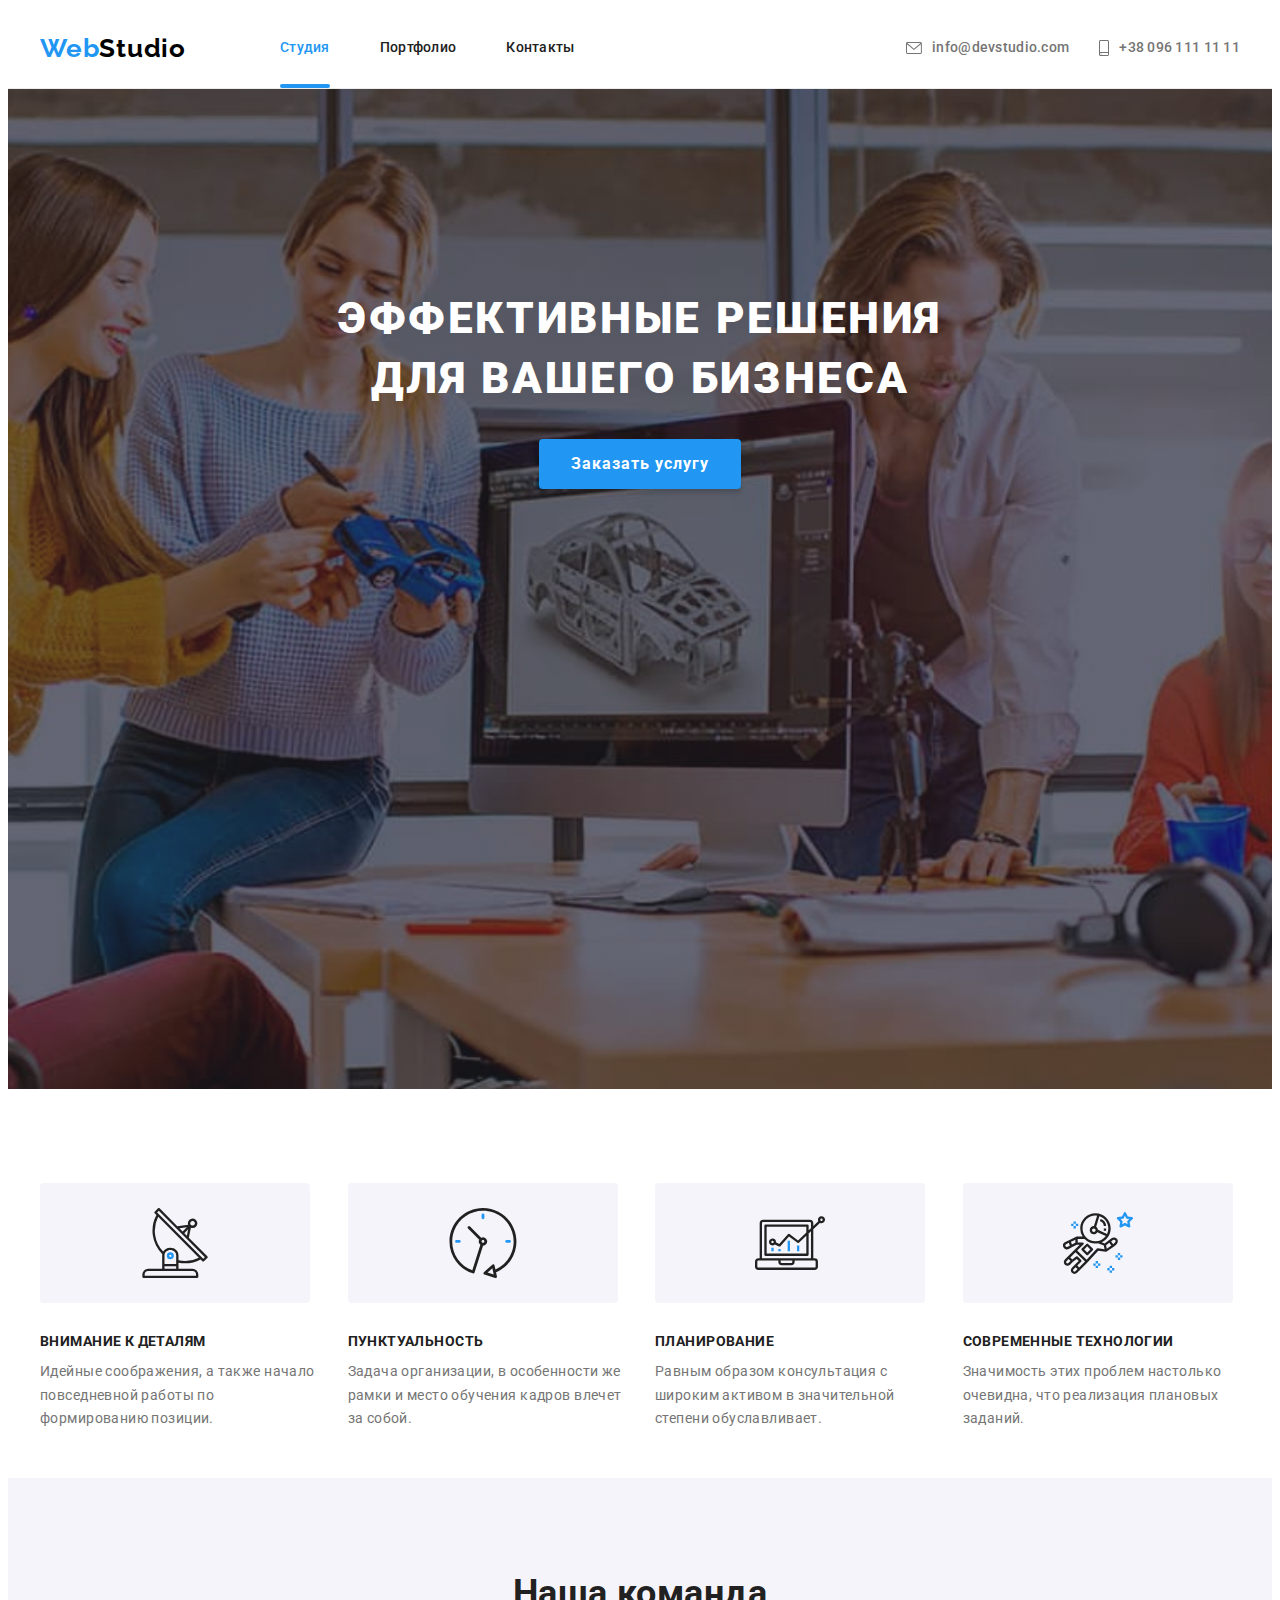
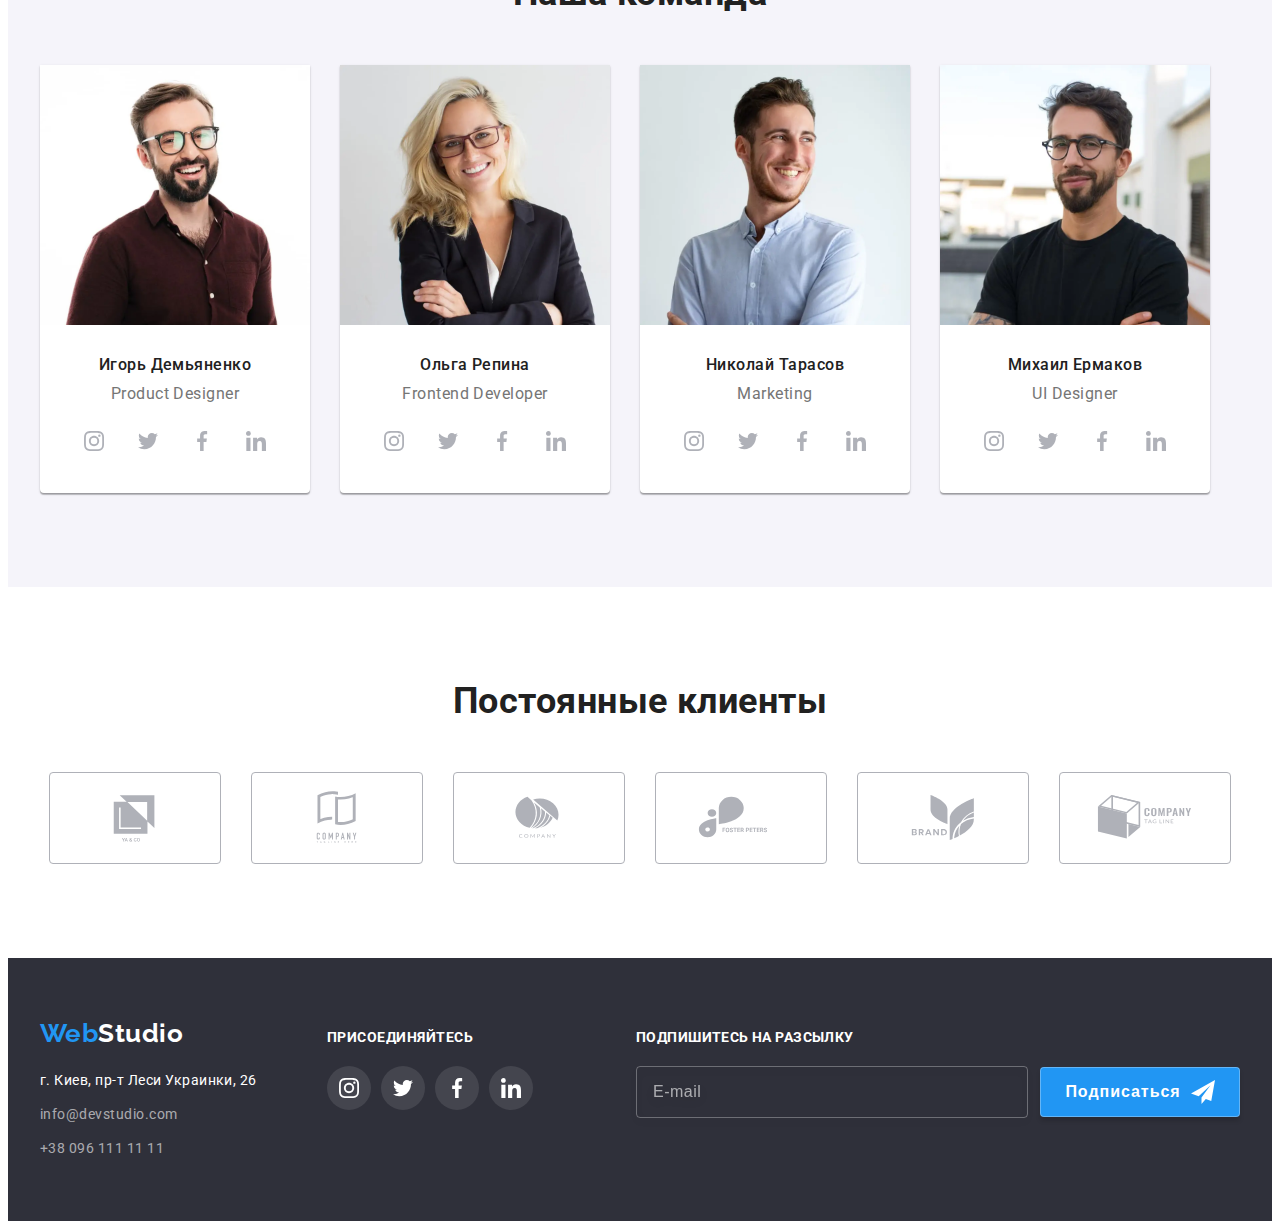
==== commit a0d587bf: "fix contact" ====
--- a/index.html
+++ b/index.html
@@ -63,7 +63,7 @@
             <li class="contacts__item">
               <a href="tel:+380961111111" class="contacts__link no-decor">
                 <svg class="contacts__icon" width="10" height="16">
-                  <use href="./images/icons.svg#smartphone"></use></svg>
+                  <use href="./images/icons.svg#smartphone"></use></svg>+38 096 111 11 11</a>
             </li>
           </ul>
           <ul class="list mobile-modal">
